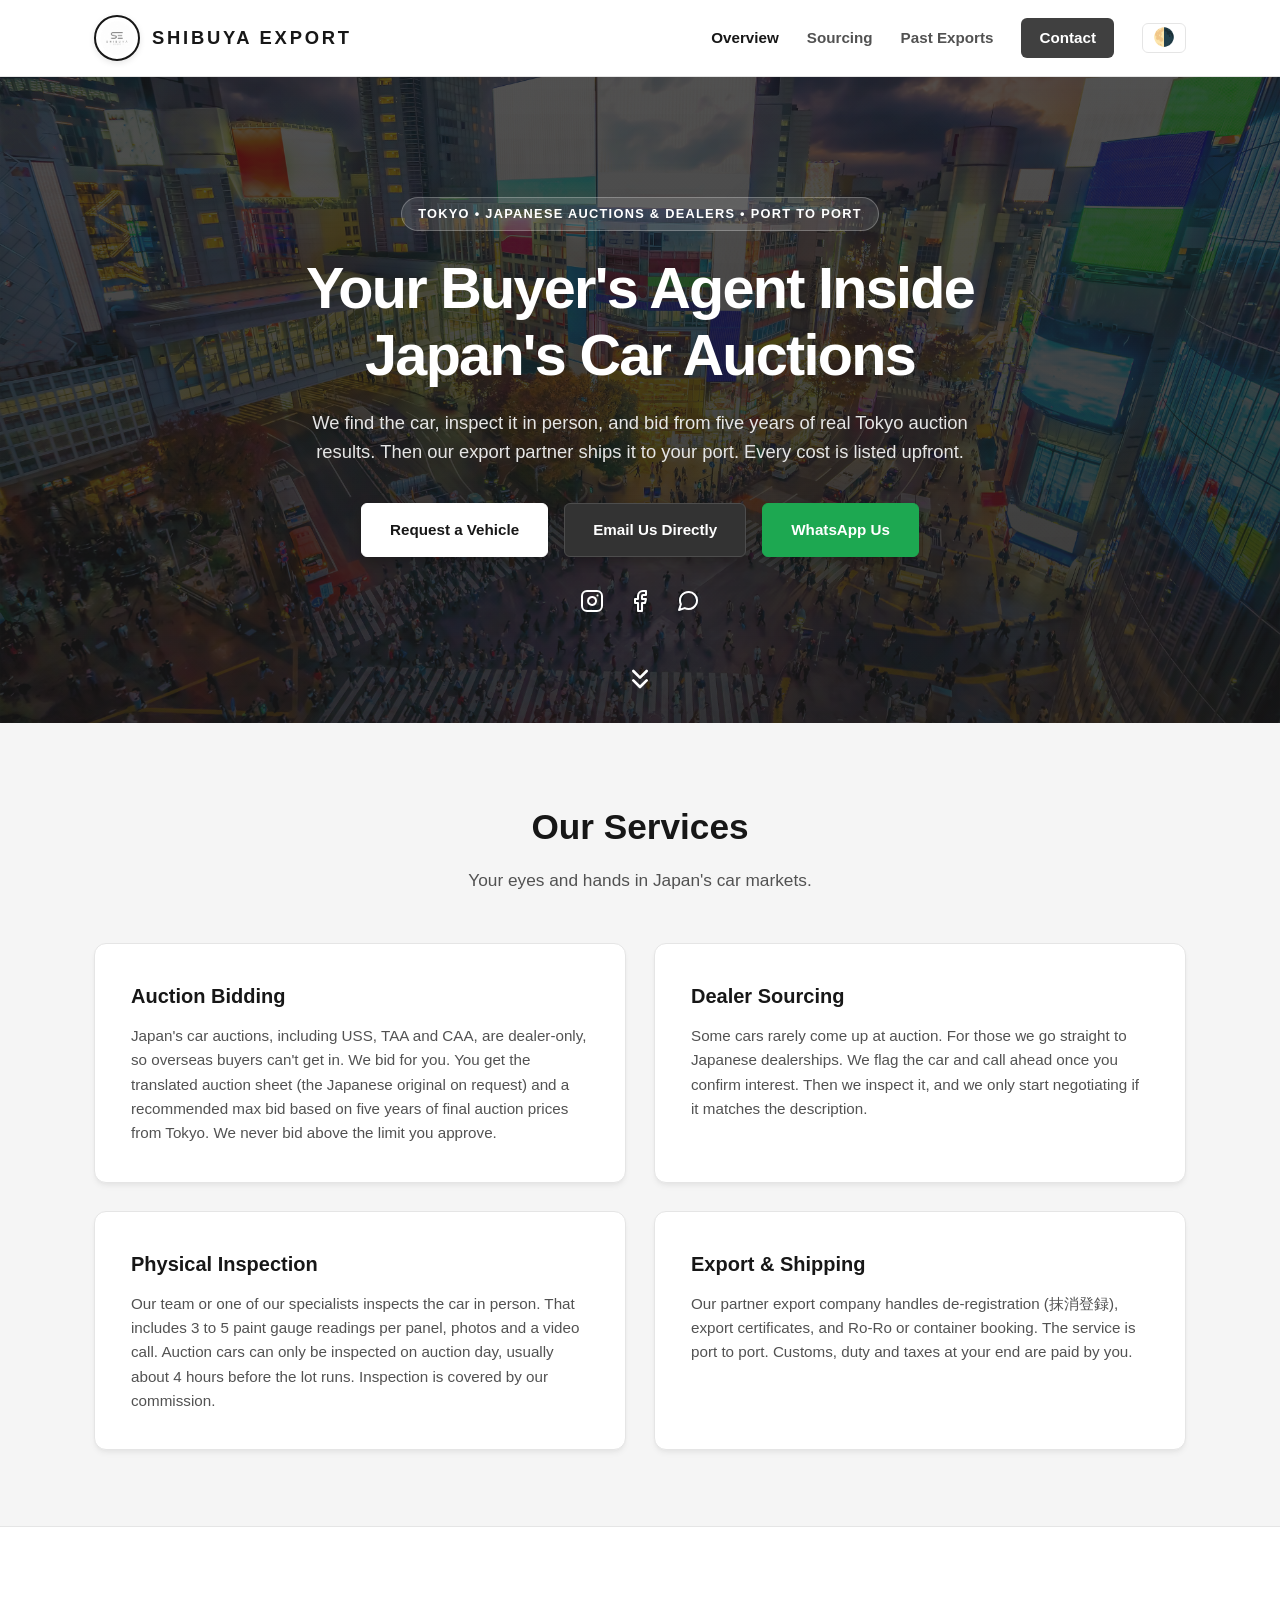
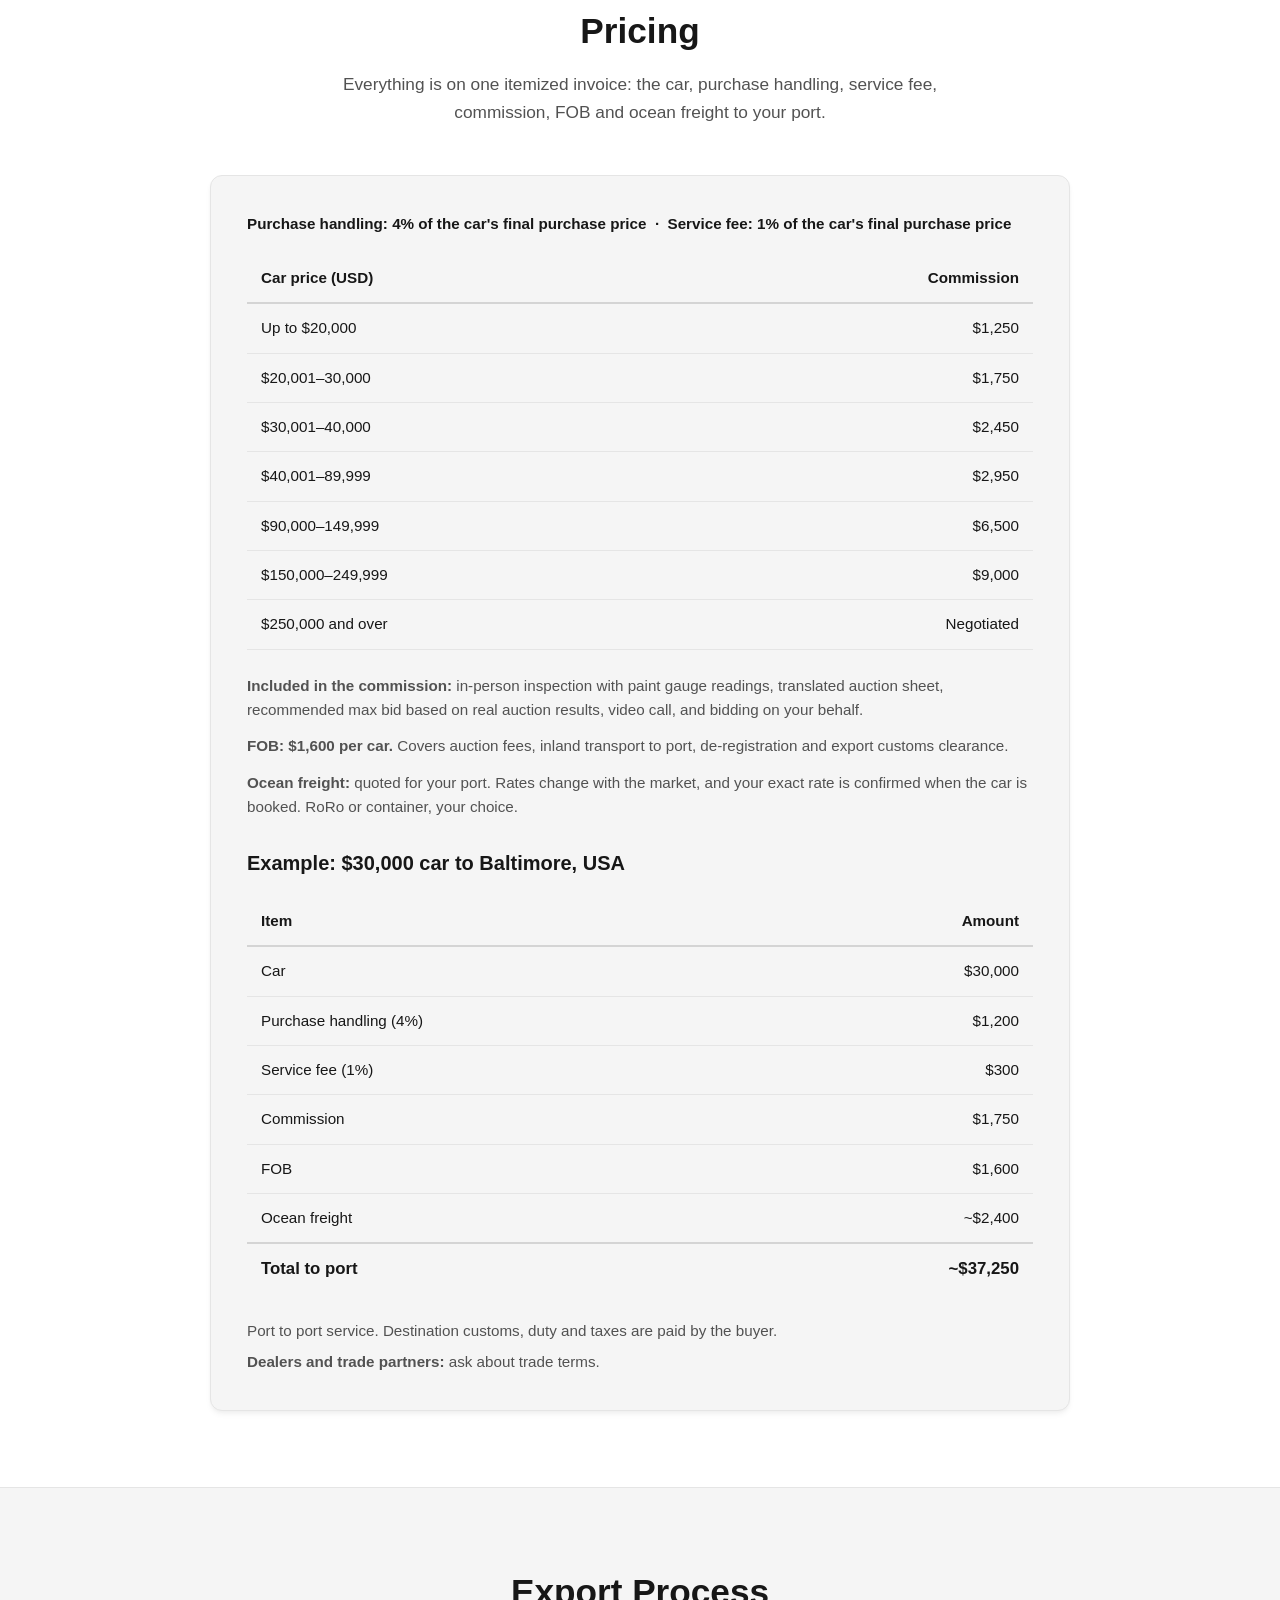
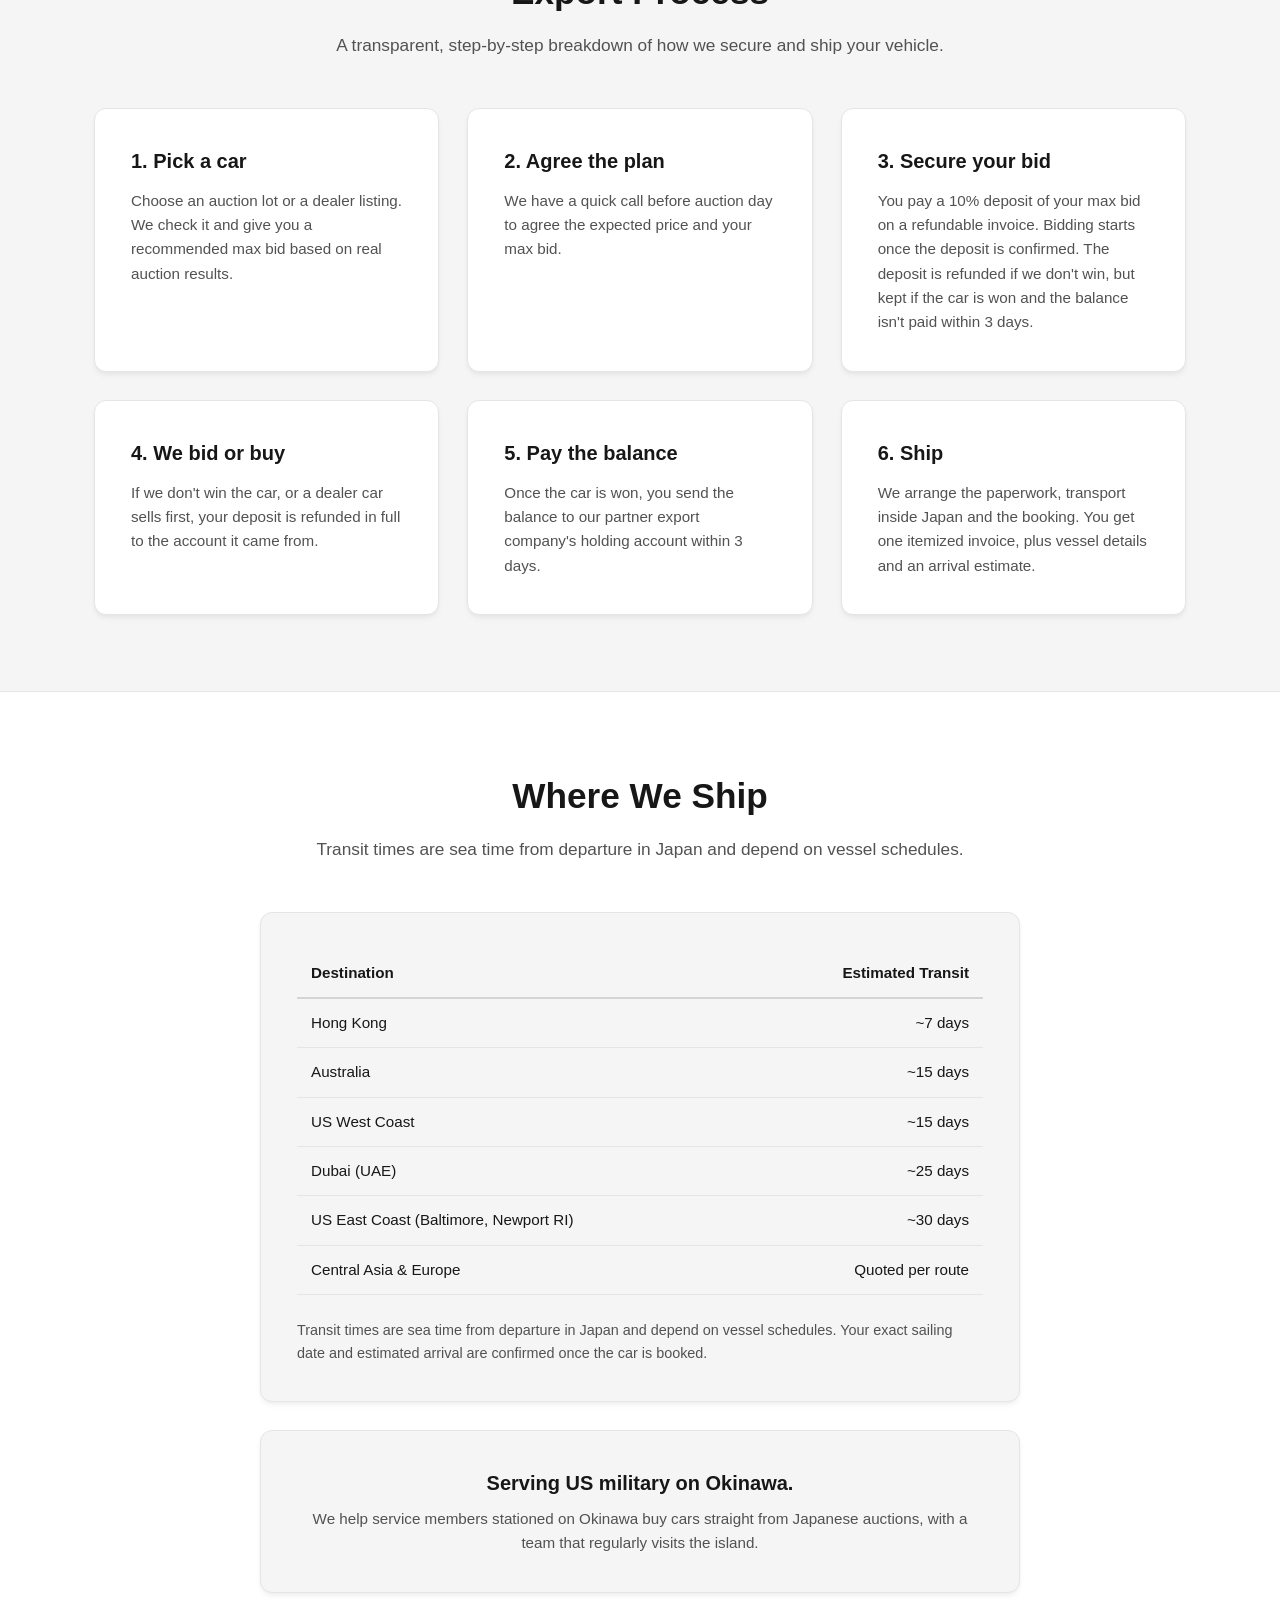
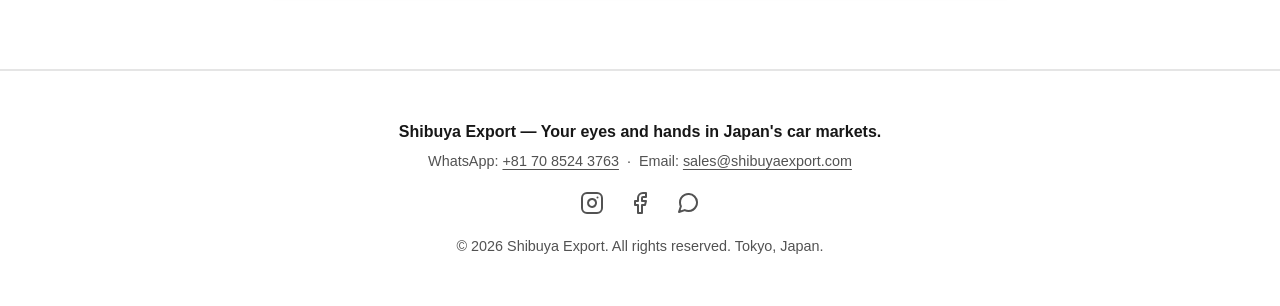
==== index.html @ 20531f6e "Update CSS again and fix past export buttons" ====
<!DOCTYPE html>
<html lang="en">
<head>
    <meta charset="UTF-8">
    <meta name="viewport" content="width=device-width, initial-scale=1.0">
    <title>Shibuya Export | Your Buyer's Agent Inside Japan's Car Auctions</title>
    <link rel="stylesheet" href="style.css">
</head>
<body>

<!-- Splash Screen -->
<div id="splash-screen">
    <img src="logo.png" alt="Shibuya Export Logo" class="splash-logo">
</div>

<header>
    <div class="container nav-wrap">
        <a href="index.html" class="brand">
            <img src="logo.png" alt="Shibuya Export Logo" class="brand-logo">
            Shibuya Export
        </a>
        <nav>
            <ul>
                <li><a href="index.html" class="active">Overview</a></li>
                <li><a href="sourcing.html">Sourcing</a></li>
                <li><a href="past-work.html">Past Exports</a></li>
                <li><a href="contact.html" class="btn-nav">Contact</a></li>
                <li>
                    <button id="theme-toggle" class="theme-btn" aria-label="Toggle Dark Mode">🌗</button>
                </li>
            </ul>
        </nav>
    </div>
</header>

<!-- Fix 1: Hero -->
<section class="hero">
    <div class="container">
        <span class="badge">Tokyo • Japanese Auctions &amp; Dealers • Port to Port</span>
        <h1>Your Buyer's Agent Inside<br>Japan's Car Auctions</h1>
        <p>We find the car, inspect it in person, and bid from five years of real Tokyo auction results. Then our export partner ships it to your port. Every cost is listed upfront.</p>

        <div class="hero-actions">
            <a href="sourcing.html" class="btn btn-primary">Request a Vehicle</a>
            <a href="mailto:sales@shibuyaexport.com" class="btn btn-secondary">Email Us Directly</a>
            <a href="https://wa.me/817085243763" target="_blank" rel="noopener" class="btn btn-secondary">WhatsApp Us</a>
        </div>

        <!-- Hero Social Icons -->
        <div class="social-links">
            <a href="https://www.instagram.com/shibuyaexport/" target="_blank" rel="noopener" aria-label="Instagram">
                <svg viewBox="0 0 24 24" fill="none" stroke="currentColor" stroke-width="2" stroke-linecap="round" stroke-linejoin="round">
                    <rect x="2" y="2" width="20" height="20" rx="5" ry="5"></rect>
                    <path d="M16 11.37A4 4 0 1 1 12.63 8 4 4 0 0 1 16 11.37z"></path>
                    <line x1="17.5" y1="6.5" x2="17.51" y2="6.5"></line>
                </svg>
            </a>
            <a href="https://www.facebook.com/profile.php?id=61593791369070" target="_blank" rel="noopener" aria-label="Facebook">
                <svg viewBox="0 0 24 24" fill="none" stroke="currentColor" stroke-width="2" stroke-linecap="round" stroke-linejoin="round">
                    <path d="M18 2h-3a5 5 0 0 0-5 5v3H7v4h3v8h4v-8h3l1-4h-4V7a1 1 0 0 1 1-1h3z"></path>
                </svg>
            </a>
            <a href="https://wa.me/817085243763" target="_blank" rel="noopener" aria-label="WhatsApp">
                <svg viewBox="0 0 24 24" fill="none" stroke="currentColor" stroke-width="2" stroke-linecap="round" stroke-linejoin="round">
                    <path d="M21 11.5a8.38 8.38 0 0 1-.9 3.8 8.5 8.5 0 0 1-7.6 4.7 8.38 8.38 0 0 1-3.8-.9L3 21l1.9-5.7a8.38 8.38 0 0 1-.9-3.8 8.5 8.5 0 0 1 4.7-7.6 8.38 8.38 0 0 1 3.8-.9h.5a8.48 8.48 0 0 1 8 8v.5z"></path>
                </svg>
            </a>
        </div>
    </div>

    <a href="#services" class="scroll-arrow" aria-label="Scroll to services">
        <svg viewBox="0 0 24 24" fill="none" stroke="currentColor" stroke-width="2" stroke-linecap="round" stroke-linejoin="round">
            <polyline points="7 13 12 18 17 13"></polyline>
            <polyline points="7 6 12 11 17 6"></polyline>
        </svg>
    </a>
</section>

<main id="main-content">

    <!-- Fix 2: Our Services -->
    <section id="services" class="section">
        <div class="container">
            <div class="section-head">
                <h2>Our Services</h2>
                <p>Your eyes and hands in Japan's car markets.</p>
            </div>

            <div class="grid-2">
                <div class="card">
                    <h3>Auction Bidding</h3>
                    <p>Japan's car auctions, including USS, TAA and CAA, are dealer-only, so overseas buyers can't get in. We bid for you. You get the translated auction sheet (the Japanese original on request) and a recommended max bid based on five years of final auction prices from Tokyo. We never bid above the limit you approve.</p>
                </div>
                <div class="card">
                    <h3>Dealer Sourcing</h3>
                    <p>Some cars rarely come up at auction. For those we go straight to Japanese dealerships. We flag the car and call ahead once you confirm interest. Then we inspect it, and we only start negotiating if it matches the description.</p>
                </div>
                <div class="card">
                    <h3>Physical Inspection</h3>
                    <p>Our team or one of our specialists inspects the car in person. That includes 3 to 5 paint gauge readings per panel, photos and a video call. Auction cars can only be inspected on auction day, usually about 4 hours before the lot runs. Inspection is covered by our commission.</p>
                </div>
                <div class="card">
                    <h3>Export &amp; Shipping</h3>
                    <p>Our partner export company handles de-registration (抹消登録), export certificates, and Ro-Ro or container booking. The service is port to port. Customs, duty and taxes at your end are paid by you.</p>
                </div>
            </div>
        </div>
    </section>

    <!-- Fix 4: Pricing -->
    <section id="pricing" class="section section-alt">
        <div class="container">
            <div class="section-head">
                <h2>Pricing</h2>
                <p>Everything is on one itemized invoice: the car, purchase handling, service fee, commission, FOB and ocean freight to your port.</p>
            </div>

            <div class="card" style="max-width: 860px; margin: 0 auto;">
                <p style="color: var(--text-primary); font-weight: 600; margin-bottom: 8px;">
                    Purchase handling: 4% of the car's final purchase price &nbsp;&middot;&nbsp; Service fee: 1% of the car's final purchase price
                </p>

                <table class="data-table">
                    <thead>
                        <tr>
                            <th>Car price (USD)</th>
                            <th class="right">Commission</th>
                        </tr>
                    </thead>
                    <tbody>
                        <tr><td>Up to $20,000</td><td class="right">$1,250</td></tr>
                        <tr><td>$20,001–30,000</td><td class="right">$1,750</td></tr>
                        <tr><td>$30,001–40,000</td><td class="right">$2,450</td></tr>
                        <tr><td>$40,001–89,999</td><td class="right">$2,950</td></tr>
                        <tr><td>$90,000–149,999</td><td class="right">$6,500</td></tr>
                        <tr><td>$150,000–249,999</td><td class="right">$9,000</td></tr>
                        <tr><td>$250,000 and over</td><td class="right">Negotiated</td></tr>
                    </tbody>
                </table>

                <p style="margin-bottom: 12px;"><strong>Included in the commission:</strong> in-person inspection with paint gauge readings, translated auction sheet, recommended max bid based on real auction results, video call, and bidding on your behalf.</p>
                <p style="margin-bottom: 12px;"><strong>FOB: $1,600 per car.</strong> Covers auction fees, inland transport to port, de-registration and export customs clearance.</p>
                <p style="margin-bottom: 28px;"><strong>Ocean freight:</strong> quoted for your port. Rates change with the market, and your exact rate is confirmed when the car is booked. RoRo or container, your choice.</p>

                <h3 style="margin-bottom: 8px;">Example: $30,000 car to Baltimore, USA</h3>
                <table class="data-table">
                    <thead>
                        <tr>
                            <th>Item</th>
                            <th class="right">Amount</th>
                        </tr>
                    </thead>
                    <tbody>
                        <tr><td>Car</td><td class="right">$30,000</td></tr>
                        <tr><td>Purchase handling (4%)</td><td class="right">$1,200</td></tr>
                        <tr><td>Service fee (1%)</td><td class="right">$300</td></tr>
                        <tr><td>Commission</td><td class="right">$1,750</td></tr>
                        <tr><td>FOB</td><td class="right">$1,600</td></tr>
                        <tr><td>Ocean freight</td><td class="right">~$2,400</td></tr>
                        <tr class="total-row"><td>Total to port</td><td class="right">~$37,250</td></tr>
                    </tbody>
                </table>

                <p style="margin-bottom: 6px;">Port to port service. Destination customs, duty and taxes are paid by the buyer.</p>
                <p><strong>Dealers and trade partners:</strong> ask about trade terms.</p>
            </div>
        </div>
    </section>

    <!-- Fix 3: Export Process -->
    <section id="process" class="section">
        <div class="container">
            <div class="section-head">
                <h2>Export Process</h2>
                <p>A transparent, step-by-step breakdown of how we secure and ship your vehicle.</p>
            </div>

            <div class="grid-3">
                <div class="card">
                    <h3>1. Pick a car</h3>
                    <p>Choose an auction lot or a dealer listing. We check it and give you a recommended max bid based on real auction results.</p>
                </div>
                <div class="card">
                    <h3>2. Agree the plan</h3>
                    <p>We have a quick call before auction day to agree the expected price and your max bid.</p>
                </div>
                <div class="card">
                    <h3>3. Secure your bid</h3>
                    <p>You pay a 10% deposit of your max bid on a refundable invoice. Bidding starts once the deposit is confirmed. The deposit is refunded if we don't win, but kept if the car is won and the balance isn't paid within 3 days.</p>
                </div>
                <div class="card">
                    <h3>4. We bid or buy</h3>
                    <p>If we don't win the car, or a dealer car sells first, your deposit is refunded in full to the account it came from.</p>
                </div>
                <div class="card">
                    <h3>5. Pay the balance</h3>
                    <p>Once the car is won, you send the balance to our partner export company's holding account within 3 days.</p>
                </div>
                <div class="card">
                    <h3>6. Ship</h3>
                    <p>We arrange the paperwork, transport inside Japan and the booking. You get one itemized invoice, plus vessel details and an arrival estimate.</p>
                </div>
            </div>
        </div>
    </section>

    <!-- Fix 5 & Fix 6: Where We Ship & US Military Line -->
    <section id="shipping" class="section section-alt">
        <div class="container">
            <div class="section-head">
                <h2>Where We Ship</h2>
                <p>Transit times are sea time from departure in Japan and depend on vessel schedules.</p>
            </div>

            <div class="card" style="max-width: 760px; margin: 0 auto 28px;">
                <table class="data-table" style="margin-top: 0;">
                    <thead>
                        <tr>
                            <th>Destination</th>
                            <th class="right">Estimated Transit</th>
                        </tr>
                    </thead>
                    <tbody>
                        <tr><td>Hong Kong</td><td class="right">~7 days</td></tr>
                        <tr><td>Australia</td><td class="right">~15 days</td></tr>
                        <tr><td>US West Coast</td><td class="right">~15 days</td></tr>
                        <tr><td>Dubai (UAE)</td><td class="right">~25 days</td></tr>
                        <tr><td>US East Coast (Baltimore, Newport RI)</td><td class="right">~30 days</td></tr>
                        <tr><td>Central Asia &amp; Europe</td><td class="right">Quoted per route</td></tr>
                    </tbody>
                </table>
                <p style="font-size: 0.9rem;">Transit times are sea time from departure in Japan and depend on vessel schedules. Your exact sailing date and estimated arrival are confirmed once the car is booked.</p>
            </div>

            <!-- Fix 6: US Military Line -->
            <div class="card" style="max-width: 760px; margin: 0 auto; text-align: center;">
                <h3 style="margin-bottom: 8px;">Serving US military on Okinawa.</h3>
                <p>We help service members stationed on Okinawa buy cars straight from Japanese auctions, with a team that regularly visits the island.</p>
            </div>
        </div>
    </section>

</main>

<!-- Fix 12: Footer -->
<footer>
    <div class="container">
        <p class="footer-brand">Shibuya Export — Your eyes and hands in Japan's car markets.</p>
        <p class="footer-links">
            WhatsApp: <a href="https://wa.me/817085243763" target="_blank" rel="noopener">+81 70 8524 3763</a> &nbsp;&middot;&nbsp;
            Email: <a href="mailto:sales@shibuyaexport.com">sales@shibuyaexport.com</a>
        </p>

        <div class="social-links">
            <a href="https://www.instagram.com/shibuyaexport/" target="_blank" rel="noopener" aria-label="Instagram">
                <svg viewBox="0 0 24 24" fill="none" stroke="currentColor" stroke-width="2" stroke-linecap="round" stroke-linejoin="round">
                    <rect x="2" y="2" width="20" height="20" rx="5" ry="5"></rect>
                    <path d="M16 11.37A4 4 0 1 1 12.63 8 4 4 0 0 1 16 11.37z"></path>
                    <line x1="17.5" y1="6.5" x2="17.51" y2="6.5"></line>
                </svg>
            </a>
            <a href="https://www.facebook.com/profile.php?id=61593791369070" target="_blank" rel="noopener" aria-label="Facebook">
                <svg viewBox="0 0 24 24" fill="none" stroke="currentColor" stroke-width="2" stroke-linecap="round" stroke-linejoin="round">
                    <path d="M18 2h-3a5 5 0 0 0-5 5v3H7v4h3v8h4v-8h3l1-4h-4V7a1 1 0 0 1 1-1h3z"></path>
                </svg>
            </a>
            <a href="https://wa.me/817085243763" target="_blank" rel="noopener" aria-label="WhatsApp">
                <svg viewBox="0 0 24 24" fill="none" stroke="currentColor" stroke-width="2" stroke-linecap="round" stroke-linejoin="round">
                    <path d="M21 11.5a8.38 8.38 0 0 1-.9 3.8 8.5 8.5 0 0 1-7.6 4.7 8.38 8.38 0 0 1-3.8-.9L3 21l1.9-5.7a8.38 8.38 0 0 1-.9-3.8 8.5 8.5 0 0 1 4.7-7.6 8.38 8.38 0 0 1 3.8-.9h.5a8.48 8.48 0 0 1 8 8v.5z"></path>
                </svg>
            </a>
        </div>

        <p>&copy; 2026 Shibuya Export. All rights reserved. Tokyo, Japan.</p>
    </div>
</footer>

<script>
    window.addEventListener('load', () => {
        const splash = document.getElementById('splash-screen');
        if (!sessionStorage.getItem('splashSeen')) {
            setTimeout(() => {
                splash.classList.add('splash-fade');
                sessionStorage.setItem('splashSeen', 'true');
                setTimeout(() => { splash.remove(); }, 800);
            }, 1500);
        } else {
            splash.style.display = 'none';
        }
    });

    const toggleBtn = document.getElementById('theme-toggle');
    const body = document.body;
    if (localStorage.getItem('theme') === 'dark') {
        body.classList.add('dark-mode');
    }
    toggleBtn.addEventListener('click', () => {
        body.classList.toggle('dark-mode');
        localStorage.setItem('theme', body.classList.contains('dark-mode') ? 'dark' : 'light');
    });
</script>

</body>
</html>
---- style.css ----
:root {
    --bg-main: #f5f5f5;         /* Light neutral grey background */
    --bg-card: #ffffff;         /* Pure white cards */
    --border-color: #e5e5e5;    /* Neutral grey borders */
    --border-hover: #d4d4d4;
    --text-primary: #171717;    /* Near-black primary text */
    --text-secondary: #525252;  /* Medium neutral grey text */
    --btn-primary: #404040;     /* Neutral dark grey button */
    --btn-primary-hover: #171717;

    --bg-input: #f5f5f5;
    --bg-input-focus: #ffffff;
    --btn-tab: #ffffff;
    --btn-tab-hover: #f5f5f5;

    --font-sans: 'Inter', -apple-system, BlinkMacSystemFont, "Segoe UI", Roboto, sans-serif;
    --max-w: 1140px;
}

* {
    margin: 0;
    padding: 0;
    box-sizing: border-box;
}

html {
    scroll-behavior: smooth;
}

body {
    font-family: var(--font-sans);
    background-color: var(--bg-main);
    color: var(--text-primary);
    line-height: 1.6;
    -webkit-font-smoothing: antialiased;
}

a {
    color: inherit;
    text-decoration: none;
    transition: opacity 0.2s, color 0.2s;
}

a:hover {
    opacity: 0.85;
}

.container {
    max-width: var(--max-w);
    margin: 0 auto;
    padding: 0 24px;
}

/* =========================================
   Splash Screen Overlay
   ========================================= */
#splash-screen {
    position: fixed;
    top: 0;
    left: 0;
    width: 100%;
    height: 100vh;
    background-color: var(--bg-main);
    display: flex;
    justify-content: center;
    align-items: center;
    z-index: 9999;
    transition: opacity 0.8s ease-in-out, visibility 0.8s ease-in-out;
}

.splash-logo {
    width: 360px;
    height: 360px;
    max-width: 80vw;
    max-height: 80vw;
    object-fit: contain;
    border-radius: 50%;
    background-color: #ffffff;
    border: 6px solid var(--text-primary);
    padding: 24px;
    box-shadow: 0 8px 24px rgba(0, 0, 0, 0.2);
    animation: logoPulse 1.5s ease-in-out infinite alternate;
}

.splash-fade {
    opacity: 0;
    visibility: hidden;
}

@keyframes logoPulse {
    from { transform: scale(0.95); }
    to { transform: scale(1.05); }
}

/* =========================================
   Header & Navigation
   ========================================= */
header {
    position: sticky;
    top: 0;
    z-index: 100;
    background: rgba(255, 255, 255, 0.95);
    backdrop-filter: blur(12px);
    border-bottom: 1px solid var(--border-color);
}

.nav-wrap {
    display: flex;
    justify-content: space-between;
    align-items: center;
    height: 76px;
}

.brand {
    display: flex;
    align-items: center;
    gap: 12px;
    font-weight: 800;
    font-size: 1.15rem;
    letter-spacing: 0.15em;
    text-transform: uppercase;
    color: var(--text-primary);
}

.brand-logo {
    height: 46px;
    width: 46px;
    object-fit: contain;
    border-radius: 50%;
    background-color: #ffffff;
    border: 2px solid var(--text-primary);
    padding: 4px;
    box-shadow: 0 2px 6px rgba(0, 0, 0, 0.1);
}

nav ul {
    display: flex;
    list-style: none;
    gap: 28px;
    align-items: center;
}

nav a {
    font-size: 0.95rem;
    color: var(--text-secondary);
    font-weight: 600;
}

nav a.active, nav a:hover {
    color: var(--text-primary);
}

.btn-nav {
    display: inline-block !important;
    padding: 8px 18px !important;
    background-color: var(--btn-primary) !important;
    color: #ffffff !important;
    border-radius: 6px !important;
    font-weight: 600;
}

.btn-nav:hover,
.btn-nav.active {
    background-color: var(--btn-primary-hover) !important;
    color: #ffffff !important;
}

.theme-btn {
    background: transparent;
    border: 1px solid var(--border-color);
    border-radius: 6px;
    font-size: 1.1rem;
    cursor: pointer;
    padding: 5px 10px;
    line-height: 1;
    color: var(--text-primary);
}

/* =========================================
   Hero Section
   ========================================= */
.hero {
    position: relative;
    padding: 120px 0 110px;
    text-align: center;
    background: linear-gradient(rgba(23, 23, 23, 0.75), rgba(23, 23, 23, 0.85)), url('shibuya.jpeg') center/cover no-repeat;
    color: #ffffff;
}

.hero .badge {
    display: inline-block;
    padding: 6px 16px;
    background: rgba(255, 255, 255, 0.12);
    border: 1px solid rgba(255, 255, 255, 0.25);
    border-radius: 999px;
    font-size: 0.8rem;
    font-weight: 600;
    letter-spacing: 0.1em;
    text-transform: uppercase;
    color: #ffffff;
    margin-bottom: 24px;
}

.hero h1 {
    font-size: clamp(2.2rem, 5vw, 3.6rem);
    font-weight: 800;
    letter-spacing: -0.03em;
    line-height: 1.15;
    margin-bottom: 20px;
    color: #ffffff;
}

.hero p {
    font-size: 1.15rem;
    color: #e5e5e5;
    max-width: 680px;
    margin: 0 auto 36px;
}

.hero-actions {
    display: flex;
    justify-content: center;
    flex-wrap: wrap;
    gap: 16px;
}

/* Bouncing Arrow */
.scroll-arrow {
    position: absolute;
    bottom: 28px;
    left: 50%;
    transform: translateX(-50%);
    color: #ffffff;
    animation: bounce 2s infinite;
    cursor: pointer;
    display: flex;
    justify-content: center;
    align-items: center;
    transition: opacity 0.2s;
}

.scroll-arrow:hover {
    opacity: 0.7;
}

.scroll-arrow svg {
    width: 32px;
    height: 32px;
}

@keyframes bounce {
    0%, 20%, 50%, 80%, 100% { transform: translate(-50%, 0); }
    40% { transform: translate(-50%, -10px); }
    60% { transform: translate(-50%, -5px); }
}

/* =========================================
   Buttons
   ========================================= */
.btn {
    padding: 14px 28px;
    border-radius: 6px;
    font-weight: 600;
    font-size: 0.95rem;
    display: inline-block;
    cursor: pointer;
    border: 1px solid transparent;
    transition: all 0.2s;
    text-align: center;
}

.btn-primary {
    background-color: var(--btn-primary);
    color: #ffffff !important;
}

.btn-primary:hover {
    background-color: var(--btn-primary-hover);
    transform: translateY(-1px);
}

.btn-secondary {
    border: 1px solid var(--border-color);
    color: var(--text-primary);
    background-color: var(--bg-input);
}

.btn-secondary:hover {
    border-color: var(--text-secondary);
    background-color: var(--border-color);
}

/* --- 3 Distinct Solid Hero Buttons --- */
/* 1. Request a Vehicle: Crisp White */
.hero .btn-primary {
    background-color: #ffffff;
    color: #171717 !important;
    border-color: #ffffff;
    box-shadow: 0 4px 12px rgba(0, 0, 0, 0.25);
}

.hero .btn-primary:hover {
    background-color: #e5e5e5;
    border-color: #e5e5e5;
    color: #171717 !important;
    opacity: 1;
}

/* 2. Email Us Directly: Solid Matte Charcoal */
.hero a[href^="mailto:"].btn-secondary {
    background-color: #333333;
    color: #ffffff !important;
    border-color: #4d4d4d;
    box-shadow: 0 4px 12px rgba(0, 0, 0, 0.25);
}

.hero a[href^="mailto:"].btn-secondary:hover {
    background-color: #444444;
    border-color: #666666;
    transform: translateY(-1px);
    opacity: 1;
}

/* 3. WhatsApp Us: Solid Refined Emerald Green */
.hero a[href*="wa.me"].btn-secondary {
    background-color: #1da851;
    color: #ffffff !important;
    border-color: #1da851;
    box-shadow: 0 4px 12px rgba(0, 0, 0, 0.25);
}

.hero a[href*="wa.me"].btn-secondary:hover {
    background-color: #168a41;
    border-color: #168a41;
    transform: translateY(-1px);
    opacity: 1;
}

/* =========================================
   Sections, Grids & Cards
   ========================================= */
.section {
    padding: 76px 0;
    background-color: var(--bg-main);
}

.section-alt {
    background-color: var(--bg-card);
    border-top: 1px solid var(--border-color);
    border-bottom: 1px solid var(--border-color);
}

.section-head {
    text-align: center;
    margin-bottom: 48px;
}

.section-head h2 {
    font-size: 2.2rem;
    font-weight: 800;
    margin-bottom: 12px;
    color: var(--text-primary);
}

.section-head p {
    color: var(--text-secondary);
    font-size: 1.08rem;
    max-width: 680px;
    margin: 0 auto;
}

.grid-2 {
    display: grid;
    grid-template-columns: repeat(2, 1fr);
    gap: 28px;
}

.grid-3 {
    display: grid;
    grid-template-columns: repeat(3, 1fr);
    gap: 28px;
}

.card {
    background-color: var(--bg-card);
    border: 1px solid var(--border-color);
    border-radius: 12px;
    padding: 36px;
    box-shadow: 0 4px 6px -1px rgba(0, 0, 0, 0.05), 0 2px 4px -1px rgba(0, 0, 0, 0.03);
    color: var(--text-primary);
}

.section-alt .card {
    background-color: var(--bg-main);
}

.card h3 {
    font-size: 1.25rem;
    margin-bottom: 12px;
    color: var(--text-primary);
}

.card p {
    color: var(--text-secondary);
    font-size: 0.95rem;
}

/* =========================================
   Tables (Pricing & Shipping)
   ========================================= */
.data-table {
    width: 100%;
    border-collapse: collapse;
    margin: 18px 0 24px;
    font-size: 0.95rem;
}

.data-table th,
.data-table td {
    padding: 12px 14px;
    text-align: left;
    border-bottom: 1px solid var(--border-color);
    color: var(--text-primary);
}

.data-table th {
    font-weight: 700;
    border-bottom: 2px solid var(--border-hover);
    color: var(--text-primary);
}

.data-table td.right,
.data-table th.right {
    text-align: right;
}

.data-table tr.total-row td {
    font-weight: 800;
    font-size: 1.05rem;
    border-top: 2px solid var(--border-hover);
    border-bottom: none;
}

/* =========================================
   Dealer & Past Export Cards
   ========================================= */
.work-card {
    background-color: var(--bg-card);
    border: 1px solid var(--border-color);
    border-radius: 12px;
    overflow: hidden;
    box-shadow: 0 4px 6px -1px rgba(0, 0, 0, 0.05);
    display: flex;
    flex-direction: column;
}

.work-img {
    width: 100%;
    height: 220px;
    object-fit: cover;
    background-color: var(--bg-input);
    border-bottom: 1px solid var(--border-color);
    display: flex;
    align-items: center;
    justify-content: center;
    color: var(--text-secondary);
    font-size: 0.9rem;
    font-weight: 500;
}

.work-content {
    padding: 24px;
    display: flex;
    flex-direction: column;
    flex-grow: 1;
}

.work-tag {
    font-size: 0.75rem;
    text-transform: uppercase;
    color: var(--text-secondary);
    font-weight: 700;
    letter-spacing: 0.08em;
}

.work-content h3 {
    margin: 8px 0;
    font-size: 1.15rem;
    color: var(--text-primary);
}

.work-price {
    font-weight: 700;
    color: var(--text-primary);
    margin-bottom: 8px;
    font-size: 1.05rem;
}

.work-desc {
    color: var(--text-secondary);
    font-size: 0.92rem;
    margin-bottom: 20px;
    flex-grow: 1;
}

.work-actions {
    display: flex;
    flex-direction: column;
    gap: 8px;
}

/* =========================================
   Sourcing Tabs
   ========================================= */
.tab-nav {
    display: flex;
    justify-content: center;
    gap: 16px;
    margin-bottom: 40px;
}

.tab-btn {
    padding: 12px 28px;
    border: 1px solid var(--border-color);
    background-color: var(--btn-tab);
    color: var(--text-secondary);
    border-radius: 8px;
    font-weight: 600;
    font-size: 1rem;
    cursor: pointer;
    transition: all 0.2s;
}

.tab-btn:hover {
    background-color: var(--btn-tab-hover);
    color: var(--text-primary);
}

.tab-btn.active {
    background-color: var(--btn-primary);
    color: #ffffff;
    border-color: var(--btn-primary);
}

.tab-content {
    display: none;
    animation: fadeIn 0.25s ease-in-out;
}

.tab-content.active {
    display: block;
}

@keyframes fadeIn {
    from { opacity: 0; transform: translateY(4px); }
    to { opacity: 1; transform: translateY(0); }
}

/* =========================================
   Forms & Inputs
   ========================================= */
.contact-grid {
    display: grid;
    grid-template-columns: 1.2fr 0.8fr;
    gap: 40px;
    align-items: start;
}

.form-grid {
    display: grid;
    grid-template-columns: 1fr 1fr;
    gap: 16px;
}

.form-group {
    display: flex;
    flex-direction: column;
    gap: 6px;
    margin-bottom: 16px;
}

.form-group.full {
    grid-column: span 2;
}

.form-group label {
    font-size: 0.85rem;
    color: var(--text-secondary);
    font-weight: 600;
}

.field-disclaimer {
    color: var(--text-secondary);
    font-size: 0.78rem;
    line-height: 1.4;
    margin-top: 4px;
}

input, select, textarea {
    width: 100%;
    padding: 13px 15px;
    background-color: var(--bg-input);
    border: 1px solid var(--border-color);
    border-radius: 8px;
    color: var(--text-primary);
    font-family: inherit;
    font-size: 0.95rem;
    transition: border-color 0.2s, background-color 0.2s;
}

input:focus, select:focus, textarea:focus {
    outline: none;
    border-color: var(--text-secondary);
    background-color: var(--bg-input-focus);
}

.info-list {
    display: flex;
    flex-direction: column;
    gap: 18px;
}

.info-label {
    font-size: 0.8rem;
    font-weight: 700;
    color: var(--text-secondary);
    text-transform: uppercase;
    letter-spacing: 0.05em;
    margin-bottom: 2px;
}

.info-val {
    font-size: 1.02rem;
    color: var(--text-primary);
    font-weight: 500;
}

/* =========================================
   Social Icons & Footer
   ========================================= */
.social-links {
    display: flex;
    justify-content: center;
    gap: 24px;
    margin-top: 32px;
}

.social-links a {
    color: #ffffff;
    transition: opacity 0.2s, transform 0.2s;
    display: flex;
    align-items: center;
    justify-content: center;
}

.social-links a:hover {
    opacity: 0.75;
    transform: translateY(-2px);
}

.social-links svg {
    width: 24px;
    height: 24px;
}

footer {
    border-top: 1px solid var(--border-color);
    padding: 48px 0;
    font-size: 0.9rem;
    color: var(--text-secondary);
    text-align: center;
    background-color: var(--bg-card);
}

footer .footer-brand {
    color: var(--text-primary);
    font-weight: 700;
    font-size: 1rem;
    margin-bottom: 6px;
}

footer .footer-links {
    margin-bottom: 18px;
}

footer .footer-links a {
    text-decoration: underline;
    text-underline-offset: 3px;
}

footer .social-links {
    margin-top: 16px;
    margin-bottom: 20px;
}

footer .social-links a {
    color: var(--text-secondary);
}

footer .social-links a:hover {
    color: var(--text-primary);
}

/* =========================================
   Dark Mode Override (True Grey/Black)
   ========================================= */
body.dark-mode {
    --bg-main: #121212;
    --bg-card: #1e1e1e;
    --border-color: #333333;
    --border-hover: #444444;
    --text-primary: #e8eaed;
    --text-secondary: #9aa0a6;
    --btn-primary: #333333;
    --btn-primary-hover: #4d4d4d;

    --bg-input: #262626;
    --bg-input-focus: #121212;
    --btn-tab: #1e1e1e;
    --btn-tab-hover: #2b2b2b;
}

body.dark-mode header {
    background: rgba(18, 18, 18, 0.95);
}

body.dark-mode .brand-logo,
body.dark-mode .splash-logo {
    background-color: #ffffff;
    border-color: var(--border-color);
    filter: none;
}

/* =========================================
   Mobile Responsiveness
   ========================================= */
@media (max-width: 768px) {
    .nav-wrap {
        flex-direction: column;
        height: auto;
        padding: 12px 16px;
        gap: 10px;
    }

    .brand {
        font-size: 1.05rem;
    }

    .brand-logo {
        height: 40px;
        width: 40px;
    }

    nav {
        width: 100%;
        padding-top: 8px;
        border-top: 1px solid var(--border-color);
    }

    nav ul {
        width: 100%;
        flex-wrap: wrap;
        justify-content: center;
        gap: 12px;
    }

    nav a {
        font-size: 0.9rem;
        padding: 6px 10px;
    }

    .hero {
        padding: 48px 0 96px;
    }

    .hero h1 {
        font-size: 2rem;
        margin-bottom: 12px;
    }

    .hero p {
        font-size: 1rem;
        margin-bottom: 24px;
    }

    .hero-actions {
        flex-direction: column;
        width: 100%;
        padding: 0 16px;
        gap: 12px;
    }

    .btn {
        width: 100%;
    }

    .hero .social-links {
        margin-top: 24px;
        margin-bottom: 10px;
    }

    .scroll-arrow {
        bottom: 18px;
    }

    .grid-2,
    .grid-3,
    .contact-grid,
    .form-grid {
        grid-template-columns: 1fr;
        gap: 20px;
    }

    .form-group.full {
        grid-column: span 1;
    }

    .section {
        padding: 48px 0;
    }

    .card {
        padding: 24px;
    }

    .tab-nav {
        flex-direction: column;
        padding: 0 16px;
    }

    .tab-btn {
        width: 100%;
    }
}
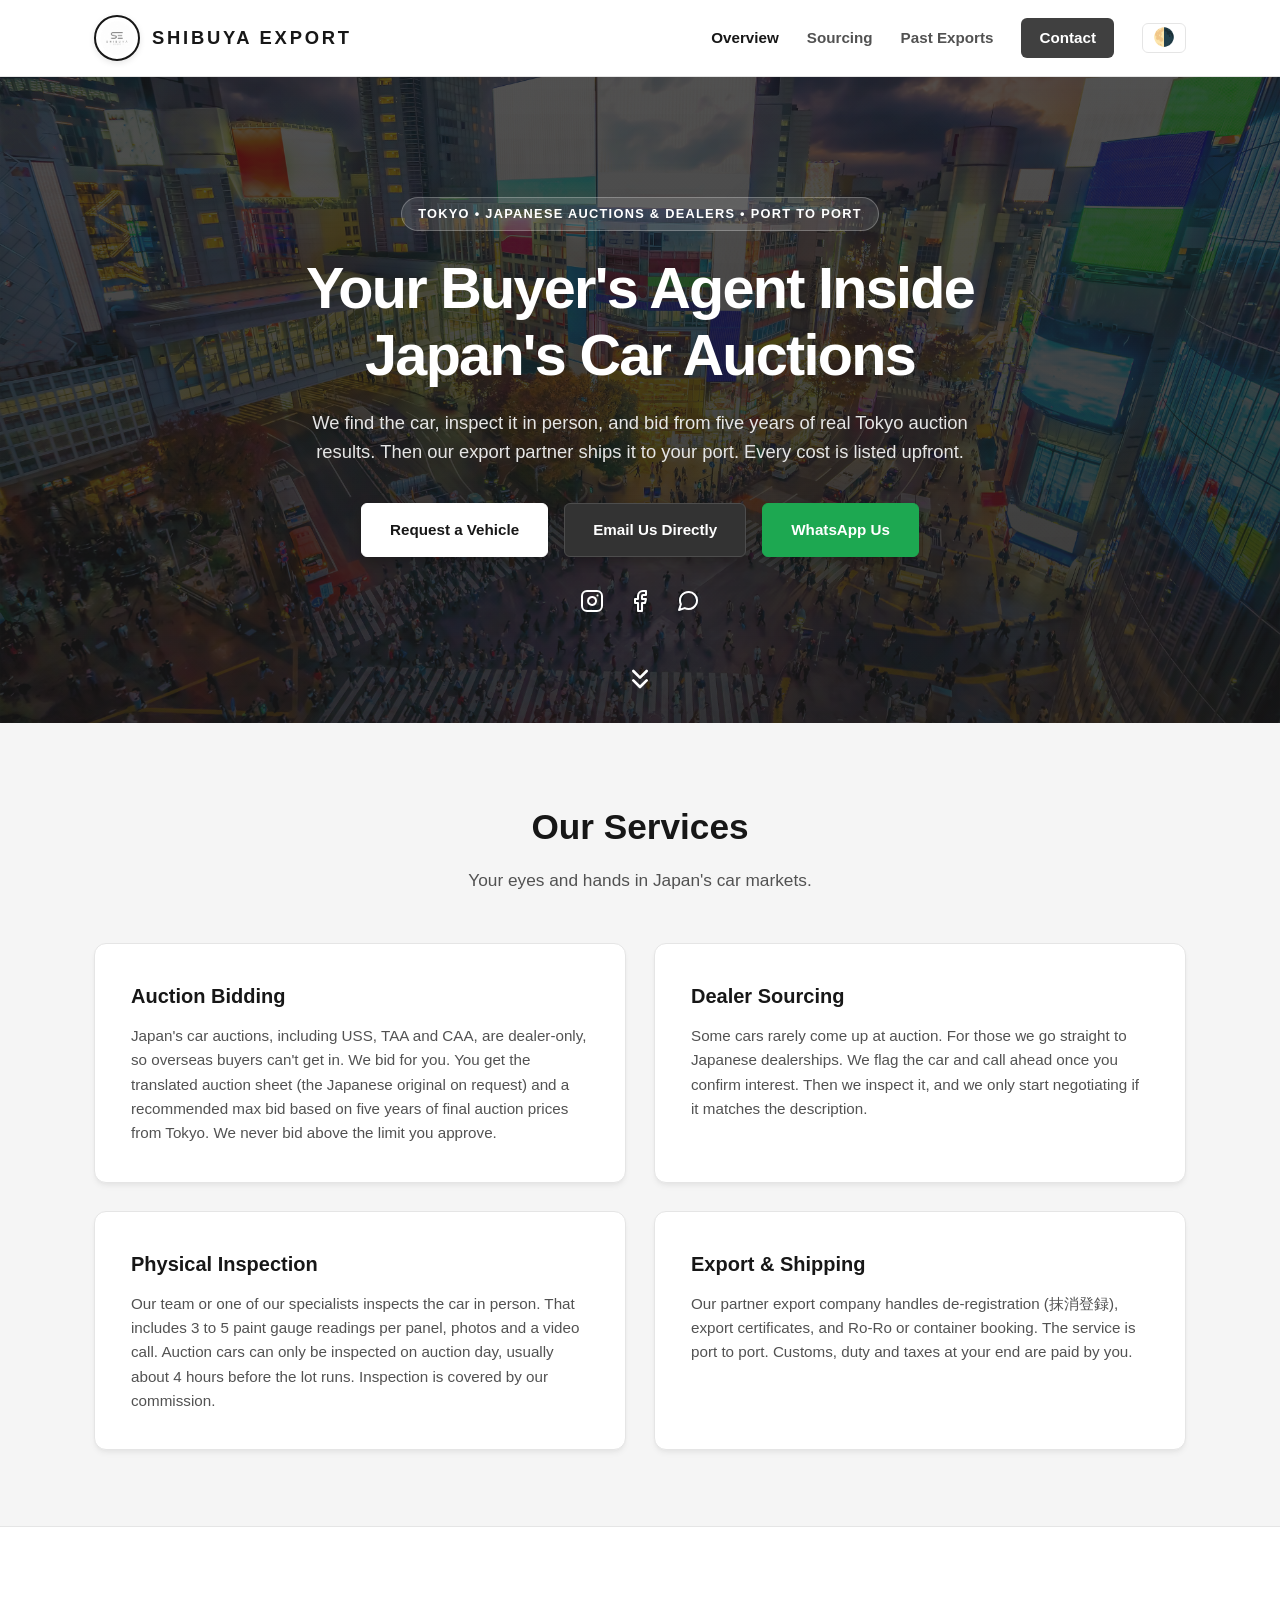
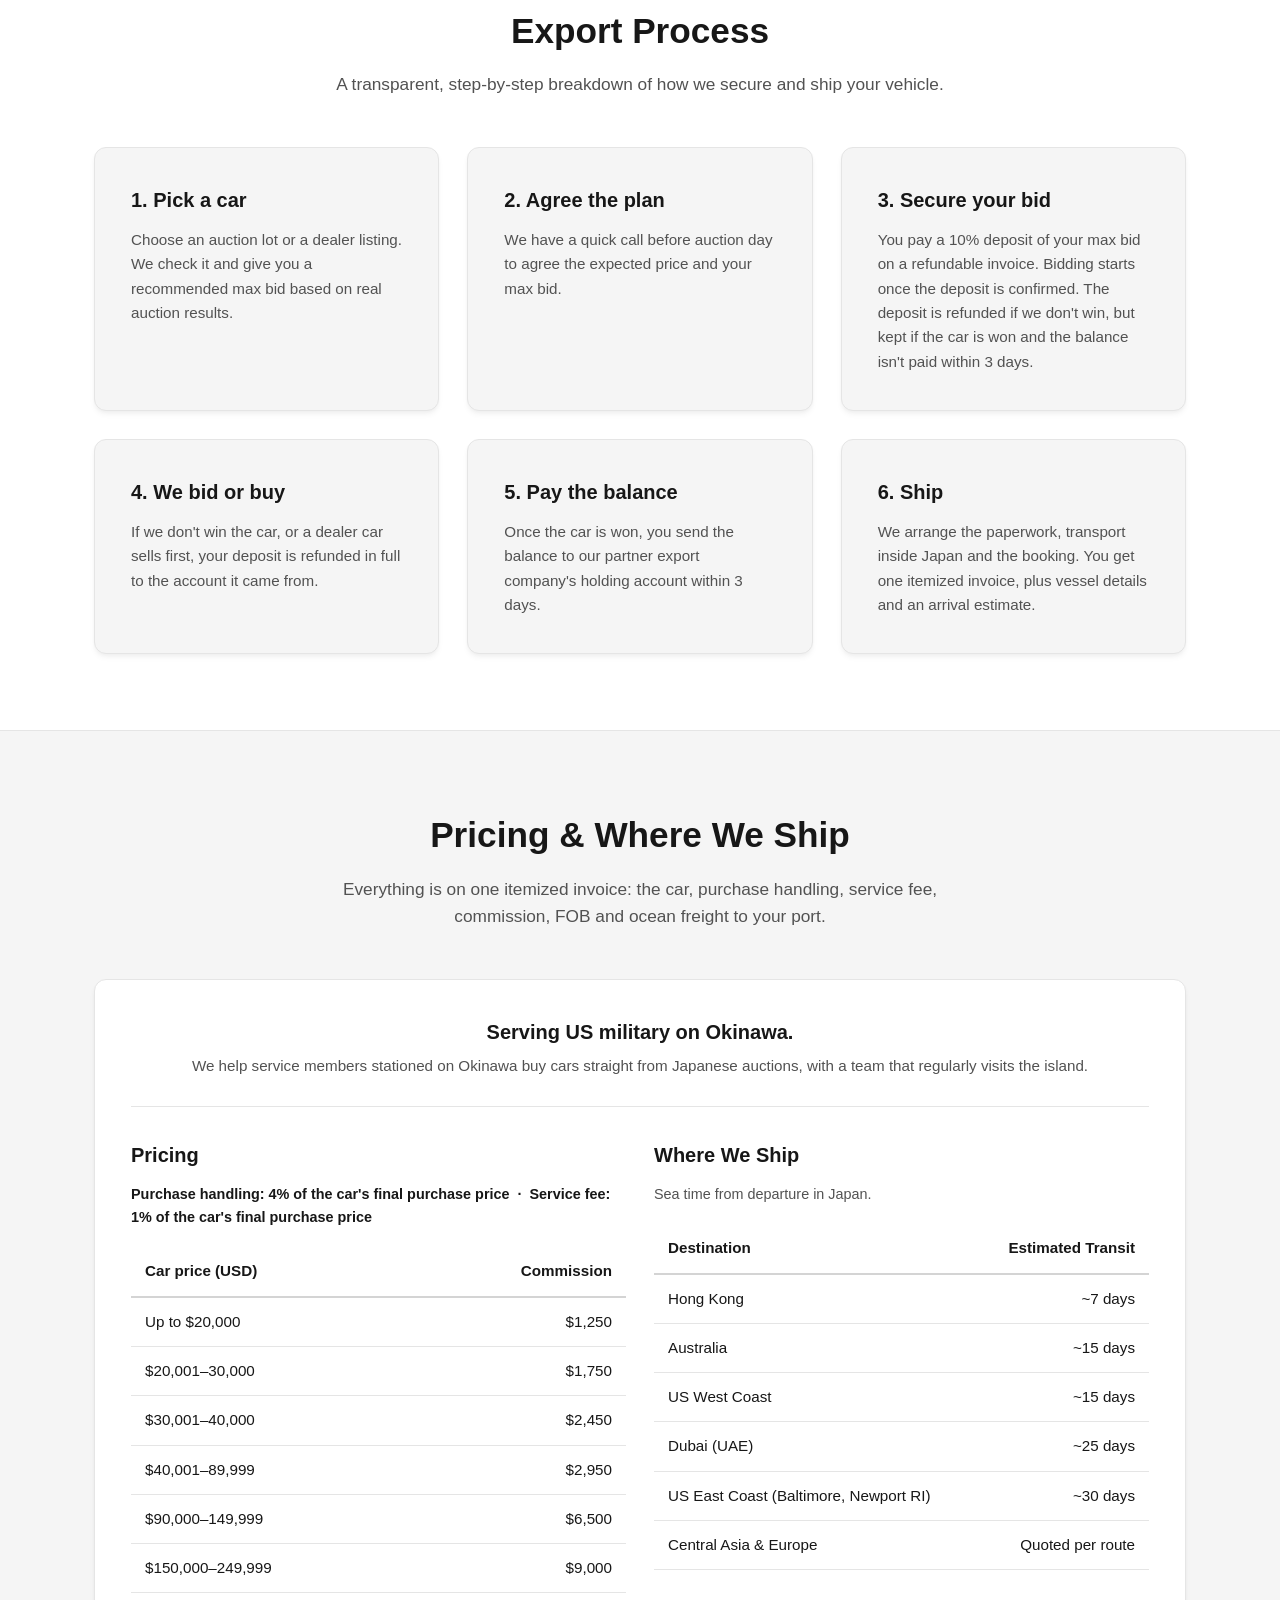
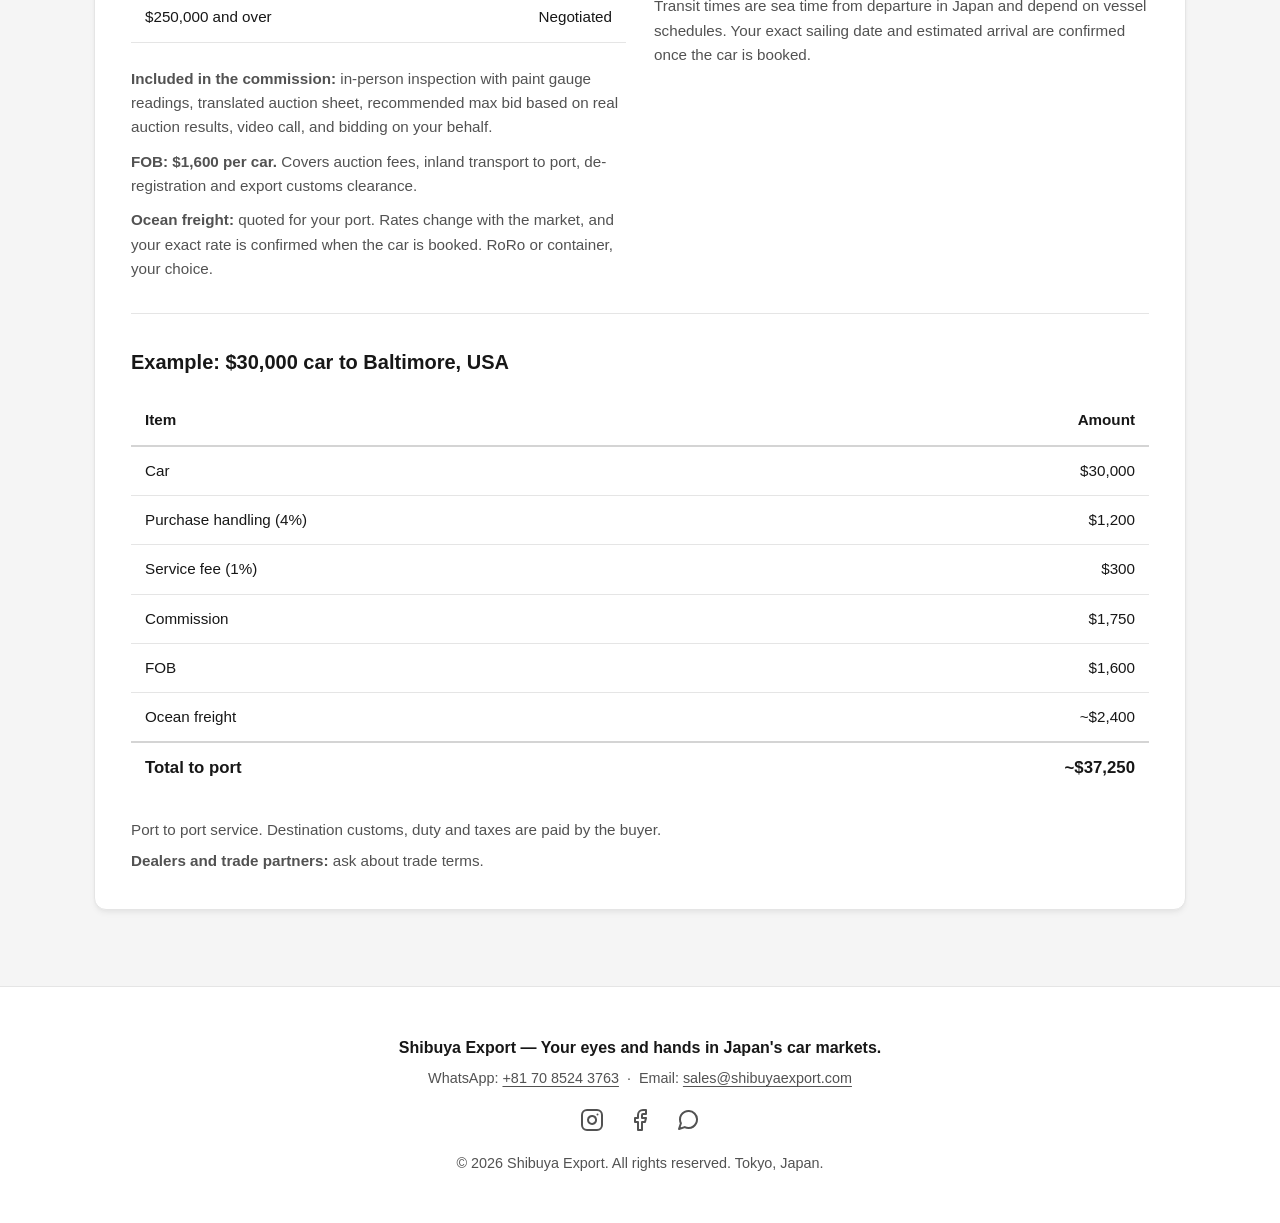
==== commit c7f713f0: "Change index" ====
--- a/index.html
+++ b/index.html
@@ -107,68 +107,8 @@
         </div>
     </section>
 
-    <!-- Fix 4: Pricing -->
-    <section id="pricing" class="section section-alt">
-        <div class="container">
-            <div class="section-head">
-                <h2>Pricing</h2>
-                <p>Everything is on one itemized invoice: the car, purchase handling, service fee, commission, FOB and ocean freight to your port.</p>
-            </div>
-
-            <div class="card" style="max-width: 860px; margin: 0 auto;">
-                <p style="color: var(--text-primary); font-weight: 600; margin-bottom: 8px;">
-                    Purchase handling: 4% of the car's final purchase price &nbsp;&middot;&nbsp; Service fee: 1% of the car's final purchase price
-                </p>
-
-                <table class="data-table">
-                    <thead>
-                        <tr>
-                            <th>Car price (USD)</th>
-                            <th class="right">Commission</th>
-                        </tr>
-                    </thead>
-                    <tbody>
-                        <tr><td>Up to $20,000</td><td class="right">$1,250</td></tr>
-                        <tr><td>$20,001–30,000</td><td class="right">$1,750</td></tr>
-                        <tr><td>$30,001–40,000</td><td class="right">$2,450</td></tr>
-                        <tr><td>$40,001–89,999</td><td class="right">$2,950</td></tr>
-                        <tr><td>$90,000–149,999</td><td class="right">$6,500</td></tr>
-                        <tr><td>$150,000–249,999</td><td class="right">$9,000</td></tr>
-                        <tr><td>$250,000 and over</td><td class="right">Negotiated</td></tr>
-                    </tbody>
-                </table>
-
-                <p style="margin-bottom: 12px;"><strong>Included in the commission:</strong> in-person inspection with paint gauge readings, translated auction sheet, recommended max bid based on real auction results, video call, and bidding on your behalf.</p>
-                <p style="margin-bottom: 12px;"><strong>FOB: $1,600 per car.</strong> Covers auction fees, inland transport to port, de-registration and export customs clearance.</p>
-                <p style="margin-bottom: 28px;"><strong>Ocean freight:</strong> quoted for your port. Rates change with the market, and your exact rate is confirmed when the car is booked. RoRo or container, your choice.</p>
-
-                <h3 style="margin-bottom: 8px;">Example: $30,000 car to Baltimore, USA</h3>
-                <table class="data-table">
-                    <thead>
-                        <tr>
-                            <th>Item</th>
-                            <th class="right">Amount</th>
-                        </tr>
-                    </thead>
-                    <tbody>
-                        <tr><td>Car</td><td class="right">$30,000</td></tr>
-                        <tr><td>Purchase handling (4%)</td><td class="right">$1,200</td></tr>
-                        <tr><td>Service fee (1%)</td><td class="right">$300</td></tr>
-                        <tr><td>Commission</td><td class="right">$1,750</td></tr>
-                        <tr><td>FOB</td><td class="right">$1,600</td></tr>
-                        <tr><td>Ocean freight</td><td class="right">~$2,400</td></tr>
-                        <tr class="total-row"><td>Total to port</td><td class="right">~$37,250</td></tr>
-                    </tbody>
-                </table>
-
-                <p style="margin-bottom: 6px;">Port to port service. Destination customs, duty and taxes are paid by the buyer.</p>
-                <p><strong>Dealers and trade partners:</strong> ask about trade terms.</p>
-            </div>
-        </div>
-    </section>
-
     <!-- Fix 3: Export Process -->
-    <section id="process" class="section">
+    <section id="process" class="section section-alt">
         <div class="container">
             <div class="section-head">
                 <h2>Export Process</h2>
@@ -204,38 +144,107 @@
         </div>
     </section>
 
-    <!-- Fix 5 & Fix 6: Where We Ship & US Military Line -->
-    <section id="shipping" class="section section-alt">
+    <!-- Fix 4, 5 & 6: Unified Card (Okinawa Top -> Pricing | Ship Times -> Example Bottom) -->
+    <section id="pricing" class="section">
         <div class="container">
             <div class="section-head">
-                <h2>Where We Ship</h2>
-                <p>Transit times are sea time from departure in Japan and depend on vessel schedules.</p>
-            </div>
-
-            <div class="card" style="max-width: 760px; margin: 0 auto 28px;">
-                <table class="data-table" style="margin-top: 0;">
-                    <thead>
-                        <tr>
-                            <th>Destination</th>
-                            <th class="right">Estimated Transit</th>
-                        </tr>
-                    </thead>
-                    <tbody>
-                        <tr><td>Hong Kong</td><td class="right">~7 days</td></tr>
-                        <tr><td>Australia</td><td class="right">~15 days</td></tr>
-                        <tr><td>US West Coast</td><td class="right">~15 days</td></tr>
-                        <tr><td>Dubai (UAE)</td><td class="right">~25 days</td></tr>
-                        <tr><td>US East Coast (Baltimore, Newport RI)</td><td class="right">~30 days</td></tr>
-                        <tr><td>Central Asia &amp; Europe</td><td class="right">Quoted per route</td></tr>
-                    </tbody>
-                </table>
-                <p style="font-size: 0.9rem;">Transit times are sea time from departure in Japan and depend on vessel schedules. Your exact sailing date and estimated arrival are confirmed once the car is booked.</p>
-            </div>
-
-            <!-- Fix 6: US Military Line -->
-            <div class="card" style="max-width: 760px; margin: 0 auto; text-align: center;">
-                <h3 style="margin-bottom: 8px;">Serving US military on Okinawa.</h3>
-                <p>We help service members stationed on Okinawa buy cars straight from Japanese auctions, with a team that regularly visits the island.</p>
+                <h2>Pricing &amp; Where We Ship</h2>
+                <p>Everything is on one itemized invoice: the car, purchase handling, service fee, commission, FOB and ocean freight to your port.</p>
+            </div>
+
+            <div class="card">
+                <!-- Row 1: Okinawa Banner (Full Width Top) -->
+                <div style="padding-bottom: 28px; margin-bottom: 32px; border-bottom: 1px solid var(--border-color); text-align: center;">
+                    <h3 style="margin-bottom: 6px;">Serving US military on Okinawa.</h3>
+                    <p>We help service members stationed on Okinawa buy cars straight from Japanese auctions, with a team that regularly visits the island.</p>
+                </div>
+
+                <!-- Row 2: Pricing (Left) & Ship Times (Right) -->
+                <div class="grid-2" style="align-items: start; margin-bottom: 32px; padding-bottom: 32px; border-bottom: 1px solid var(--border-color);">
+                    
+                    <!-- Left Column: Pricing Table -->
+                    <div>
+                        <h3>Pricing</h3>
+                        <p style="color: var(--text-primary); font-weight: 600; margin-bottom: 12px; font-size: 0.9rem;">
+                            Purchase handling: 4% of the car's final purchase price &nbsp;&middot;&nbsp; Service fee: 1% of the car's final purchase price
+                        </p>
+
+                        <table class="data-table">
+                            <thead>
+                                <tr>
+                                    <th>Car price (USD)</th>
+                                    <th class="right">Commission</th>
+                                </tr>
+                            </thead>
+                            <tbody>
+                                <tr><td>Up to $20,000</td><td class="right">$1,250</td></tr>
+                                <tr><td>$20,001–30,000</td><td class="right">$1,750</td></tr>
+                                <tr><td>$30,001–40,000</td><td class="right">$2,450</td></tr>
+                                <tr><td>$40,001–89,999</td><td class="right">$2,950</td></tr>
+                                <tr><td>$90,000–149,999</td><td class="right">$6,500</td></tr>
+                                <tr><td>$150,000–249,999</td><td class="right">$9,000</td></tr>
+                                <tr><td>$250,000 and over</td><td class="right">Negotiated</td></tr>
+                            </tbody>
+                        </table>
+
+                        <p style="margin-bottom: 10px;"><strong>Included in the commission:</strong> in-person inspection with paint gauge readings, translated auction sheet, recommended max bid based on real auction results, video call, and bidding on your behalf.</p>
+                        <p style="margin-bottom: 10px;"><strong>FOB: $1,600 per car.</strong> Covers auction fees, inland transport to port, de-registration and export customs clearance.</p>
+                        <p><strong>Ocean freight:</strong> quoted for your port. Rates change with the market, and your exact rate is confirmed when the car is booked. RoRo or container, your choice.</p>
+                    </div>
+
+                    <!-- Right Column: Ship Times Table -->
+                    <div>
+                        <h3>Where We Ship</h3>
+                        <p style="margin-bottom: 12px; font-size: 0.9rem;">
+                            Sea time from departure in Japan.
+                        </p>
+
+                        <table class="data-table">
+                            <thead>
+                                <tr>
+                                    <th>Destination</th>
+                                    <th class="right">Estimated Transit</th>
+                                </tr>
+                            </thead>
+                            <tbody>
+                                <tr><td>Hong Kong</td><td class="right">~7 days</td></tr>
+                                <tr><td>Australia</td><td class="right">~15 days</td></tr>
+                                <tr><td>US West Coast</td><td class="right">~15 days</td></tr>
+                                <tr><td>Dubai (UAE)</td><td class="right">~25 days</td></tr>
+                                <tr><td>US East Coast (Baltimore, Newport RI)</td><td class="right">~30 days</td></tr>
+                                <tr><td>Central Asia &amp; Europe</td><td class="right">Quoted per route</td></tr>
+                            </tbody>
+                        </table>
+
+                        <p>Transit times are sea time from departure in Japan and depend on vessel schedules. Your exact sailing date and estimated arrival are confirmed once the car is booked.</p>
+                    </div>
+
+                </div>
+
+                <!-- Row 3: Example Breakdown (Full Width Bottom) -->
+                <div>
+                    <h3 style="margin-bottom: 8px;">Example: $30,000 car to Baltimore, USA</h3>
+                    <table class="data-table">
+                        <thead>
+                            <tr>
+                                <th>Item</th>
+                                <th class="right">Amount</th>
+                            </tr>
+                        </thead>
+                        <tbody>
+                            <tr><td>Car</td><td class="right">$30,000</td></tr>
+                            <tr><td>Purchase handling (4%)</td><td class="right">$1,200</td></tr>
+                            <tr><td>Service fee (1%)</td><td class="right">$300</td></tr>
+                            <tr><td>Commission</td><td class="right">$1,750</td></tr>
+                            <tr><td>FOB</td><td class="right">$1,600</td></tr>
+                            <tr><td>Ocean freight</td><td class="right">~$2,400</td></tr>
+                            <tr class="total-row"><td>Total to port</td><td class="right">~$37,250</td></tr>
+                        </tbody>
+                    </table>
+
+                    <p style="margin-bottom: 6px;">Port to port service. Destination customs, duty and taxes are paid by the buyer.</p>
+                    <p><strong>Dealers and trade partners:</strong> ask about trade terms.</p>
+                </div>
             </div>
         </div>
     </section>
--- a/style.css
+++ b/style.css
@@ -736,37 +736,56 @@
    ========================================= */
 @media (max-width: 768px) {
     .nav-wrap {
+        position: relative;
         flex-direction: column;
+        align-items: flex-start;
         height: auto;
         padding: 12px 16px;
         gap: 10px;
     }
 
     .brand {
-        font-size: 1.05rem;
+        font-size: 1rem;
+        padding-right: 44px; /* Leaves room for the top-right theme button */
     }
 
     .brand-logo {
-        height: 40px;
-        width: 40px;
+        height: 38px;
+        width: 38px;
     }
 
     nav {
         width: 100%;
-        padding-top: 8px;
+        padding-top: 10px;
         border-top: 1px solid var(--border-color);
     }
 
     nav ul {
         width: 100%;
-        flex-wrap: wrap;
-        justify-content: center;
-        gap: 12px;
+        display: flex;
+        justify-content: space-between;
+        align-items: center;
+        gap: 4px;
     }
 
     nav a {
-        font-size: 0.9rem;
-        padding: 6px 10px;
+        font-size: 0.85rem;
+        padding: 6px 6px;
+        white-space: nowrap;
+    }
+
+    .btn-nav {
+        padding: 6px 12px !important;
+        font-size: 0.85rem !important;
+    }
+
+    /* Pin the dark-mode button to the top-right corner on mobile */
+    .theme-btn {
+        position: absolute;
+        top: 15px;
+        right: 16px;
+        padding: 5px 8px;
+        font-size: 1rem;
     }
 
     .hero {
@@ -820,7 +839,13 @@
     }
 
     .card {
-        padding: 24px;
+        padding: 22px;
+    }
+
+    .data-table th,
+    .data-table td {
+        padding: 10px 8px;
+        font-size: 0.88rem;
     }
 
     .tab-nav {
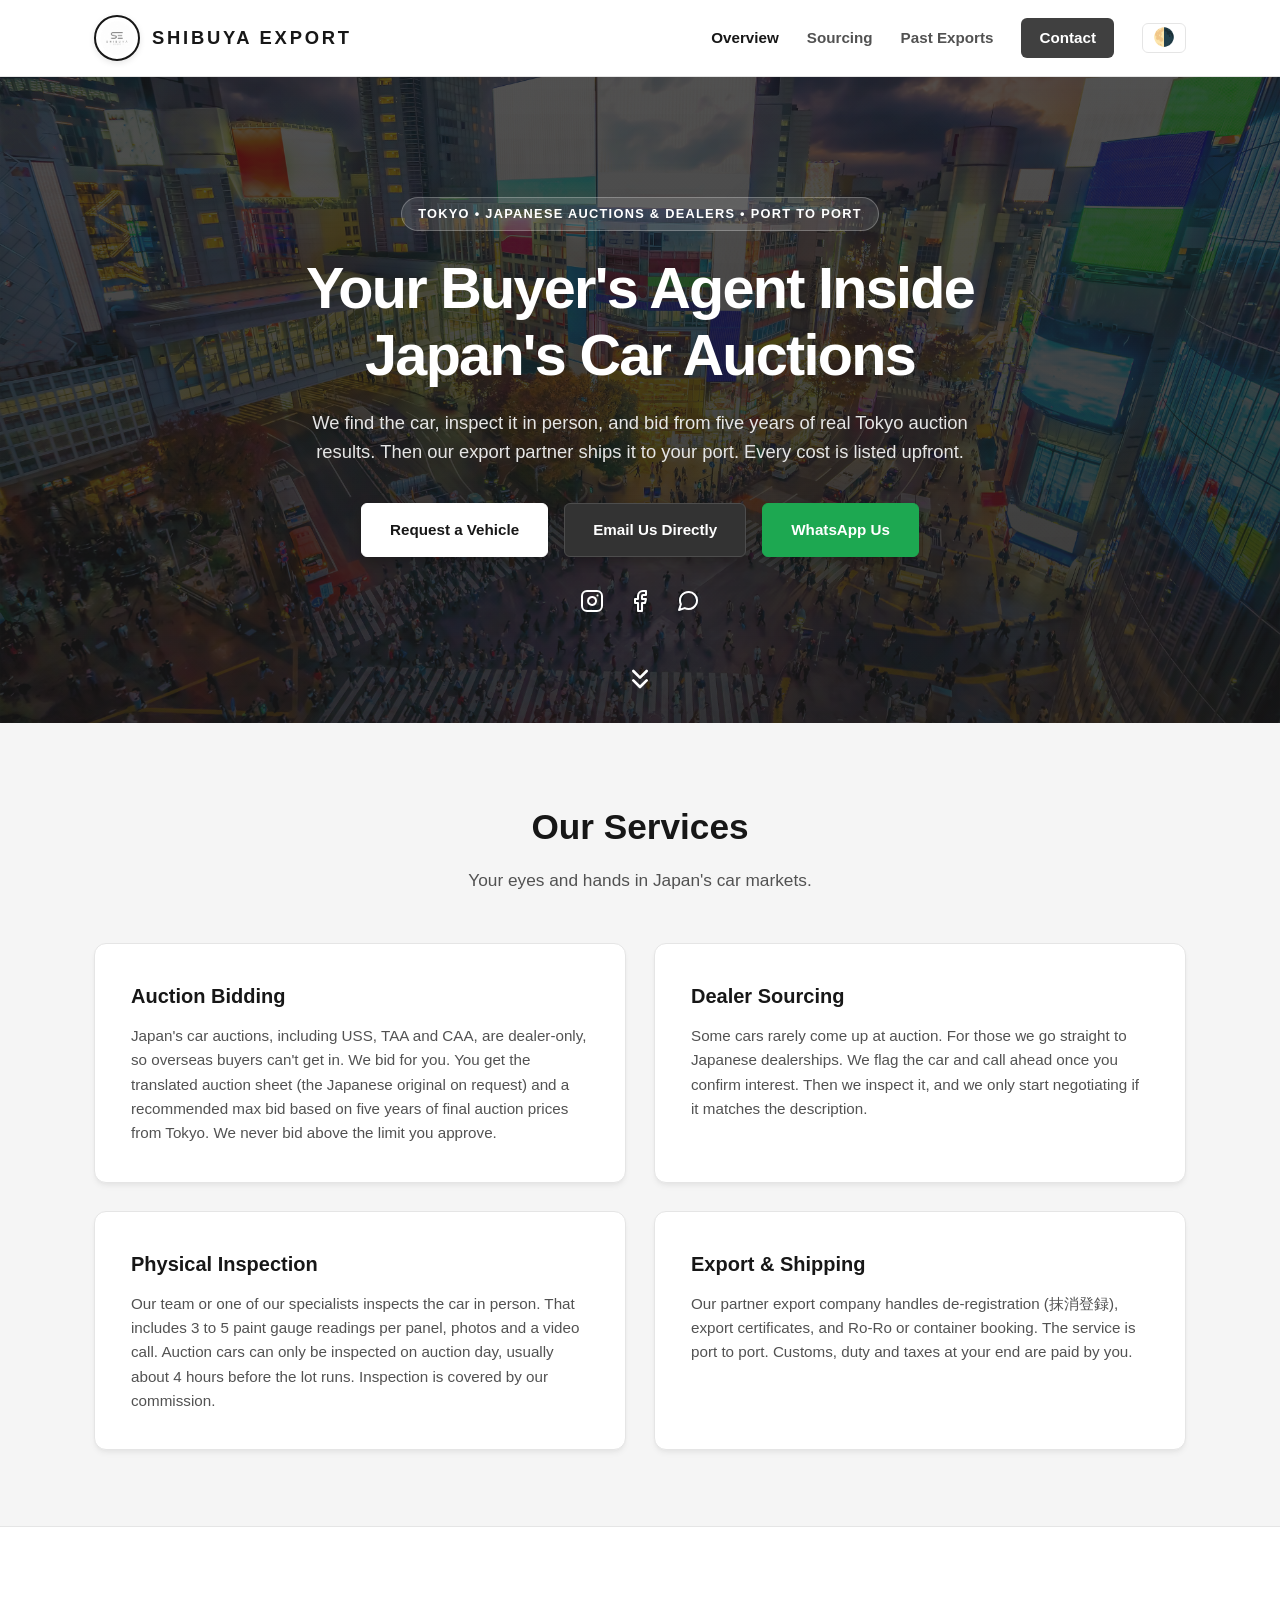
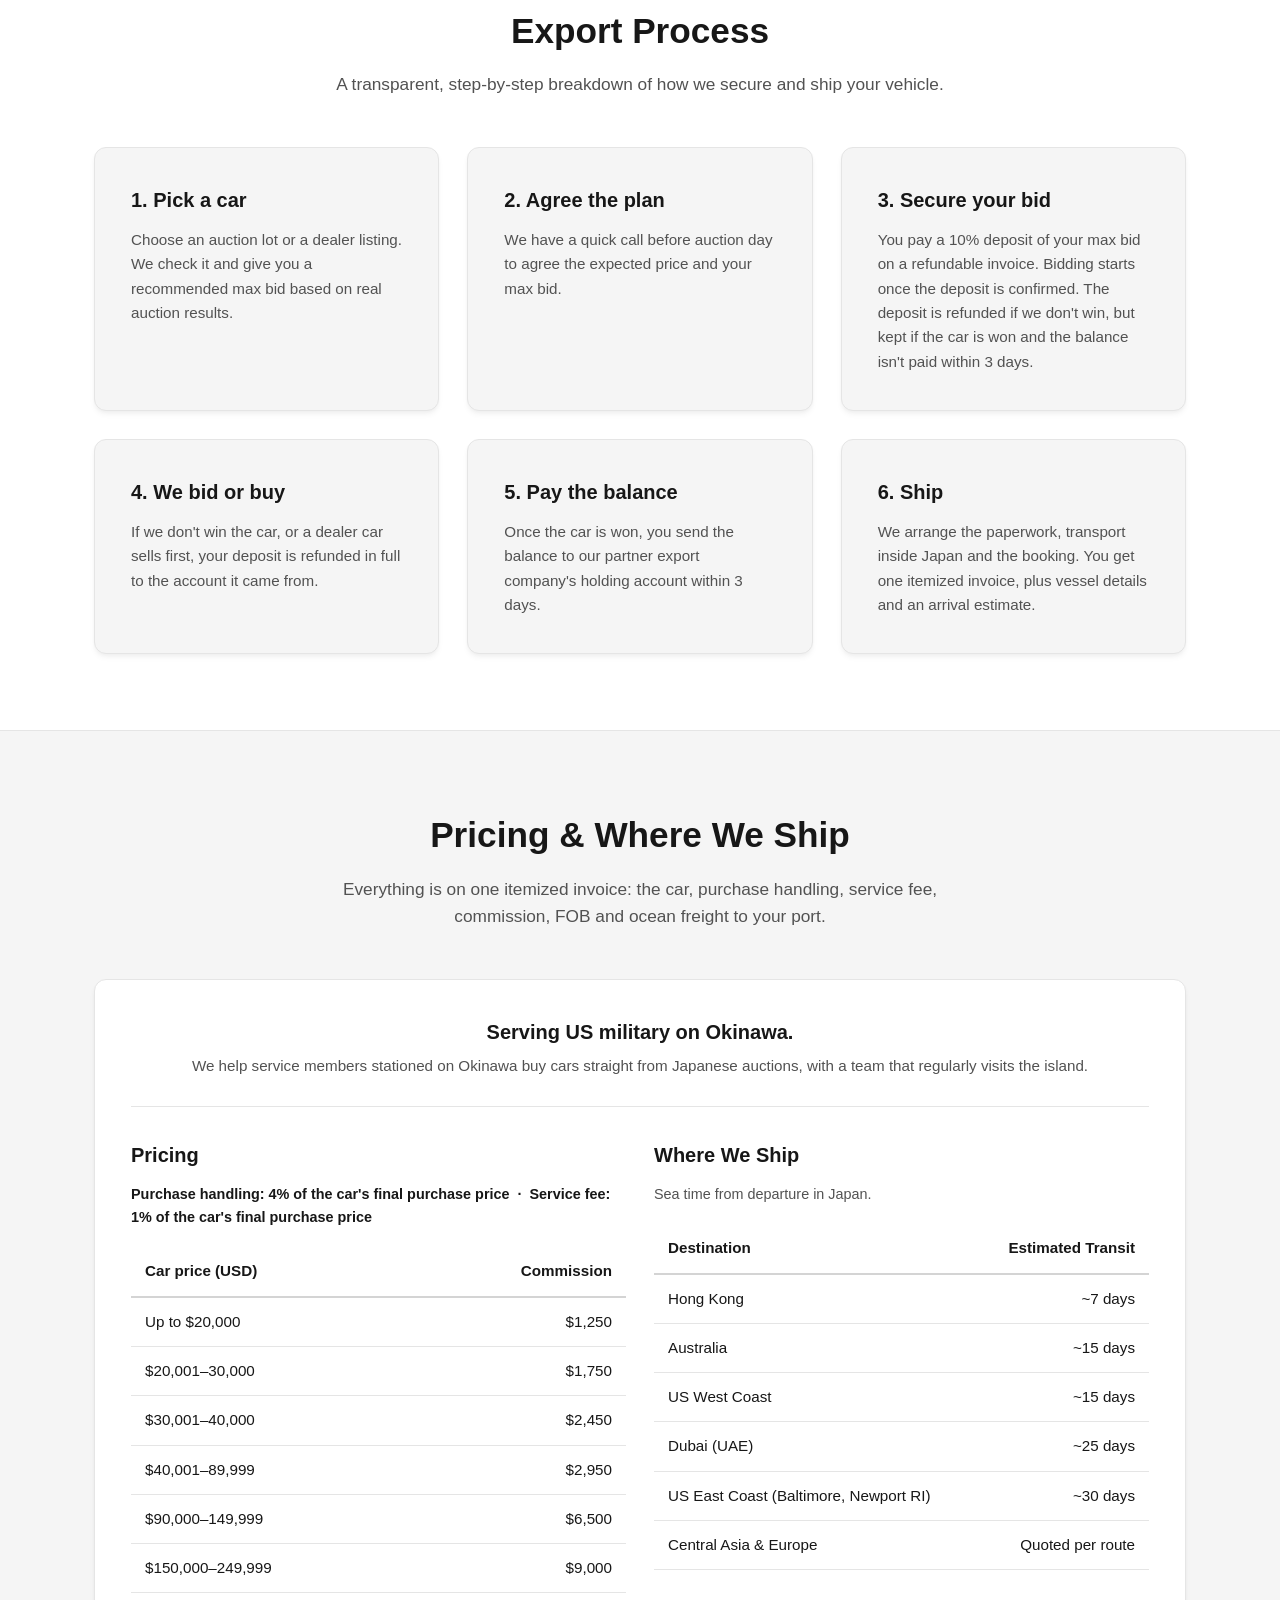
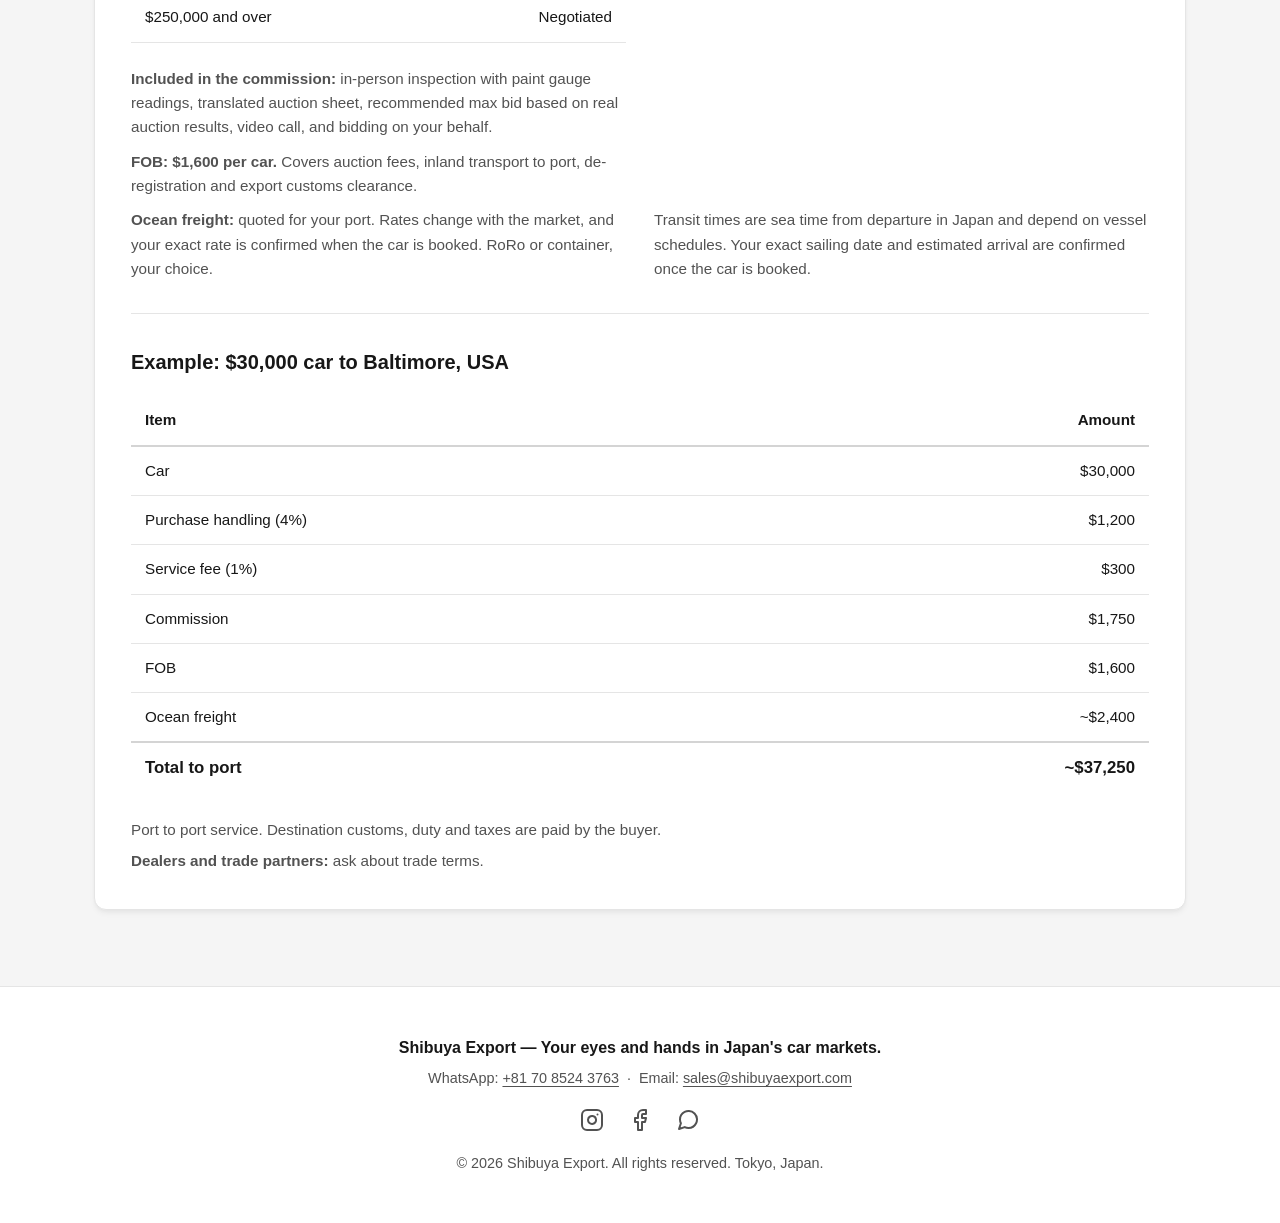
==== commit 36fe6815: "Site update" ====
--- a/index.html
+++ b/index.html
@@ -107,7 +107,7 @@
         </div>
     </section>
 
-    <!-- Fix 3: Export Process -->
+    <!-- Fix 3: Export Process (Swapped to be above Pricing) -->
     <section id="process" class="section section-alt">
         <div class="container">
             <div class="section-head">
@@ -144,7 +144,7 @@
         </div>
     </section>
 
-    <!-- Fix 4, 5 & 6: Unified Card (Okinawa Top -> Pricing | Ship Times -> Example Bottom) -->
+    <!-- Fix 4, 5 & 6: Combined Pricing & Where We Ship Section -->
     <section id="pricing" class="section">
         <div class="container">
             <div class="section-head">
@@ -159,64 +159,72 @@
                     <p>We help service members stationed on Okinawa buy cars straight from Japanese auctions, with a team that regularly visits the island.</p>
                 </div>
 
-                <!-- Row 2: Pricing (Left) & Ship Times (Right) -->
-                <div class="grid-2" style="align-items: start; margin-bottom: 32px; padding-bottom: 32px; border-bottom: 1px solid var(--border-color);">
+                <!-- Row 2: Pricing (Left) & Ship Times (Right) balanced evenly -->
+                <div class="grid-2" style="align-items: stretch; margin-bottom: 32px; padding-bottom: 32px; border-bottom: 1px solid var(--border-color);">
                     
                     <!-- Left Column: Pricing Table -->
-                    <div>
-                        <h3>Pricing</h3>
-                        <p style="color: var(--text-primary); font-weight: 600; margin-bottom: 12px; font-size: 0.9rem;">
-                            Purchase handling: 4% of the car's final purchase price &nbsp;&middot;&nbsp; Service fee: 1% of the car's final purchase price
-                        </p>
-
-                        <table class="data-table">
-                            <thead>
-                                <tr>
-                                    <th>Car price (USD)</th>
-                                    <th class="right">Commission</th>
-                                </tr>
-                            </thead>
-                            <tbody>
-                                <tr><td>Up to $20,000</td><td class="right">$1,250</td></tr>
-                                <tr><td>$20,001–30,000</td><td class="right">$1,750</td></tr>
-                                <tr><td>$30,001–40,000</td><td class="right">$2,450</td></tr>
-                                <tr><td>$40,001–89,999</td><td class="right">$2,950</td></tr>
-                                <tr><td>$90,000–149,999</td><td class="right">$6,500</td></tr>
-                                <tr><td>$150,000–249,999</td><td class="right">$9,000</td></tr>
-                                <tr><td>$250,000 and over</td><td class="right">Negotiated</td></tr>
-                            </tbody>
-                        </table>
-
-                        <p style="margin-bottom: 10px;"><strong>Included in the commission:</strong> in-person inspection with paint gauge readings, translated auction sheet, recommended max bid based on real auction results, video call, and bidding on your behalf.</p>
-                        <p style="margin-bottom: 10px;"><strong>FOB: $1,600 per car.</strong> Covers auction fees, inland transport to port, de-registration and export customs clearance.</p>
-                        <p><strong>Ocean freight:</strong> quoted for your port. Rates change with the market, and your exact rate is confirmed when the car is booked. RoRo or container, your choice.</p>
+                    <div class="equal-col">
+                        <div>
+                            <h3>Pricing</h3>
+                            <p style="color: var(--text-primary); font-weight: 600; margin-bottom: 12px; font-size: 0.9rem;">
+                                Purchase handling: 4% of the car's final purchase price &nbsp;&middot;&nbsp; Service fee: 1% of the car's final purchase price
+                            </p>
+
+                            <table class="data-table">
+                                <thead>
+                                    <tr>
+                                        <th>Car price (USD)</th>
+                                        <th class="right">Commission</th>
+                                    </tr>
+                                </thead>
+                                <tbody>
+                                    <tr><td>Up to $20,000</td><td class="right">$1,250</td></tr>
+                                    <tr><td>$20,001–30,000</td><td class="right">$1,750</td></tr>
+                                    <tr><td>$30,001–40,000</td><td class="right">$2,450</td></tr>
+                                    <tr><td>$40,001–89,999</td><td class="right">$2,950</td></tr>
+                                    <tr><td>$90,000–149,999</td><td class="right">$6,500</td></tr>
+                                    <tr><td>$150,000–249,999</td><td class="right">$9,000</td></tr>
+                                    <tr><td>$250,000 and over</td><td class="right">Negotiated</td></tr>
+                                </tbody>
+                            </table>
+                        </div>
+
+                        <div>
+                            <p style="margin-bottom: 10px;"><strong>Included in the commission:</strong> in-person inspection with paint gauge readings, translated auction sheet, recommended max bid based on real auction results, video call, and bidding on your behalf.</p>
+                            <p style="margin-bottom: 10px;"><strong>FOB: $1,600 per car.</strong> Covers auction fees, inland transport to port, de-registration and export customs clearance.</p>
+                            <p><strong>Ocean freight:</strong> quoted for your port. Rates change with the market, and your exact rate is confirmed when the car is booked. RoRo or container, your choice.</p>
+                        </div>
                     </div>
 
                     <!-- Right Column: Ship Times Table -->
-                    <div>
-                        <h3>Where We Ship</h3>
-                        <p style="margin-bottom: 12px; font-size: 0.9rem;">
-                            Sea time from departure in Japan.
-                        </p>
-
-                        <table class="data-table">
-                            <thead>
-                                <tr>
-                                    <th>Destination</th>
-                                    <th class="right">Estimated Transit</th>
-                                </tr>
-                            </thead>
-                            <tbody>
-                                <tr><td>Hong Kong</td><td class="right">~7 days</td></tr>
-                                <tr><td>Australia</td><td class="right">~15 days</td></tr>
-                                <tr><td>US West Coast</td><td class="right">~15 days</td></tr>
-                                <tr><td>Dubai (UAE)</td><td class="right">~25 days</td></tr>
-                                <tr><td>US East Coast (Baltimore, Newport RI)</td><td class="right">~30 days</td></tr>
-                                <tr><td>Central Asia &amp; Europe</td><td class="right">Quoted per route</td></tr>
-                            </tbody>
-                        </table>
-
-                        <p>Transit times are sea time from departure in Japan and depend on vessel schedules. Your exact sailing date and estimated arrival are confirmed once the car is booked.</p>
+                    <div class="equal-col">
+                        <div>
+                            <h3>Where We Ship</h3>
+                            <p style="margin-bottom: 12px; font-size: 0.9rem;">
+                                Sea time from departure in Japan.
+                            </p>
+
+                            <table class="data-table">
+                                <thead>
+                                    <tr>
+                                        <th>Destination</th>
+                                        <th class="right">Estimated Transit</th>
+                                    </tr>
+                                </thead>
+                                <tbody>
+                                    <tr><td>Hong Kong</td><td class="right">~7 days</td></tr>
+                                    <tr><td>Australia</td><td class="right">~15 days</td></tr>
+                                    <tr><td>US West Coast</td><td class="right">~15 days</td></tr>
+                                    <tr><td>Dubai (UAE)</td><td class="right">~25 days</td></tr>
+                                    <tr><td>US East Coast (Baltimore, Newport RI)</td><td class="right">~30 days</td></tr>
+                                    <tr><td>Central Asia &amp; Europe</td><td class="right">Quoted per route</td></tr>
+                                </tbody>
+                            </table>
+                        </div>
+
+                        <div>
+                            <p>Transit times are sea time from departure in Japan and depend on vessel schedules. Your exact sailing date and estimated arrival are confirmed once the car is booked.</p>
+                        </div>
                     </div>
 
                 </div>
--- a/style.css
+++ b/style.css
@@ -1,11 +1,11 @@
 :root {
-    --bg-main: #f5f5f5;         /* Light neutral grey background */
-    --bg-card: #ffffff;         /* Pure white cards */
-    --border-color: #e5e5e5;    /* Neutral grey borders */
+    --bg-main: #f5f5f5;         
+    --bg-card: #ffffff;         
+    --border-color: #e5e5e5;    
     --border-hover: #d4d4d4;
-    --text-primary: #171717;    /* Near-black primary text */
-    --text-secondary: #525252;  /* Medium neutral grey text */
-    --btn-primary: #404040;     /* Neutral dark grey button */
+    --text-primary: #171717;
+    --text-secondary: #525252;  
+    --btn-primary: #404040;     
     --btn-primary-hover: #171717;
 
     --bg-input: #f5f5f5;
@@ -51,9 +51,7 @@
     padding: 0 24px;
 }
 
-/* =========================================
-   Splash Screen Overlay
-   ========================================= */
+/* Splash Screen Overlay */
 #splash-screen {
     position: fixed;
     top: 0;
@@ -92,9 +90,7 @@
     to { transform: scale(1.05); }
 }
 
-/* =========================================
-   Header & Navigation
-   ========================================= */
+/* Header & Nav */
 header {
     position: sticky;
     top: 0;
@@ -176,9 +172,7 @@
     color: var(--text-primary);
 }
 
-/* =========================================
-   Hero Section
-   ========================================= */
+/* Hero Section */
 .hero {
     position: relative;
     padding: 120px 0 110px;
@@ -254,9 +248,7 @@
     60% { transform: translate(-50%, -5px); }
 }
 
-/* =========================================
-   Buttons
-   ========================================= */
+/* Buttons */
 .btn {
     padding: 14px 28px;
     border-radius: 6px;
@@ -290,8 +282,7 @@
     background-color: var(--border-color);
 }
 
-/* --- 3 Distinct Solid Hero Buttons --- */
-/* 1. Request a Vehicle: Crisp White */
+/* 3 Distinct Solid Hero Buttons */
 .hero .btn-primary {
     background-color: #ffffff;
     color: #171717 !important;
@@ -306,7 +297,6 @@
     opacity: 1;
 }
 
-/* 2. Email Us Directly: Solid Matte Charcoal */
 .hero a[href^="mailto:"].btn-secondary {
     background-color: #333333;
     color: #ffffff !important;
@@ -321,7 +311,6 @@
     opacity: 1;
 }
 
-/* 3. WhatsApp Us: Solid Refined Emerald Green */
 .hero a[href*="wa.me"].btn-secondary {
     background-color: #1da851;
     color: #ffffff !important;
@@ -336,9 +325,7 @@
     opacity: 1;
 }
 
-/* =========================================
-   Sections, Grids & Cards
-   ========================================= */
+/* Sections, Grids & Cards */
 .section {
     padding: 76px 0;
     background-color: var(--bg-main);
@@ -405,9 +392,14 @@
     font-size: 0.95rem;
 }
 
-/* =========================================
-   Tables (Pricing & Shipping)
-   ========================================= */
+/* Tables (Pricing & Shipping) - Balanced Height Utility */
+.equal-col {
+    display: flex;
+    flex-direction: column;
+    justify-content: space-between;
+    height: 100%;
+}
+
 .data-table {
     width: 100%;
     border-collapse: collapse;
@@ -441,9 +433,7 @@
     border-bottom: none;
 }
 
-/* =========================================
-   Dealer & Past Export Cards
-   ========================================= */
+/* Dealer & Past Export Cards */
 .work-card {
     background-color: var(--bg-card);
     border: 1px solid var(--border-color);
@@ -509,9 +499,7 @@
     gap: 8px;
 }
 
-/* =========================================
-   Sourcing Tabs
-   ========================================= */
+/* Sourcing Tabs */
 .tab-nav {
     display: flex;
     justify-content: center;
@@ -556,9 +544,7 @@
     to { opacity: 1; transform: translateY(0); }
 }
 
-/* =========================================
-   Forms & Inputs
-   ========================================= */
+/* Forms & Inputs */
 .contact-grid {
     display: grid;
     grid-template-columns: 1.2fr 0.8fr;
@@ -635,9 +621,7 @@
     font-weight: 500;
 }
 
-/* =========================================
-   Social Icons & Footer
-   ========================================= */
+/* Social Icons & Footer */
 .social-links {
     display: flex;
     justify-content: center;
@@ -701,9 +685,7 @@
     color: var(--text-primary);
 }
 
-/* =========================================
-   Dark Mode Override (True Grey/Black)
-   ========================================= */
+/* Dark Mode Override */
 body.dark-mode {
     --bg-main: #121212;
     --bg-card: #1e1e1e;
@@ -731,9 +713,7 @@
     filter: none;
 }
 
-/* =========================================
-   Mobile Responsiveness
-   ========================================= */
+/* Mobile Responsiveness */
 @media (max-width: 768px) {
     .nav-wrap {
         position: relative;
@@ -745,18 +725,18 @@
     }
 
     .brand {
-        font-size: 1rem;
-        padding-right: 44px; /* Leaves room for the top-right theme button */
+        font-size: 1.05rem;
+        padding-right: 44px;
     }
 
     .brand-logo {
-        height: 38px;
-        width: 38px;
+        height: 40px;
+        width: 40px;
     }
 
     nav {
         width: 100%;
-        padding-top: 10px;
+        padding-top: 8px;
         border-top: 1px solid var(--border-color);
     }
 
@@ -769,17 +749,11 @@
     }
 
     nav a {
-        font-size: 0.85rem;
+        font-size: 0.9rem;
         padding: 6px 6px;
         white-space: nowrap;
     }
 
-    .btn-nav {
-        padding: 6px 12px !important;
-        font-size: 0.85rem !important;
-    }
-
-    /* Pin the dark-mode button to the top-right corner on mobile */
     .theme-btn {
         position: absolute;
         top: 15px;
@@ -839,13 +813,7 @@
     }
 
     .card {
-        padding: 22px;
-    }
-
-    .data-table th,
-    .data-table td {
-        padding: 10px 8px;
-        font-size: 0.88rem;
+        padding: 24px;
     }
 
     .tab-nav {
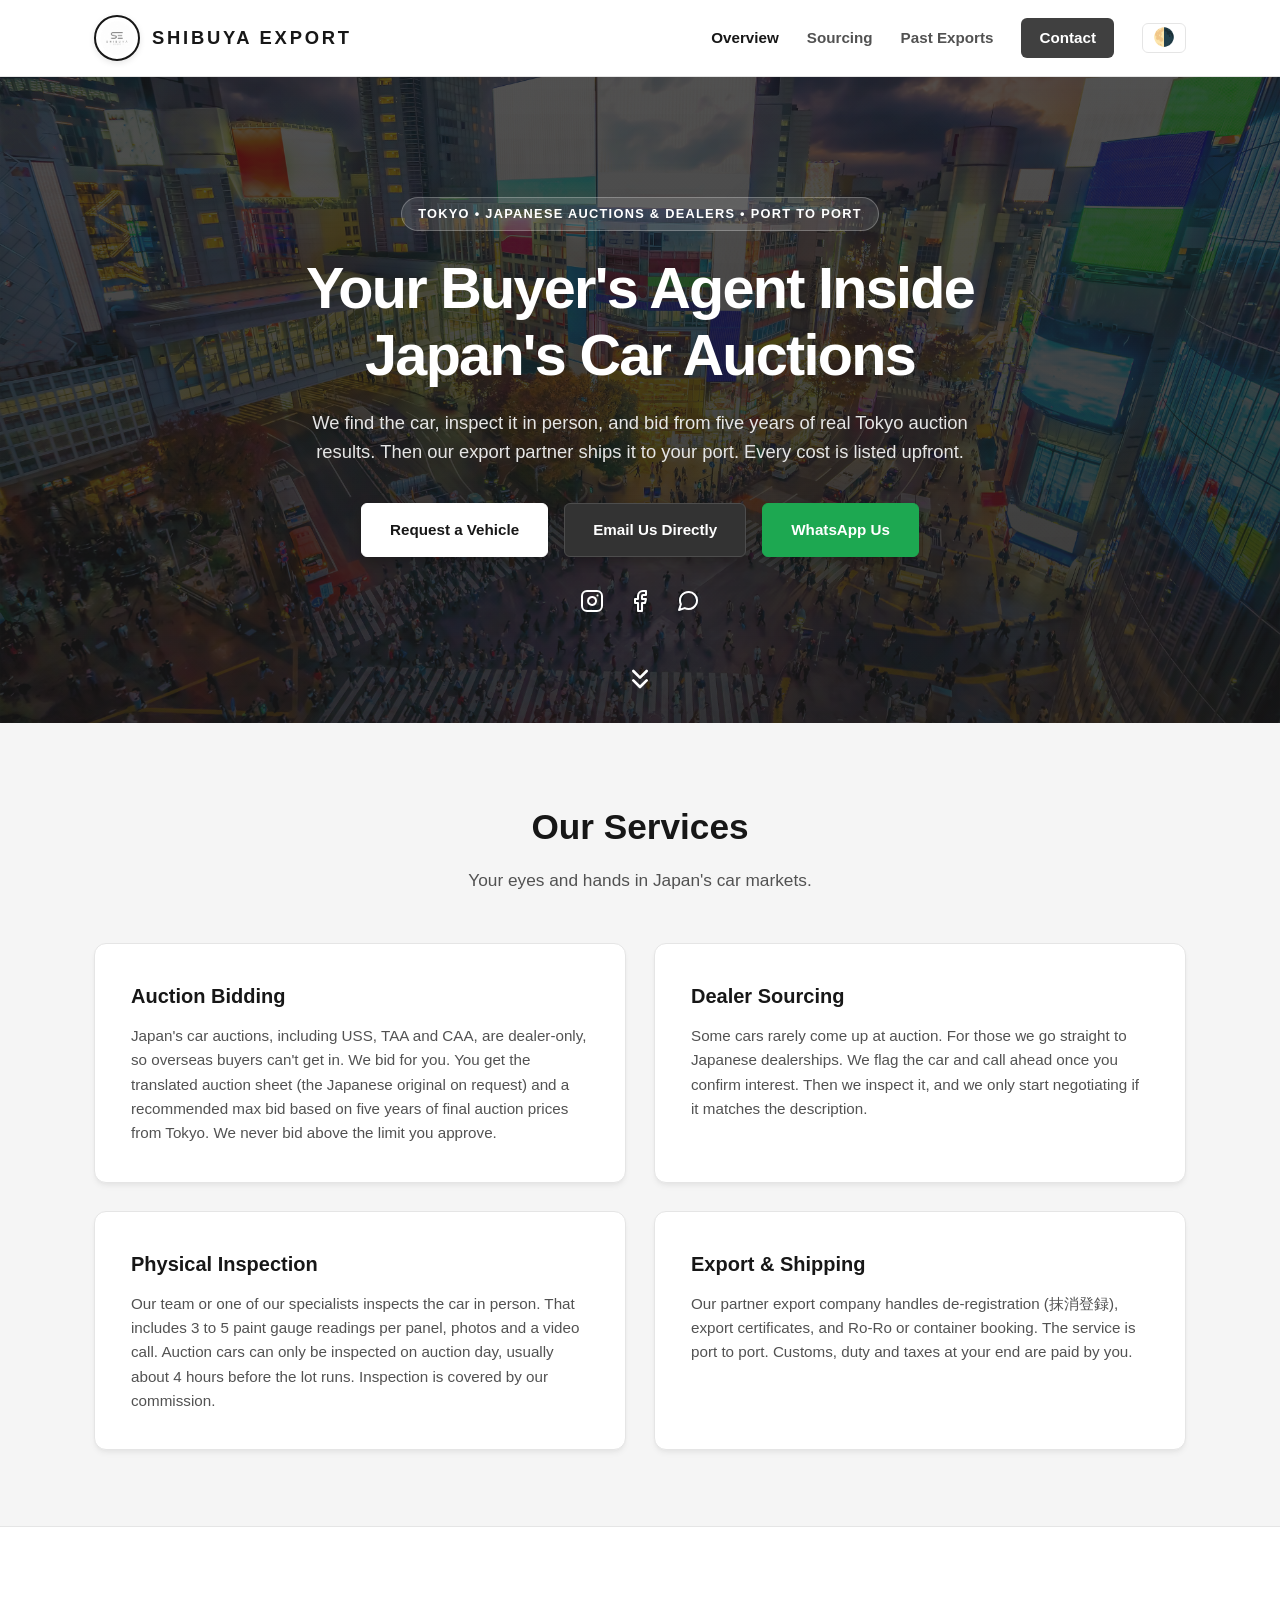
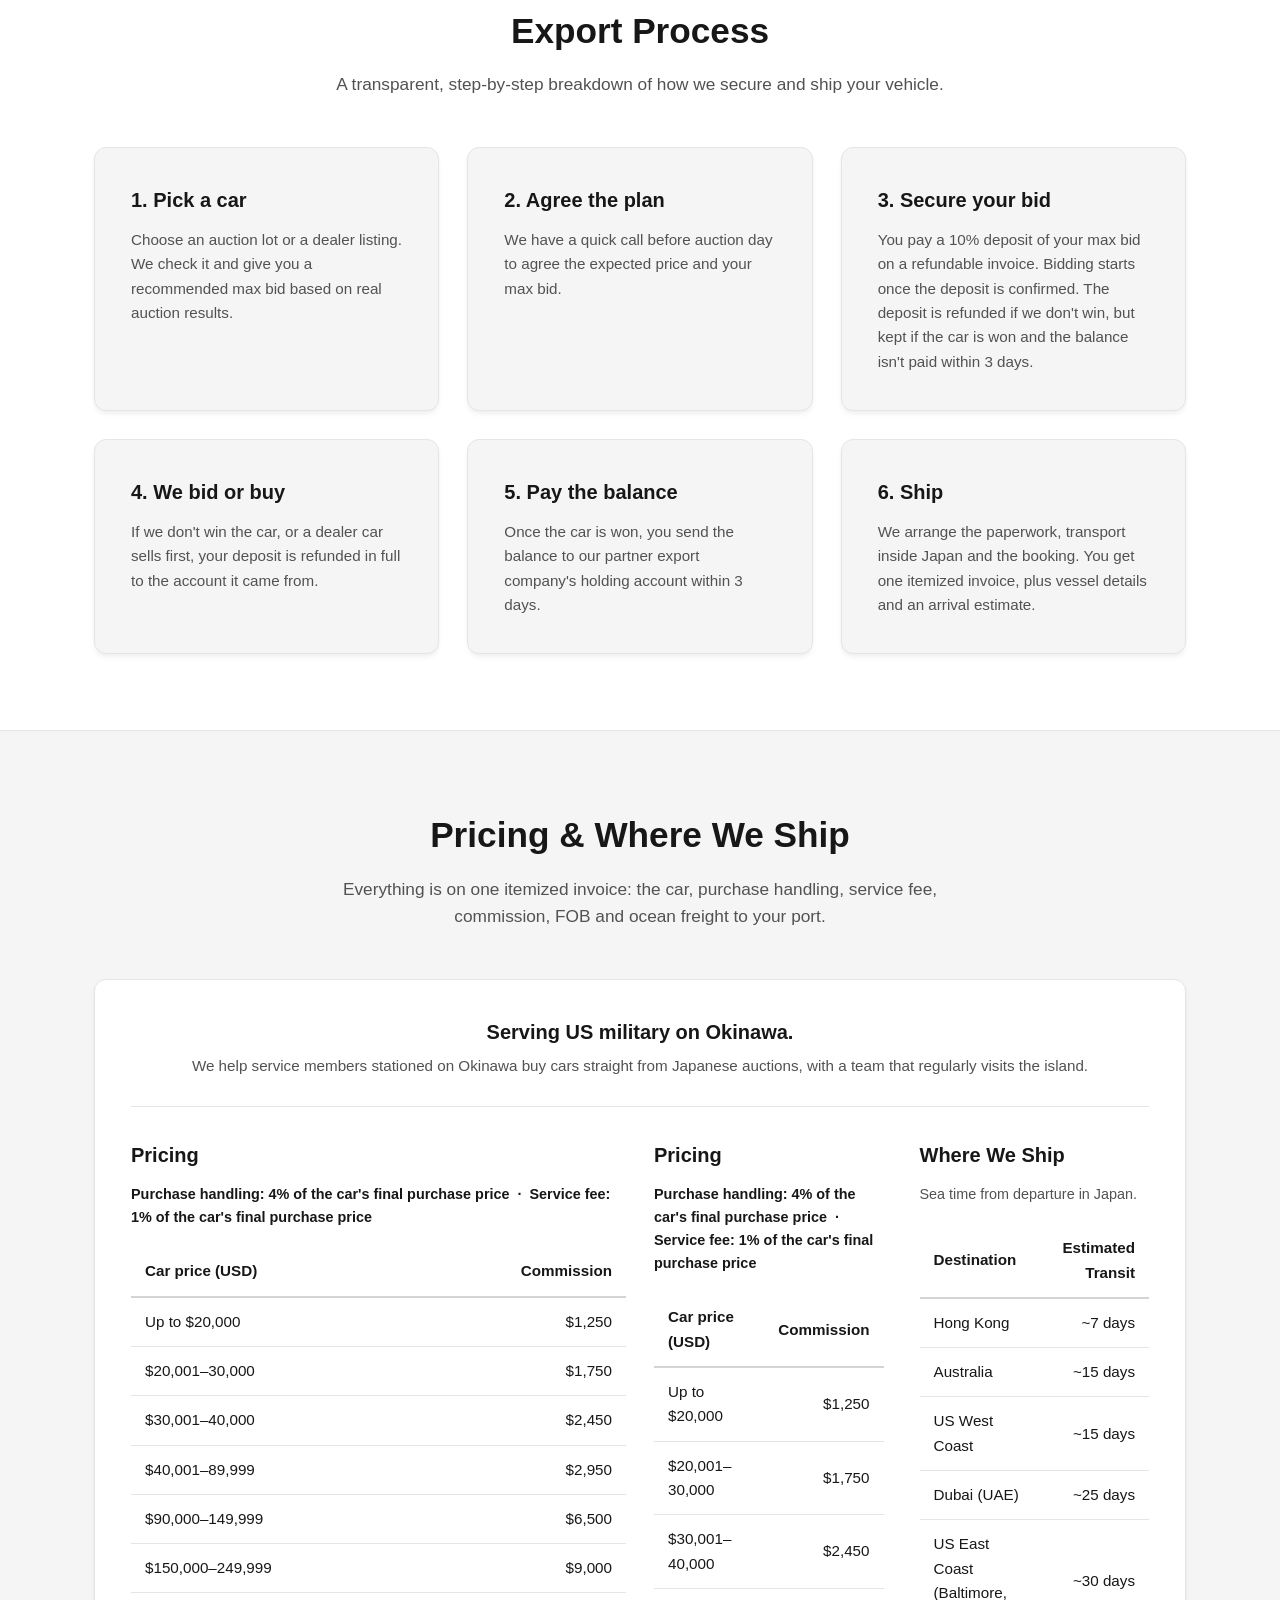
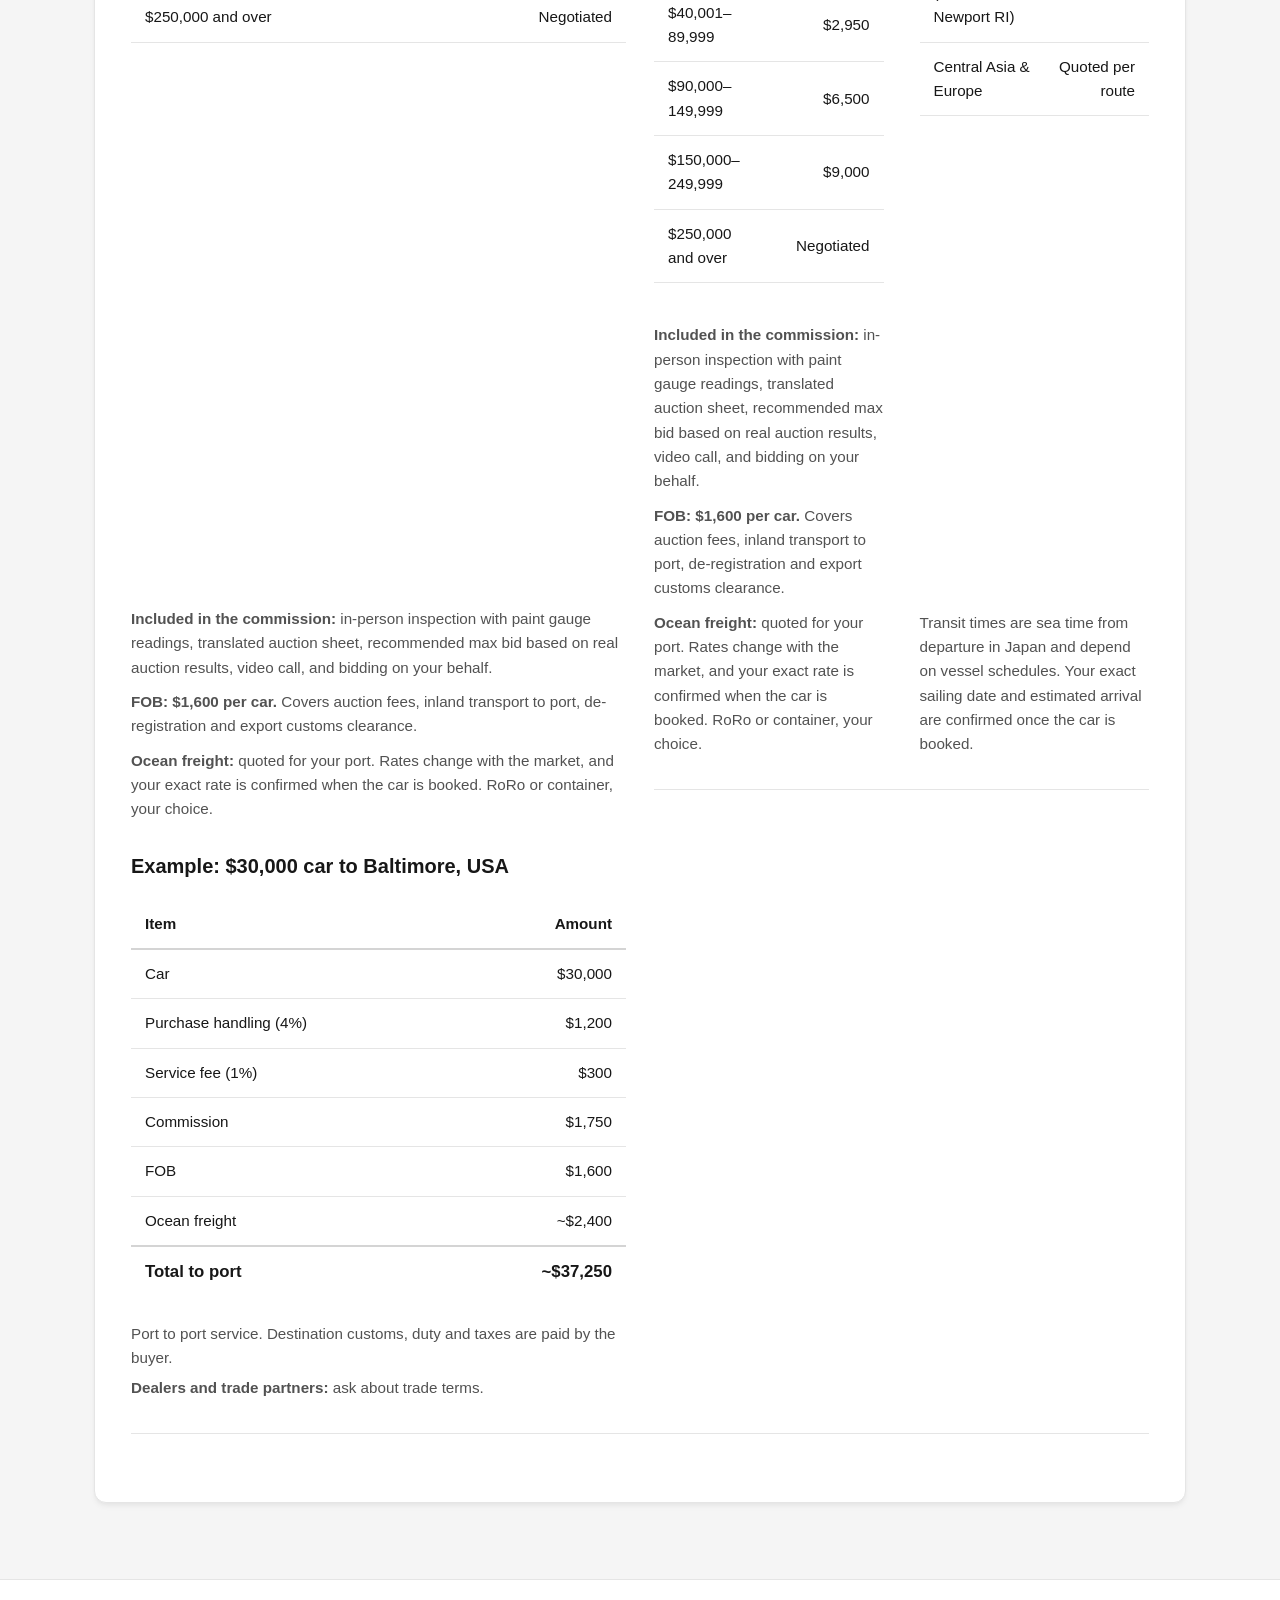
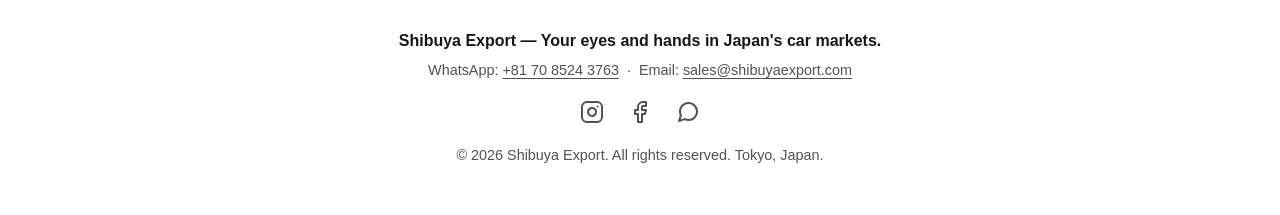
==== commit aa1dc261: "Fix columns" ====
--- a/index.html
+++ b/index.html
@@ -196,6 +196,43 @@
                         </div>
                     </div>
 
+<!-- Row 2: Pricing (Left) & Ship Times (Right) -->
+                <div class="pricing-split-grid">
+                    
+                    <!-- Left Column: Pricing Table & Commission Notes -->
+                    <div class="equal-col">
+                        <div>
+                            <h3>Pricing</h3>
+                            <p style="color: var(--text-primary); font-weight: 600; margin-bottom: 12px; font-size: 0.9rem;">
+                                Purchase handling: 4% of the car's final purchase price &nbsp;&middot;&nbsp; Service fee: 1% of the car's final purchase price
+                            </p>
+
+                            <table class="data-table">
+                                <thead>
+                                    <tr>
+                                        <th>Car price (USD)</th>
+                                        <th class="right">Commission</th>
+                                    </tr>
+                                </thead>
+                                <tbody>
+                                    <tr><td>Up to $20,000</td><td class="right">$1,250</td></tr>
+                                    <tr><td>$20,001–30,000</td><td class="right">$1,750</td></tr>
+                                    <tr><td>$30,001–40,000</td><td class="right">$2,450</td></tr>
+                                    <tr><td>$40,001–89,999</td><td class="right">$2,950</td></tr>
+                                    <tr><td>$90,000–149,999</td><td class="right">$6,500</td></tr>
+                                    <tr><td>$150,000–249,999</td><td class="right">$9,000</td></tr>
+                                    <tr><td>$250,000 and over</td><td class="right">Negotiated</td></tr>
+                                </tbody>
+                            </table>
+                        </div>
+
+                        <div style="margin-top: auto; padding-top: 16px;">
+                            <p style="margin-bottom: 10px;"><strong>Included in the commission:</strong> in-person inspection with paint gauge readings, translated auction sheet, recommended max bid based on real auction results, video call, and bidding on your behalf.</p>
+                            <p style="margin-bottom: 10px;"><strong>FOB: $1,600 per car.</strong> Covers auction fees, inland transport to port, de-registration and export customs clearance.</p>
+                            <p><strong>Ocean freight:</strong> quoted for your port. Rates change with the market, and your exact rate is confirmed when the car is booked. RoRo or container, your choice.</p>
+                        </div>
+                    </div>
+
                     <!-- Right Column: Ship Times Table -->
                     <div class="equal-col">
                         <div>
@@ -222,7 +259,7 @@
                             </table>
                         </div>
 
-                        <div>
+                        <div style="margin-top: auto; padding-top: 16px;">
                             <p>Transit times are sea time from departure in Japan and depend on vessel schedules. Your exact sailing date and estimated arrival are confirmed once the car is booked.</p>
                         </div>
                     </div>
--- a/style.css
+++ b/style.css
@@ -392,7 +392,17 @@
     font-size: 0.95rem;
 }
 
-/* Tables (Pricing & Shipping) - Balanced Height Utility */
+/* Pricing & Shipping Equal-Height Layout */
+.pricing-split-grid {
+    display: grid;
+    grid-template-columns: repeat(2, 1fr);
+    gap: 36px;
+    align-items: stretch;
+    margin-bottom: 32px;
+    padding-bottom: 32px;
+    border-bottom: 1px solid var(--border-color);
+}
+
 .equal-col {
     display: flex;
     flex-direction: column;
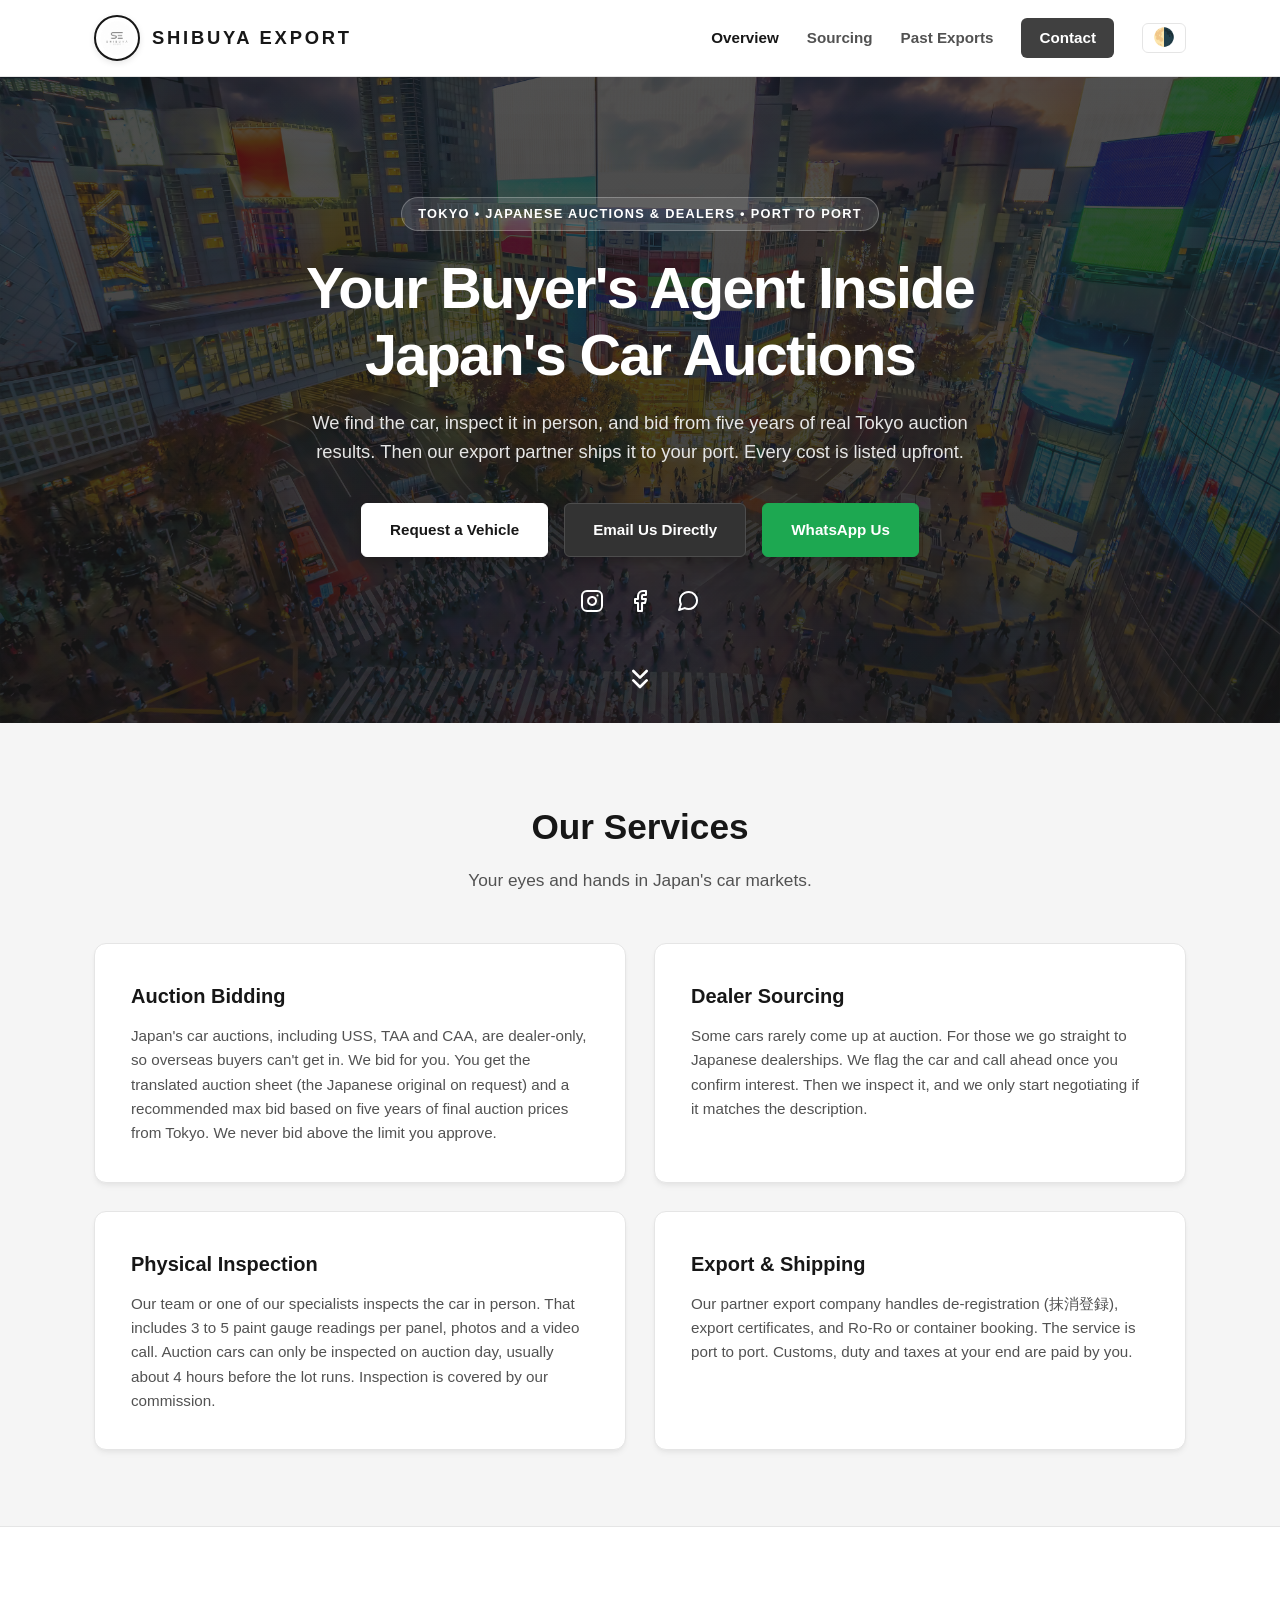
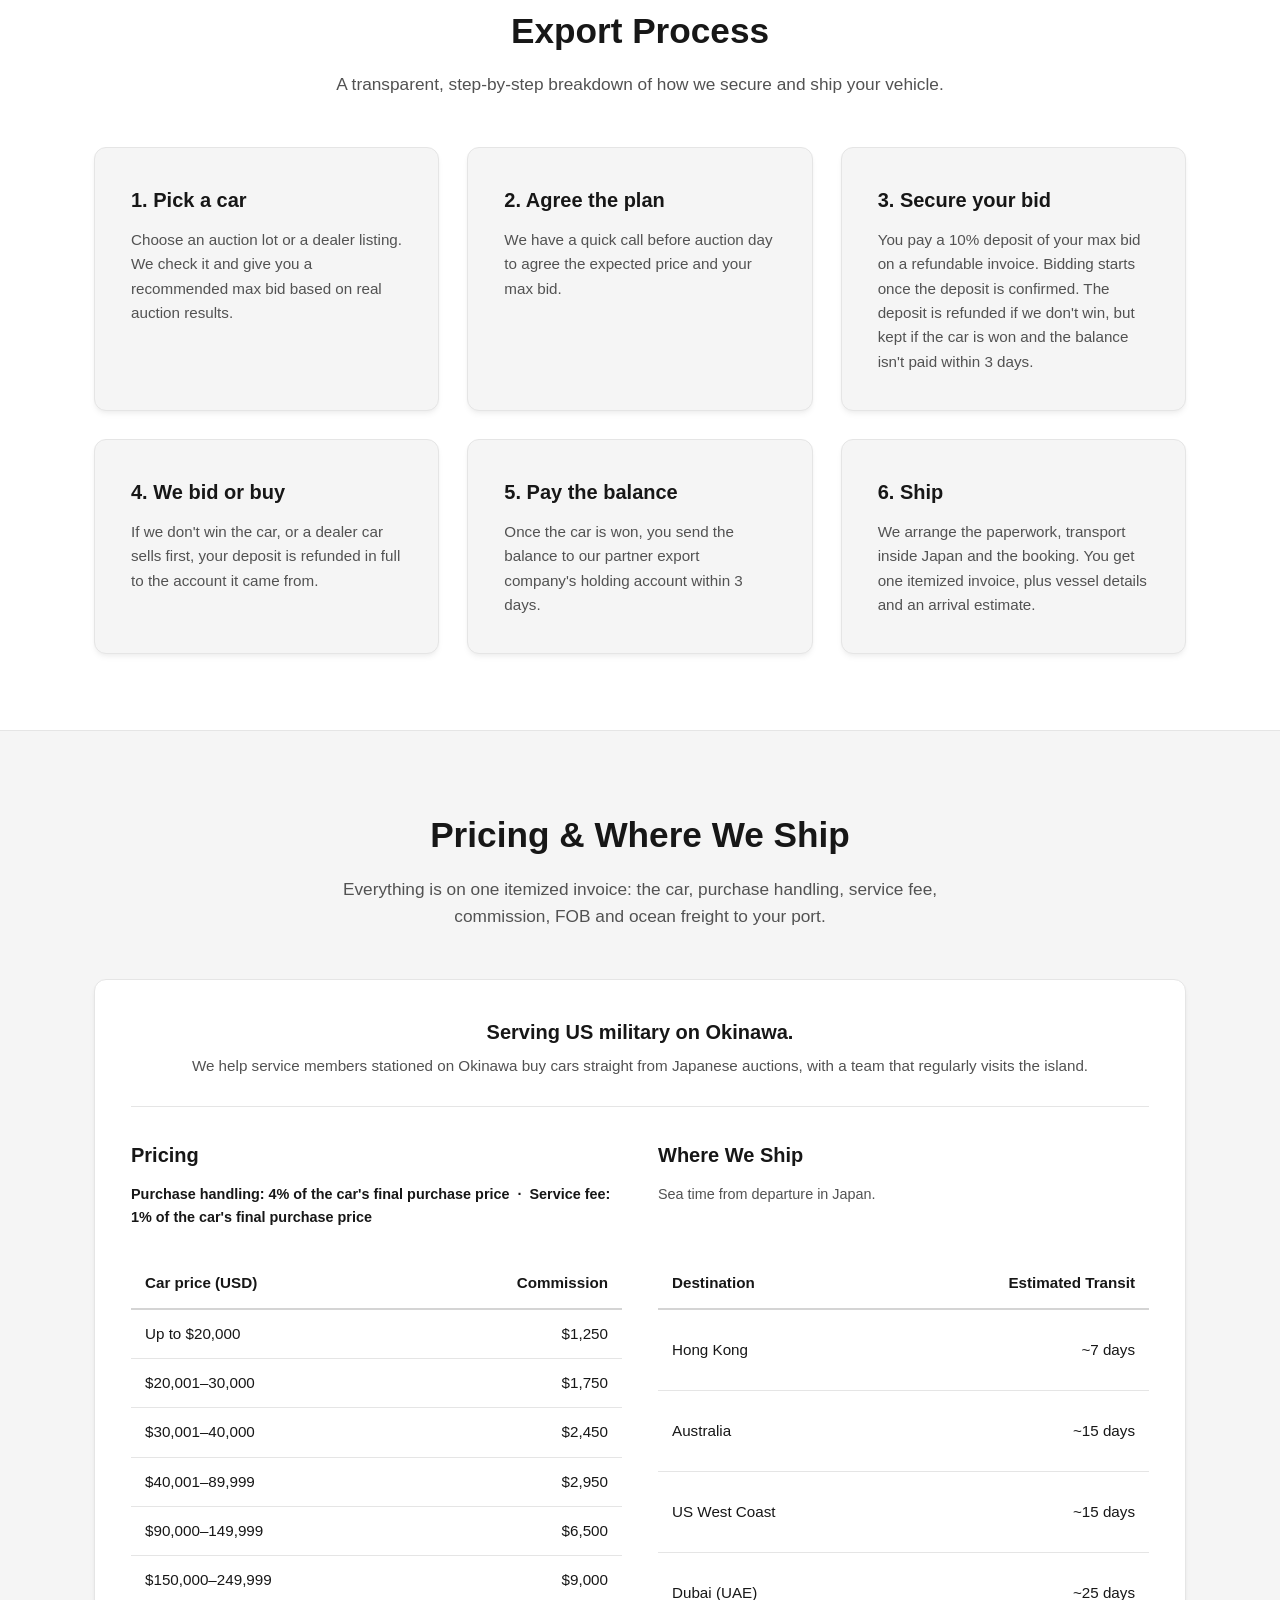
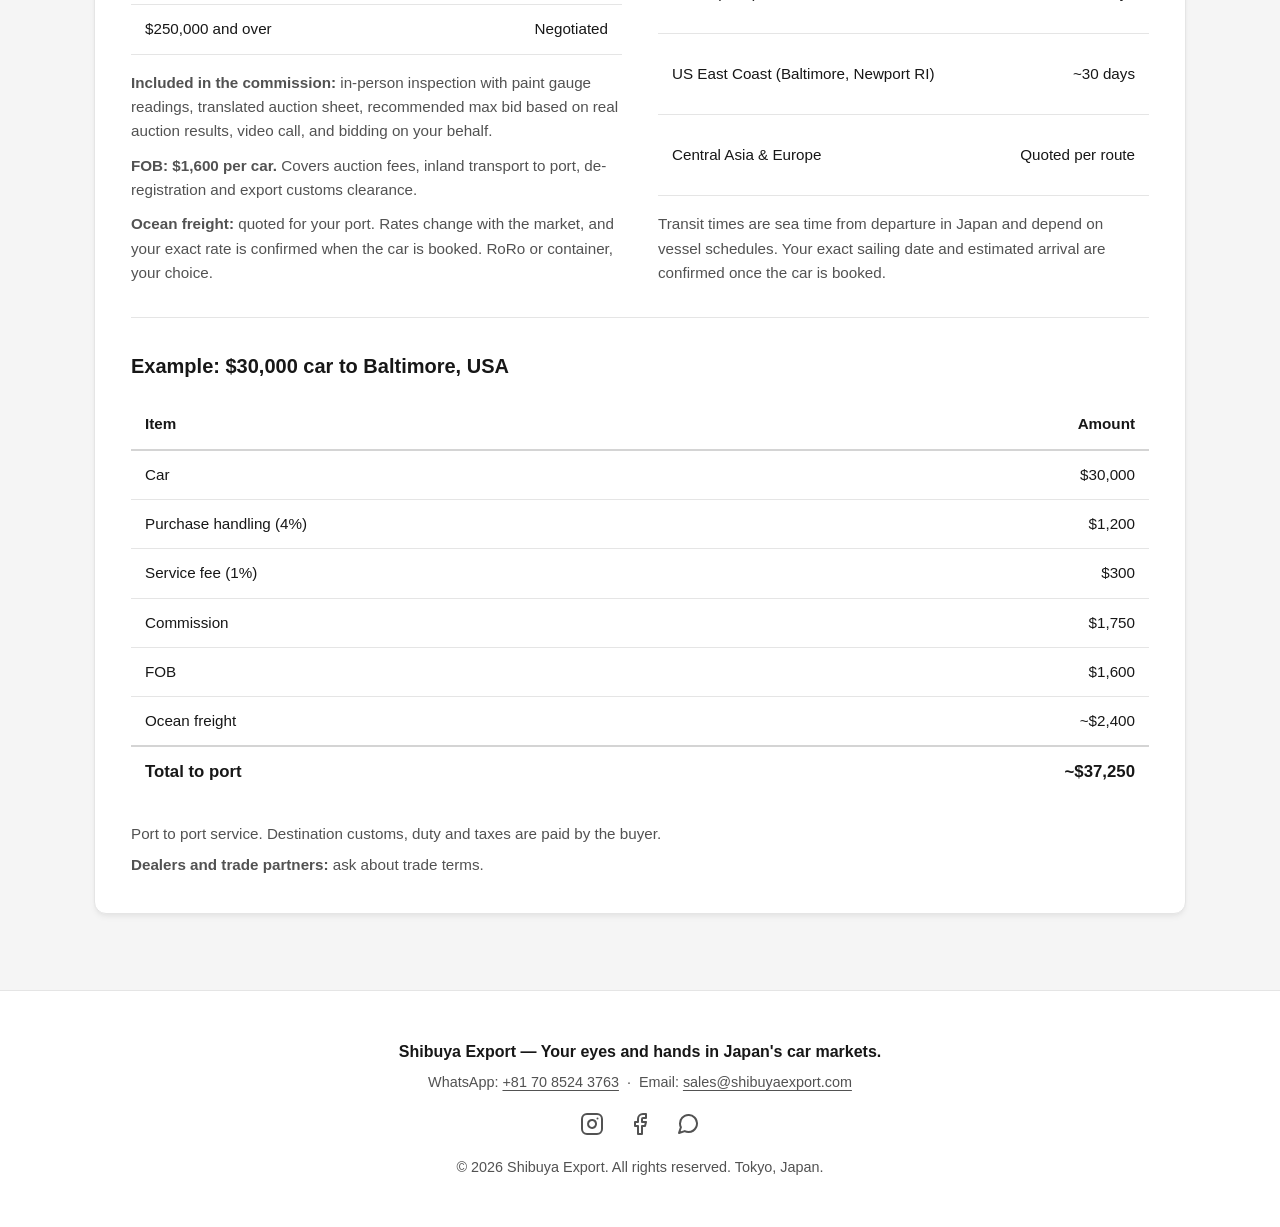
==== commit f7ccdd82: "Fix again" ====
--- a/index.html
+++ b/index.html
@@ -158,43 +158,6 @@
                     <h3 style="margin-bottom: 6px;">Serving US military on Okinawa.</h3>
                     <p>We help service members stationed on Okinawa buy cars straight from Japanese auctions, with a team that regularly visits the island.</p>
                 </div>
-
-                <!-- Row 2: Pricing (Left) & Ship Times (Right) balanced evenly -->
-                <div class="grid-2" style="align-items: stretch; margin-bottom: 32px; padding-bottom: 32px; border-bottom: 1px solid var(--border-color);">
-                    
-                    <!-- Left Column: Pricing Table -->
-                    <div class="equal-col">
-                        <div>
-                            <h3>Pricing</h3>
-                            <p style="color: var(--text-primary); font-weight: 600; margin-bottom: 12px; font-size: 0.9rem;">
-                                Purchase handling: 4% of the car's final purchase price &nbsp;&middot;&nbsp; Service fee: 1% of the car's final purchase price
-                            </p>
-
-                            <table class="data-table">
-                                <thead>
-                                    <tr>
-                                        <th>Car price (USD)</th>
-                                        <th class="right">Commission</th>
-                                    </tr>
-                                </thead>
-                                <tbody>
-                                    <tr><td>Up to $20,000</td><td class="right">$1,250</td></tr>
-                                    <tr><td>$20,001–30,000</td><td class="right">$1,750</td></tr>
-                                    <tr><td>$30,001–40,000</td><td class="right">$2,450</td></tr>
-                                    <tr><td>$40,001–89,999</td><td class="right">$2,950</td></tr>
-                                    <tr><td>$90,000–149,999</td><td class="right">$6,500</td></tr>
-                                    <tr><td>$150,000–249,999</td><td class="right">$9,000</td></tr>
-                                    <tr><td>$250,000 and over</td><td class="right">Negotiated</td></tr>
-                                </tbody>
-                            </table>
-                        </div>
-
-                        <div>
-                            <p style="margin-bottom: 10px;"><strong>Included in the commission:</strong> in-person inspection with paint gauge readings, translated auction sheet, recommended max bid based on real auction results, video call, and bidding on your behalf.</p>
-                            <p style="margin-bottom: 10px;"><strong>FOB: $1,600 per car.</strong> Covers auction fees, inland transport to port, de-registration and export customs clearance.</p>
-                            <p><strong>Ocean freight:</strong> quoted for your port. Rates change with the market, and your exact rate is confirmed when the car is booked. RoRo or container, your choice.</p>
-                        </div>
-                    </div>
 
 <!-- Row 2: Pricing (Left) & Ship Times (Right) -->
                 <div class="pricing-split-grid">
--- a/style.css
+++ b/style.css
@@ -410,6 +410,25 @@
     height: 100%;
 }
 
+/* Table block fills the column so both tables end at the same height */
+.equal-col > div:first-child {
+    display: flex;
+    flex-direction: column;
+    flex: 1;
+}
+
+.equal-col > div:first-child .data-table {
+    flex: 1;
+    margin-bottom: 0;
+}
+
+/* Keep the two table headers on the same line (left intro wraps to 2 lines) */
+@media (min-width: 769px) {
+    .equal-col > div:first-child > p {
+        min-height: 3.2em;
+    }
+}
+
 .data-table {
     width: 100%;
     border-collapse: collapse;
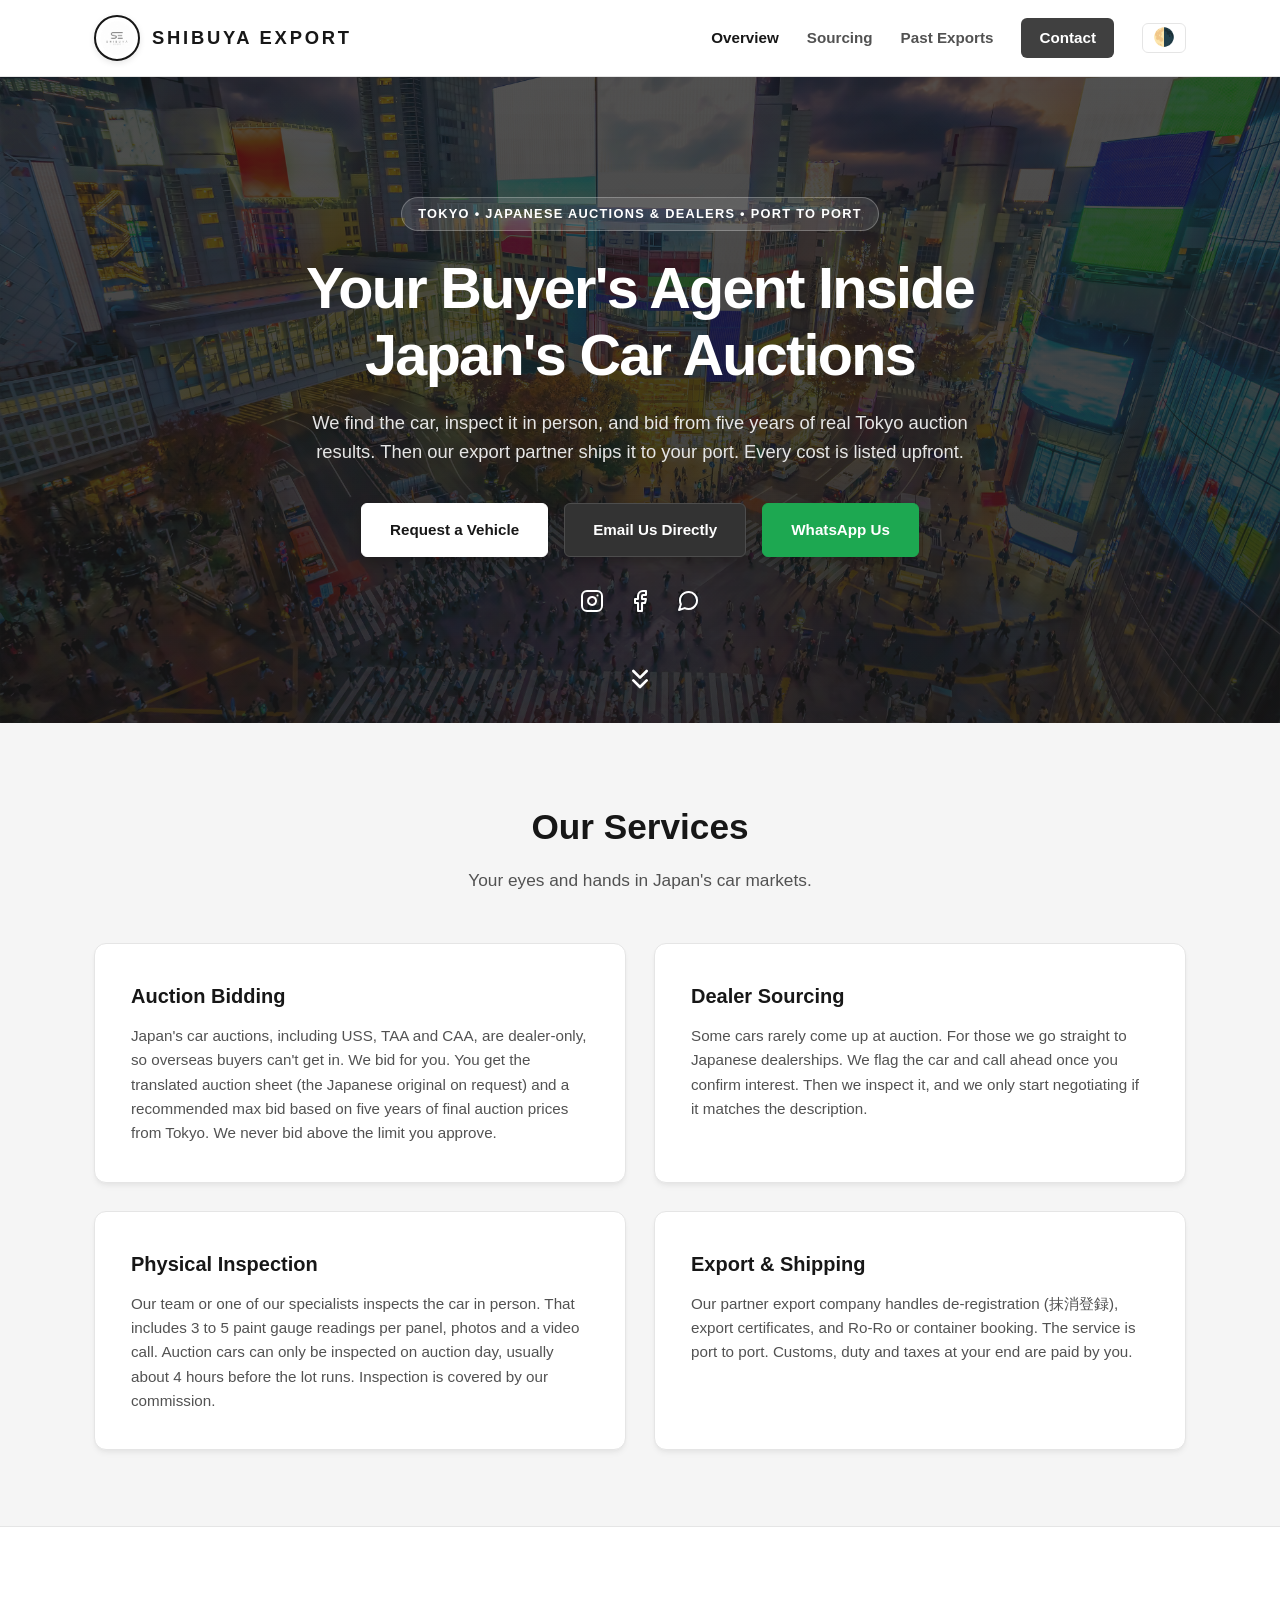
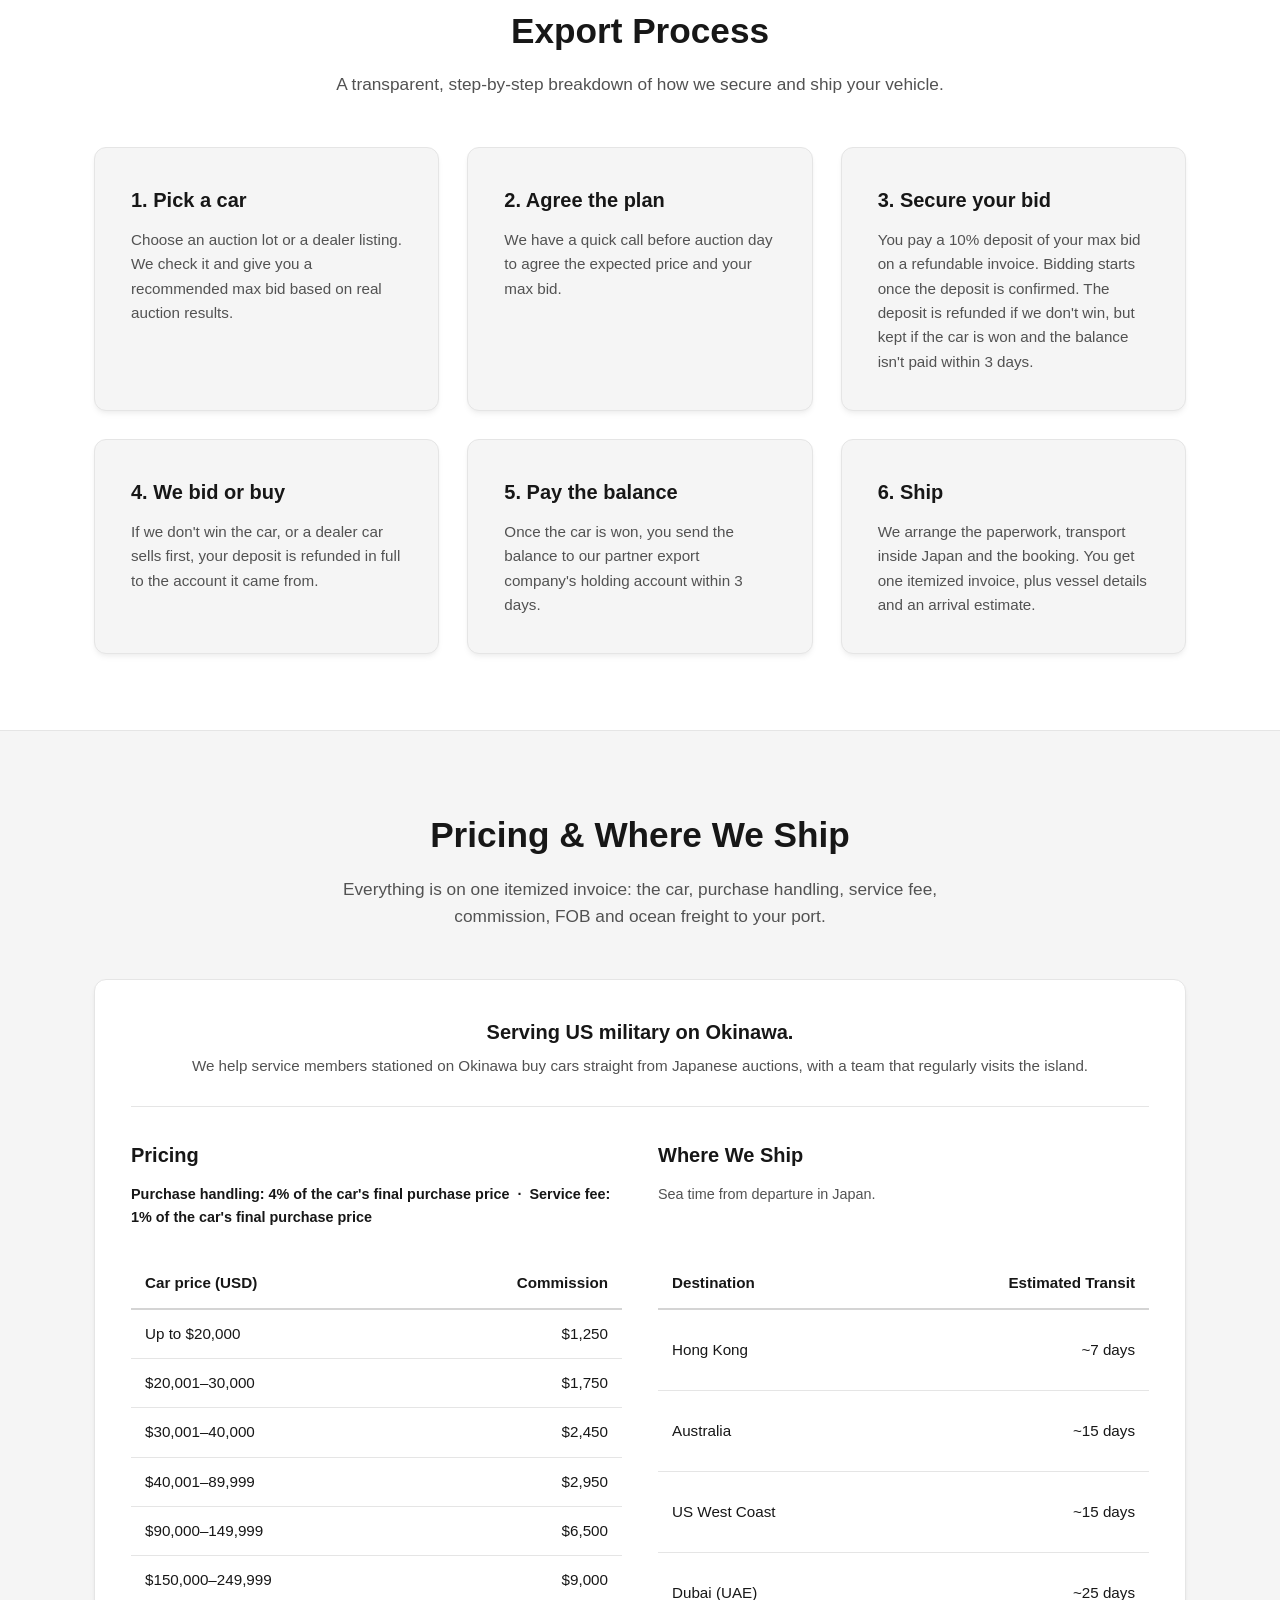
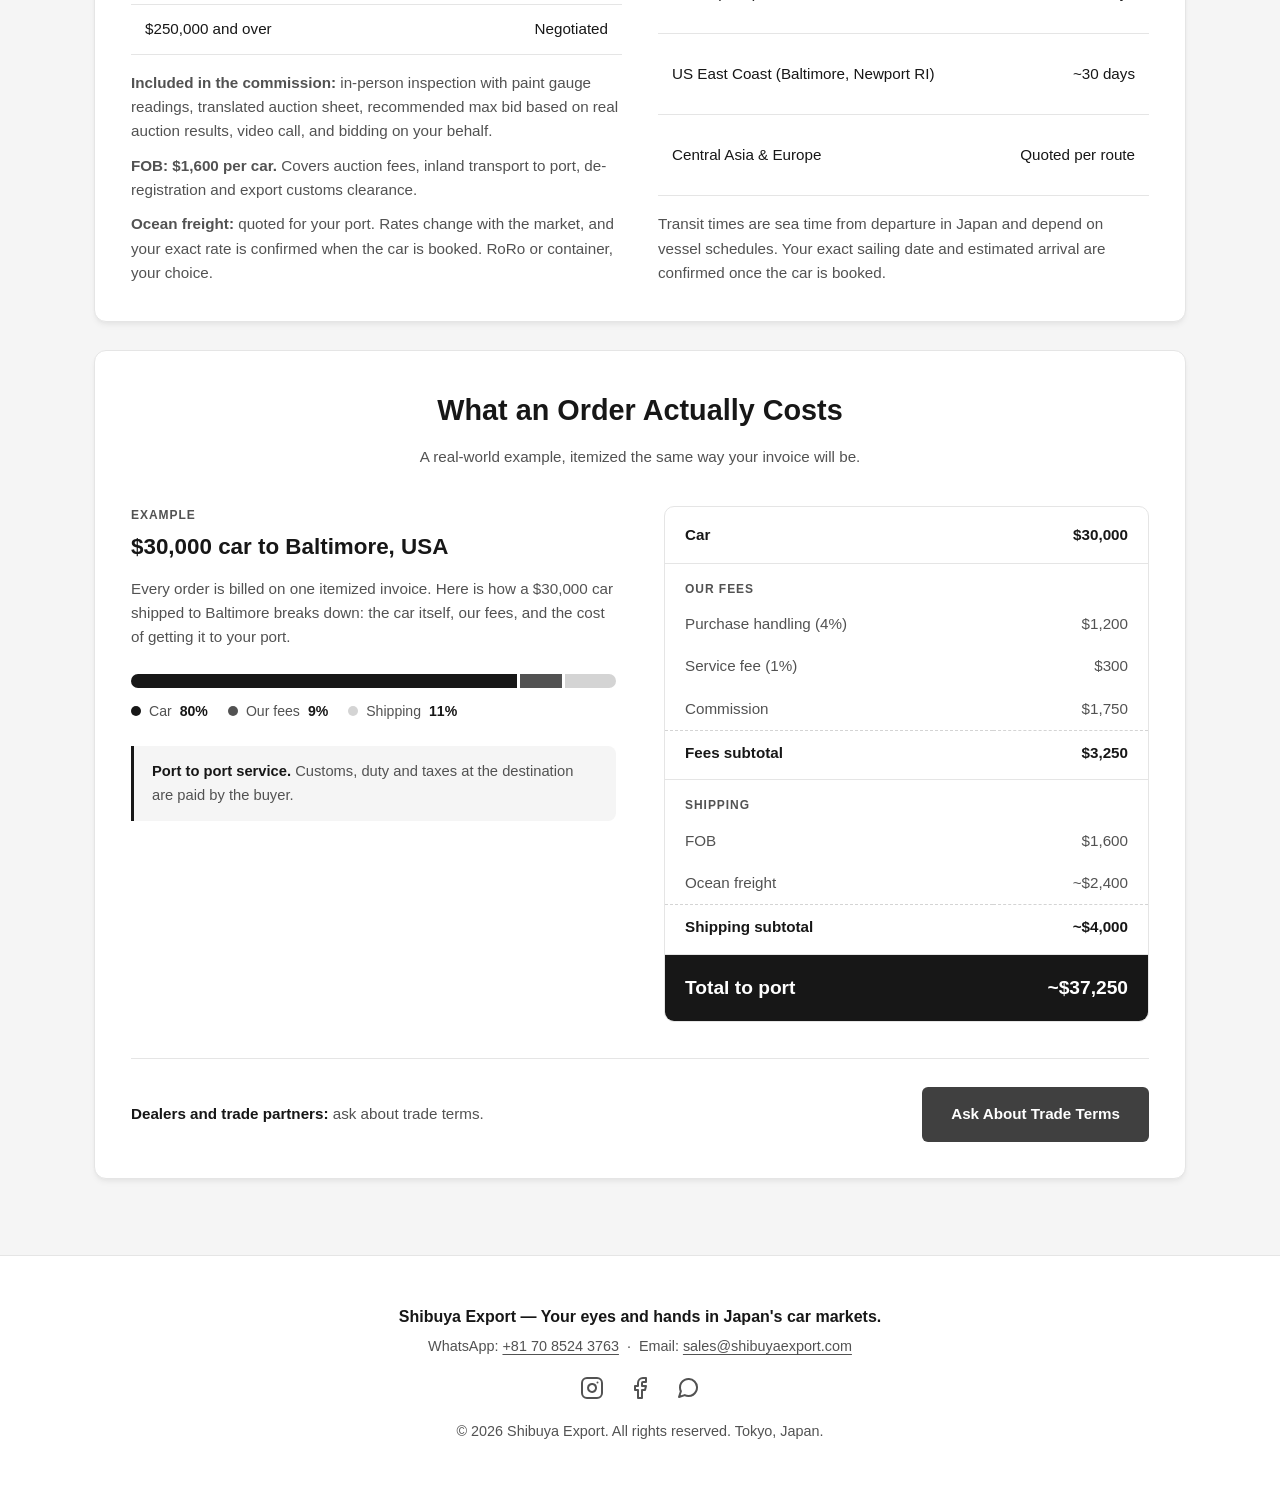
==== commit 7f37e033: "change bottom form" ====
--- a/index.html
+++ b/index.html
@@ -228,30 +228,68 @@
                     </div>
 
                 </div>
-
-                <!-- Row 3: Example Breakdown (Full Width Bottom) -->
-                <div>
-                    <h3 style="margin-bottom: 8px;">Example: $30,000 car to Baltimore, USA</h3>
-                    <table class="data-table">
-                        <thead>
-                            <tr>
-                                <th>Item</th>
-                                <th class="right">Amount</th>
-                            </tr>
-                        </thead>
-                        <tbody>
-                            <tr><td>Car</td><td class="right">$30,000</td></tr>
-                            <tr><td>Purchase handling (4%)</td><td class="right">$1,200</td></tr>
-                            <tr><td>Service fee (1%)</td><td class="right">$300</td></tr>
-                            <tr><td>Commission</td><td class="right">$1,750</td></tr>
-                            <tr><td>FOB</td><td class="right">$1,600</td></tr>
-                            <tr><td>Ocean freight</td><td class="right">~$2,400</td></tr>
-                            <tr class="total-row"><td>Total to port</td><td class="right">~$37,250</td></tr>
-                        </tbody>
-                    </table>
-
-                    <p style="margin-bottom: 6px;">Port to port service. Destination customs, duty and taxes are paid by the buyer.</p>
+            </div>
+
+            <!-- Example Breakdown: its own card -->
+            <div class="card example-card">
+                <div class="section-head example-head">
+                    <h2>What an Order Actually Costs</h2>
+                    <p>A real-world example, itemized the same way your invoice will be.</p>
+                </div>
+
+                <div class="example-grid">
+
+                    <!-- Left: context -->
+                    <div class="example-intro">
+                        <span class="work-tag">Example</span>
+                        <h3>$30,000 car to Baltimore, USA</h3>
+                        <p>Every order is billed on one itemized invoice. Here is how a $30,000 car shipped to Baltimore breaks down: the car itself, our fees, and the cost of getting it to your port.</p>
+
+                        <div class="cost-bar" role="img" aria-label="Cost split: car $30,000, our fees $3,250, shipping $4,000">
+                            <span class="cost-seg seg-car" style="flex: 30000;"></span>
+                            <span class="cost-seg seg-fees" style="flex: 3250;"></span>
+                            <span class="cost-seg seg-ship" style="flex: 4000;"></span>
+                        </div>
+                        <ul class="cost-legend">
+                            <li><span class="dot seg-car"></span>Car <strong>80%</strong></li>
+                            <li><span class="dot seg-fees"></span>Our fees <strong>9%</strong></li>
+                            <li><span class="dot seg-ship"></span>Shipping <strong>11%</strong></li>
+                        </ul>
+
+                        <div class="callout">
+                            <strong>Port to port service.</strong> Customs, duty and taxes at the destination are paid by the buyer.
+                        </div>
+                    </div>
+
+                    <!-- Right: invoice -->
+                    <div class="invoice">
+                        <table class="invoice-table">
+                            <tbody>
+                                <tr class="group-row"><td>Car</td><td class="right">$30,000</td></tr>
+
+                                <tr class="group-head"><td colspan="2">Our fees</td></tr>
+                                <tr class="line"><td>Purchase handling (4%)</td><td class="right">$1,200</td></tr>
+                                <tr class="line"><td>Service fee (1%)</td><td class="right">$300</td></tr>
+                                <tr class="line"><td>Commission</td><td class="right">$1,750</td></tr>
+                                <tr class="subtotal"><td>Fees subtotal</td><td class="right">$3,250</td></tr>
+
+                                <tr class="group-head"><td colspan="2">Shipping</td></tr>
+                                <tr class="line"><td>FOB</td><td class="right">$1,600</td></tr>
+                                <tr class="line"><td>Ocean freight</td><td class="right">~$2,400</td></tr>
+                                <tr class="subtotal"><td>Shipping subtotal</td><td class="right">~$4,000</td></tr>
+                            </tbody>
+                        </table>
+                        <div class="invoice-total">
+                            <span>Total to port</span>
+                            <span>~$37,250</span>
+                        </div>
+                    </div>
+
+                </div>
+
+                <div class="example-footer">
                     <p><strong>Dealers and trade partners:</strong> ask about trade terms.</p>
+                    <a href="contact.html" class="btn btn-primary">Ask About Trade Terms</a>
                 </div>
             </div>
         </div>
--- a/style.css
+++ b/style.css
@@ -398,9 +398,6 @@
     grid-template-columns: repeat(2, 1fr);
     gap: 36px;
     align-items: stretch;
-    margin-bottom: 32px;
-    padding-bottom: 32px;
-    border-bottom: 1px solid var(--border-color);
 }
 
 .equal-col {
@@ -427,6 +424,171 @@
     .equal-col > div:first-child > p {
         min-height: 3.2em;
     }
+}
+
+/* Example breakdown card */
+.example-card {
+    margin-top: 28px;
+}
+
+.example-head {
+    margin-bottom: 36px;
+}
+
+.example-head h2 {
+    font-size: 1.8rem;
+}
+
+.example-grid {
+    display: grid;
+    grid-template-columns: 1fr 1fr;
+    gap: 48px;
+    align-items: start;
+}
+
+.example-intro .work-tag {
+    display: block;
+    margin-bottom: 4px;
+}
+
+.example-intro h3 {
+    font-size: 1.4rem;
+    margin-bottom: 12px;
+}
+
+.cost-bar {
+    display: flex;
+    height: 14px;
+    gap: 3px;
+    margin: 24px 0 12px;
+    border-radius: 999px;
+    overflow: hidden;
+}
+
+.seg-car  { background-color: var(--text-primary); }
+.seg-fees { background-color: var(--text-secondary); }
+.seg-ship { background-color: var(--border-hover); }
+
+.cost-legend {
+    display: flex;
+    flex-wrap: wrap;
+    gap: 8px 20px;
+    list-style: none;
+    font-size: 0.88rem;
+    color: var(--text-secondary);
+    margin-bottom: 24px;
+}
+
+.cost-legend li {
+    display: flex;
+    align-items: center;
+    gap: 8px;
+}
+
+.cost-legend strong {
+    color: var(--text-primary);
+}
+
+.cost-legend .dot {
+    width: 10px;
+    height: 10px;
+    border-radius: 50%;
+    display: inline-block;
+}
+
+.callout {
+    border-left: 3px solid var(--text-primary);
+    background-color: var(--bg-input);
+    padding: 14px 18px;
+    border-radius: 0 8px 8px 0;
+    font-size: 0.92rem;
+    color: var(--text-secondary);
+}
+
+.callout strong {
+    color: var(--text-primary);
+}
+
+/* Invoice */
+.invoice {
+    border: 1px solid var(--border-color);
+    border-radius: 10px;
+    overflow: hidden;
+    background-color: var(--bg-card);
+}
+
+.invoice-table {
+    width: 100%;
+    border-collapse: collapse;
+    font-size: 0.95rem;
+}
+
+.invoice-table td {
+    padding: 9px 20px;
+    color: var(--text-primary);
+}
+
+.invoice-table td.right {
+    text-align: right;
+    font-variant-numeric: tabular-nums;
+}
+
+.invoice-table .group-row td {
+    padding: 16px 20px;
+    font-weight: 700;
+    border-bottom: 1px solid var(--border-color);
+}
+
+.invoice-table .group-head td {
+    padding-top: 16px;
+    padding-bottom: 4px;
+    font-size: 0.75rem;
+    font-weight: 700;
+    text-transform: uppercase;
+    letter-spacing: 0.08em;
+    color: var(--text-secondary);
+}
+
+.invoice-table .line td {
+    color: var(--text-secondary);
+}
+
+.invoice-table .subtotal td {
+    padding-top: 10px;
+    padding-bottom: 14px;
+    font-weight: 700;
+    border-top: 1px dashed var(--border-hover);
+    border-bottom: 1px solid var(--border-color);
+}
+
+.invoice-total {
+    display: flex;
+    justify-content: space-between;
+    align-items: center;
+    padding: 18px 20px;
+    background-color: var(--text-primary);
+    color: var(--bg-card);
+    font-weight: 800;
+    font-size: 1.2rem;
+}
+
+.example-footer {
+    display: flex;
+    justify-content: space-between;
+    align-items: center;
+    gap: 20px;
+    flex-wrap: wrap;
+    margin-top: 36px;
+    padding-top: 28px;
+    border-top: 1px solid var(--border-color);
+}
+
+.example-footer p {
+    color: var(--text-secondary);
+}
+
+.example-footer p strong {
+    color: var(--text-primary);
 }
 
 .data-table {
@@ -845,6 +1007,21 @@
         padding: 24px;
     }
 
+    .example-grid {
+        grid-template-columns: 1fr;
+        gap: 28px;
+    }
+
+    .pricing-split-grid {
+        grid-template-columns: 1fr;
+        gap: 28px;
+    }
+
+    .example-footer {
+        flex-direction: column;
+        align-items: stretch;
+    }
+
     .tab-nav {
         flex-direction: column;
         padding: 0 16px;
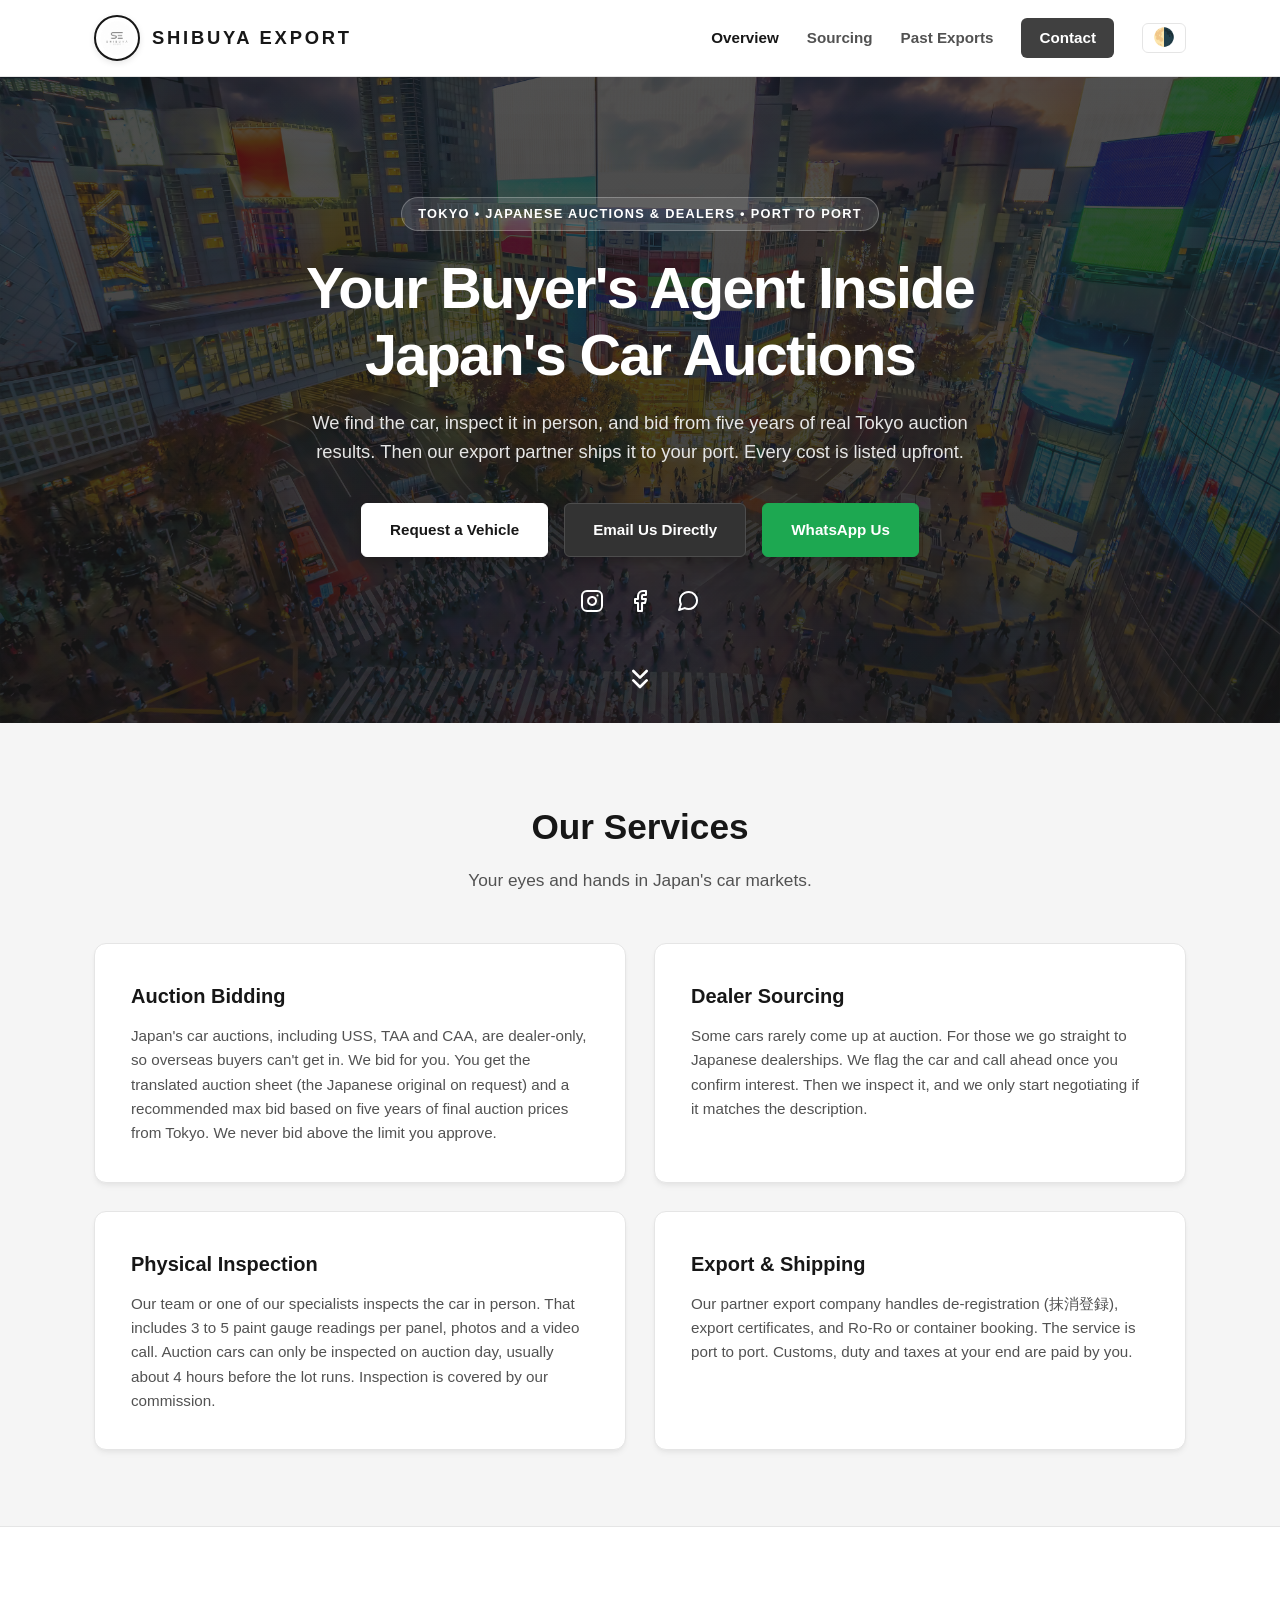
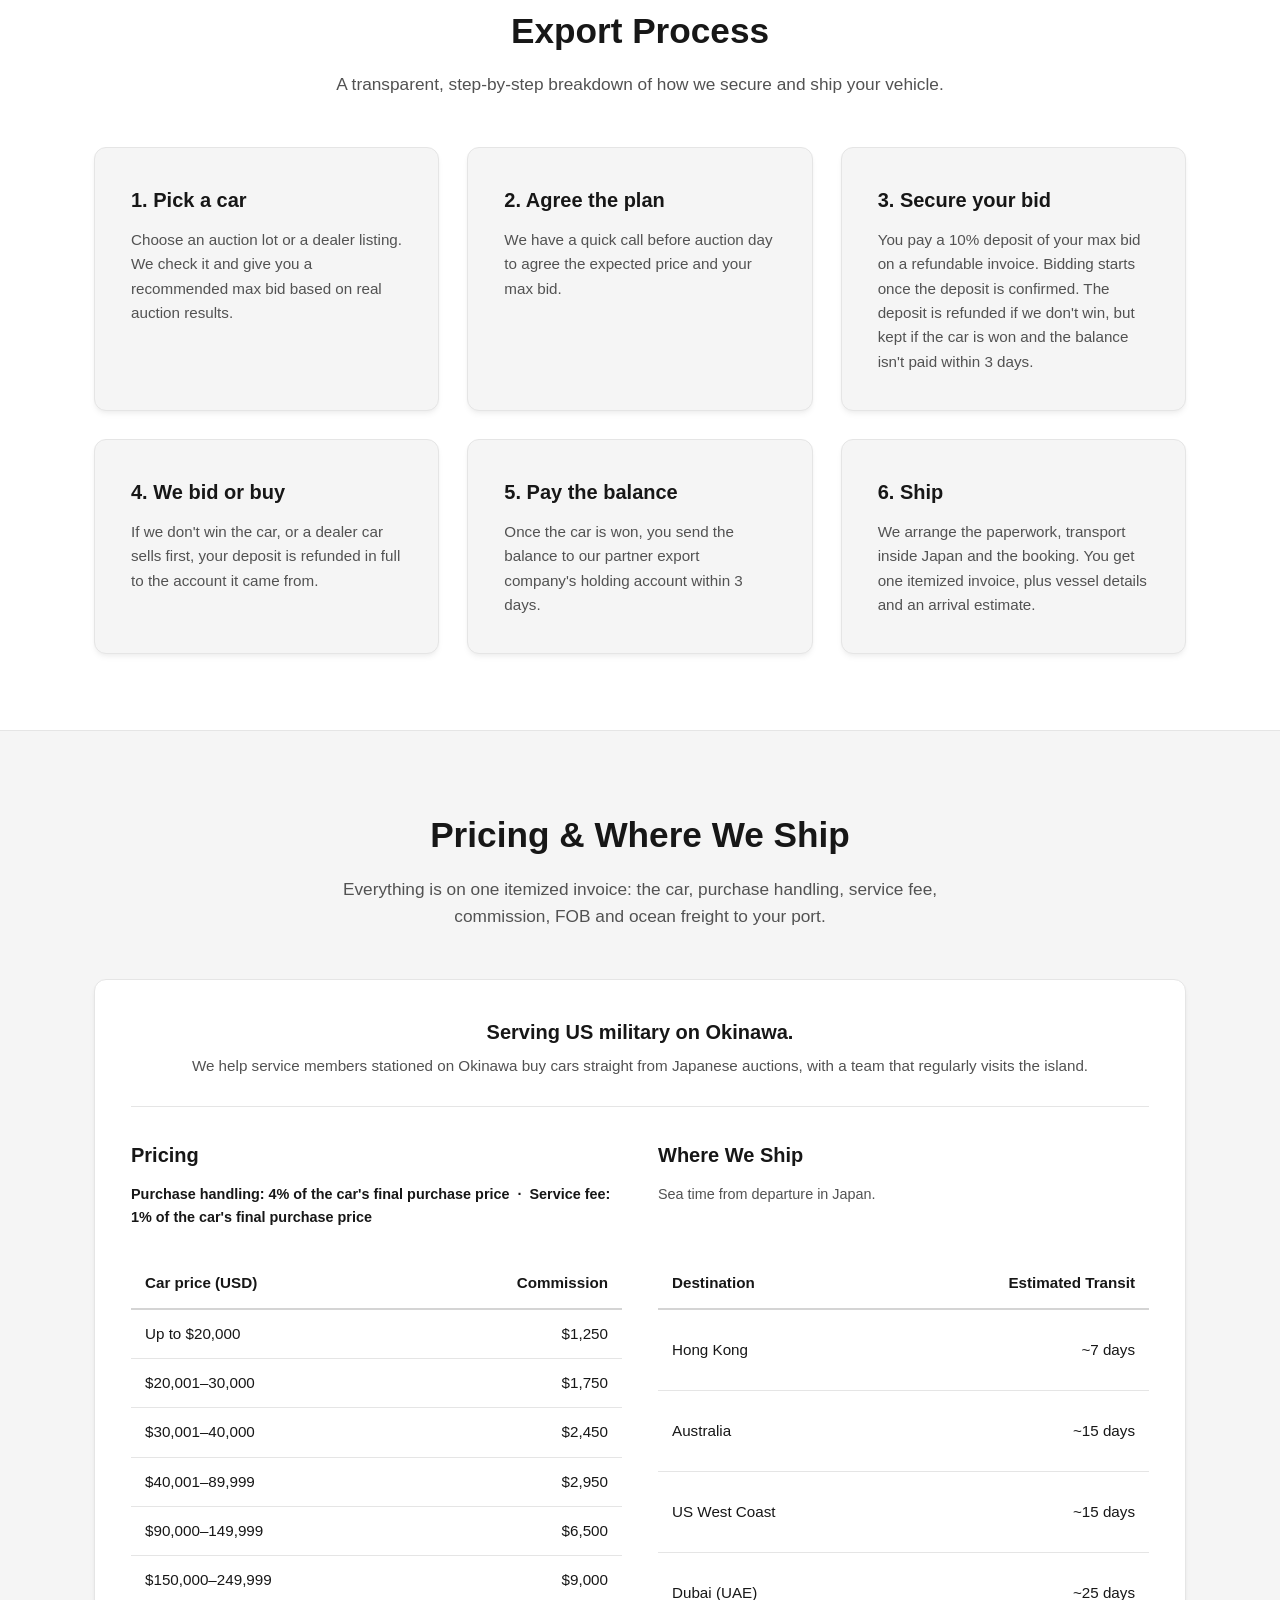
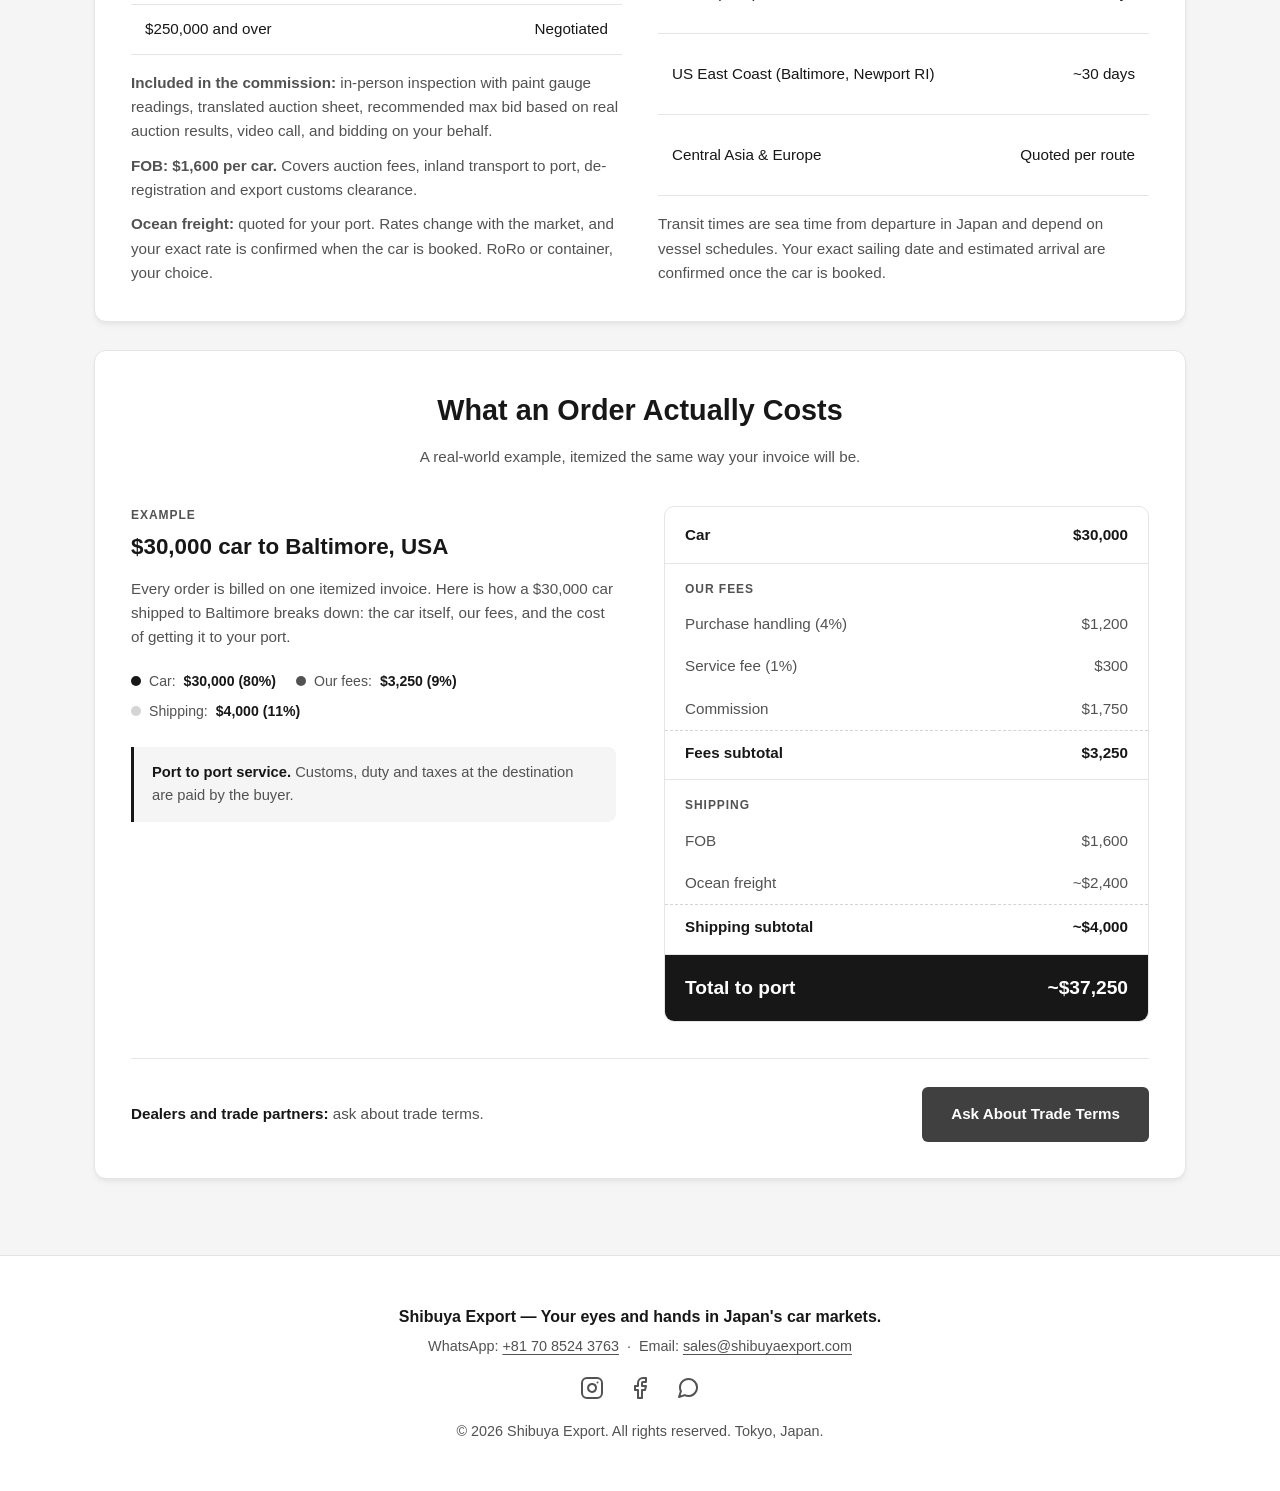
==== commit 3047d6e2: "REmove percentage bar" ====
--- a/index.html
+++ b/index.html
@@ -107,7 +107,7 @@
         </div>
     </section>
 
-    <!-- Fix 3: Export Process (Swapped to be above Pricing) -->
+    <!-- Fix 3: Export Process -->
     <section id="process" class="section section-alt">
         <div class="container">
             <div class="section-head">
@@ -159,7 +159,7 @@
                     <p>We help service members stationed on Okinawa buy cars straight from Japanese auctions, with a team that regularly visits the island.</p>
                 </div>
 
-<!-- Row 2: Pricing (Left) & Ship Times (Right) -->
+                <!-- Row 2: Pricing (Left) & Ship Times (Right) -->
                 <div class="pricing-split-grid">
                     
                     <!-- Left Column: Pricing Table & Commission Notes -->
@@ -239,21 +239,16 @@
 
                 <div class="example-grid">
 
-                    <!-- Left: context -->
+                    <!-- Left: context without percentage bar -->
                     <div class="example-intro">
                         <span class="work-tag">Example</span>
                         <h3>$30,000 car to Baltimore, USA</h3>
-                        <p>Every order is billed on one itemized invoice. Here is how a $30,000 car shipped to Baltimore breaks down: the car itself, our fees, and the cost of getting it to your port.</p>
-
-                        <div class="cost-bar" role="img" aria-label="Cost split: car $30,000, our fees $3,250, shipping $4,000">
-                            <span class="cost-seg seg-car" style="flex: 30000;"></span>
-                            <span class="cost-seg seg-fees" style="flex: 3250;"></span>
-                            <span class="cost-seg seg-ship" style="flex: 4000;"></span>
-                        </div>
+                        <p style="margin-bottom: 20px;">Every order is billed on one itemized invoice. Here is how a $30,000 car shipped to Baltimore breaks down: the car itself, our fees, and the cost of getting it to your port.</p>
+
                         <ul class="cost-legend">
-                            <li><span class="dot seg-car"></span>Car <strong>80%</strong></li>
-                            <li><span class="dot seg-fees"></span>Our fees <strong>9%</strong></li>
-                            <li><span class="dot seg-ship"></span>Shipping <strong>11%</strong></li>
+                            <li><span class="dot seg-car"></span>Car: <strong>$30,000 (80%)</strong></li>
+                            <li><span class="dot seg-fees"></span>Our fees: <strong>$3,250 (9%)</strong></li>
+                            <li><span class="dot seg-ship"></span>Shipping: <strong>$4,000 (11%)</strong></li>
                         </ul>
 
                         <div class="callout">
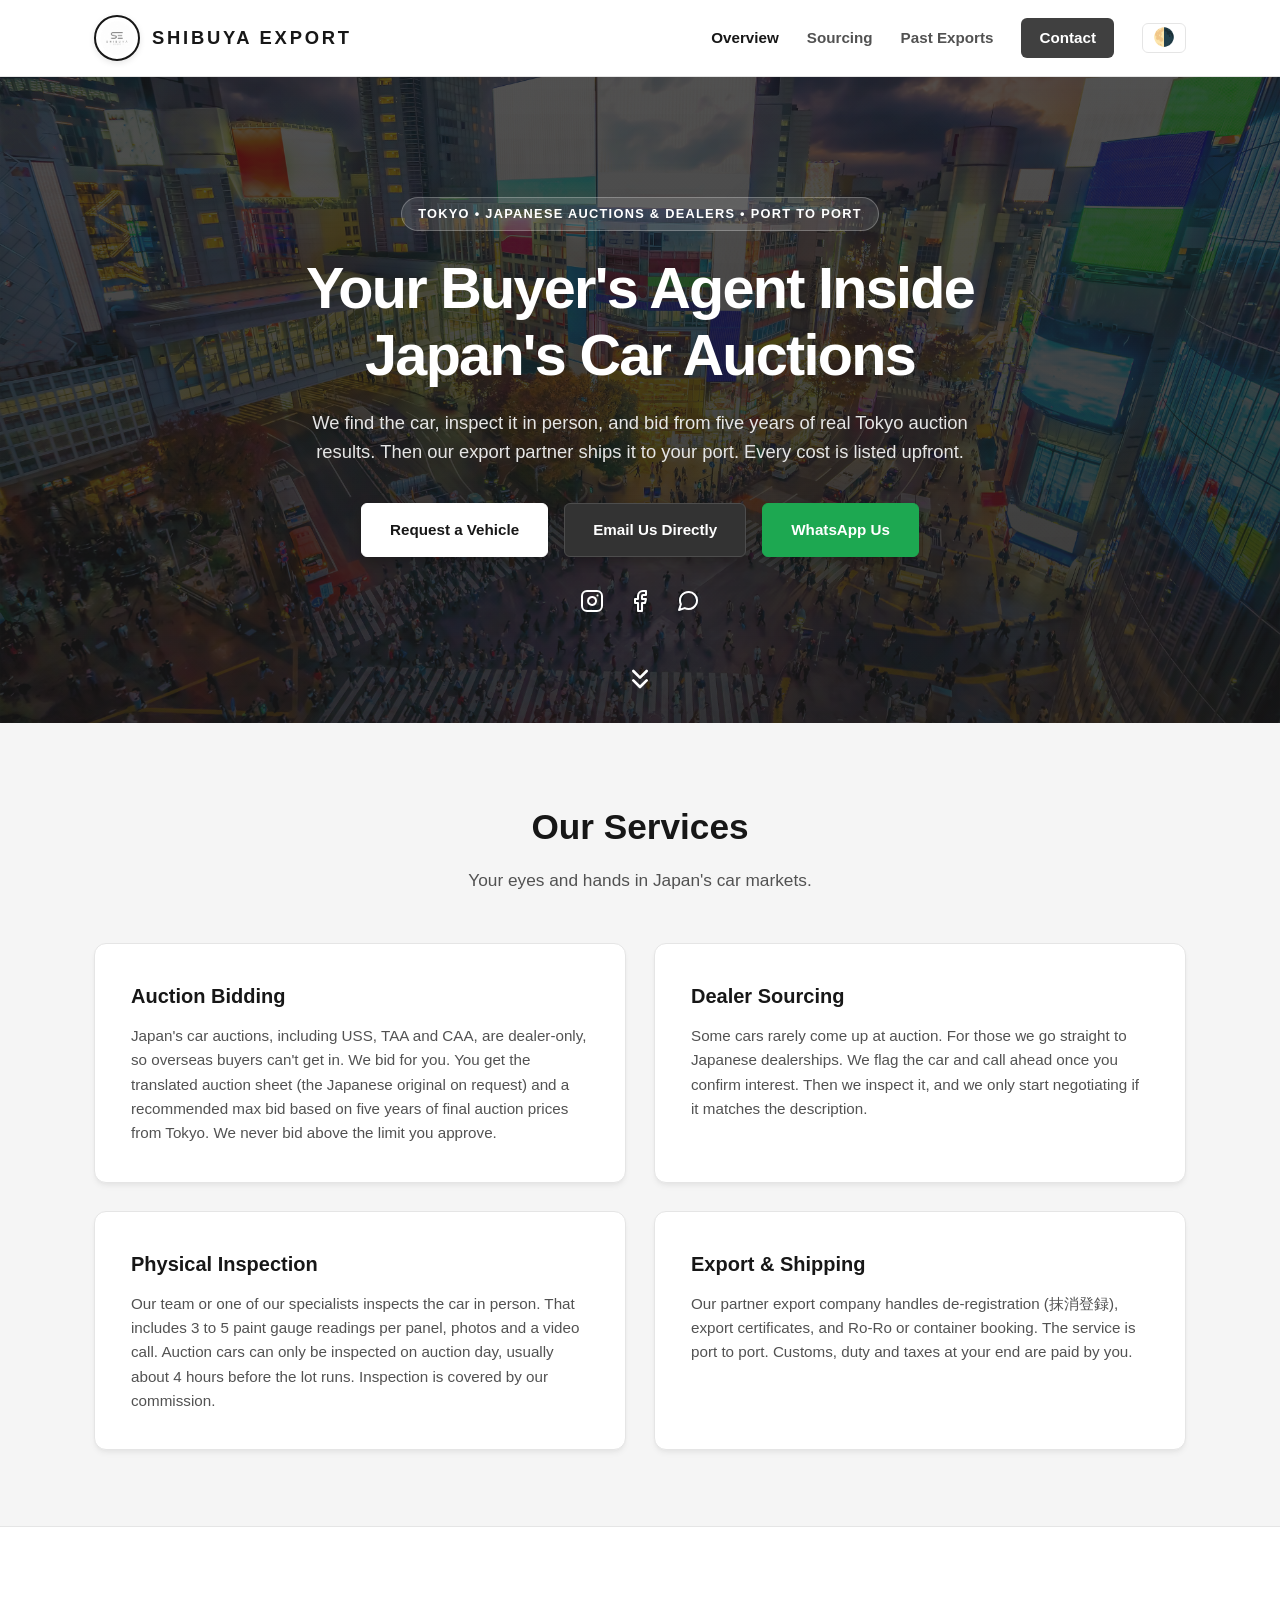
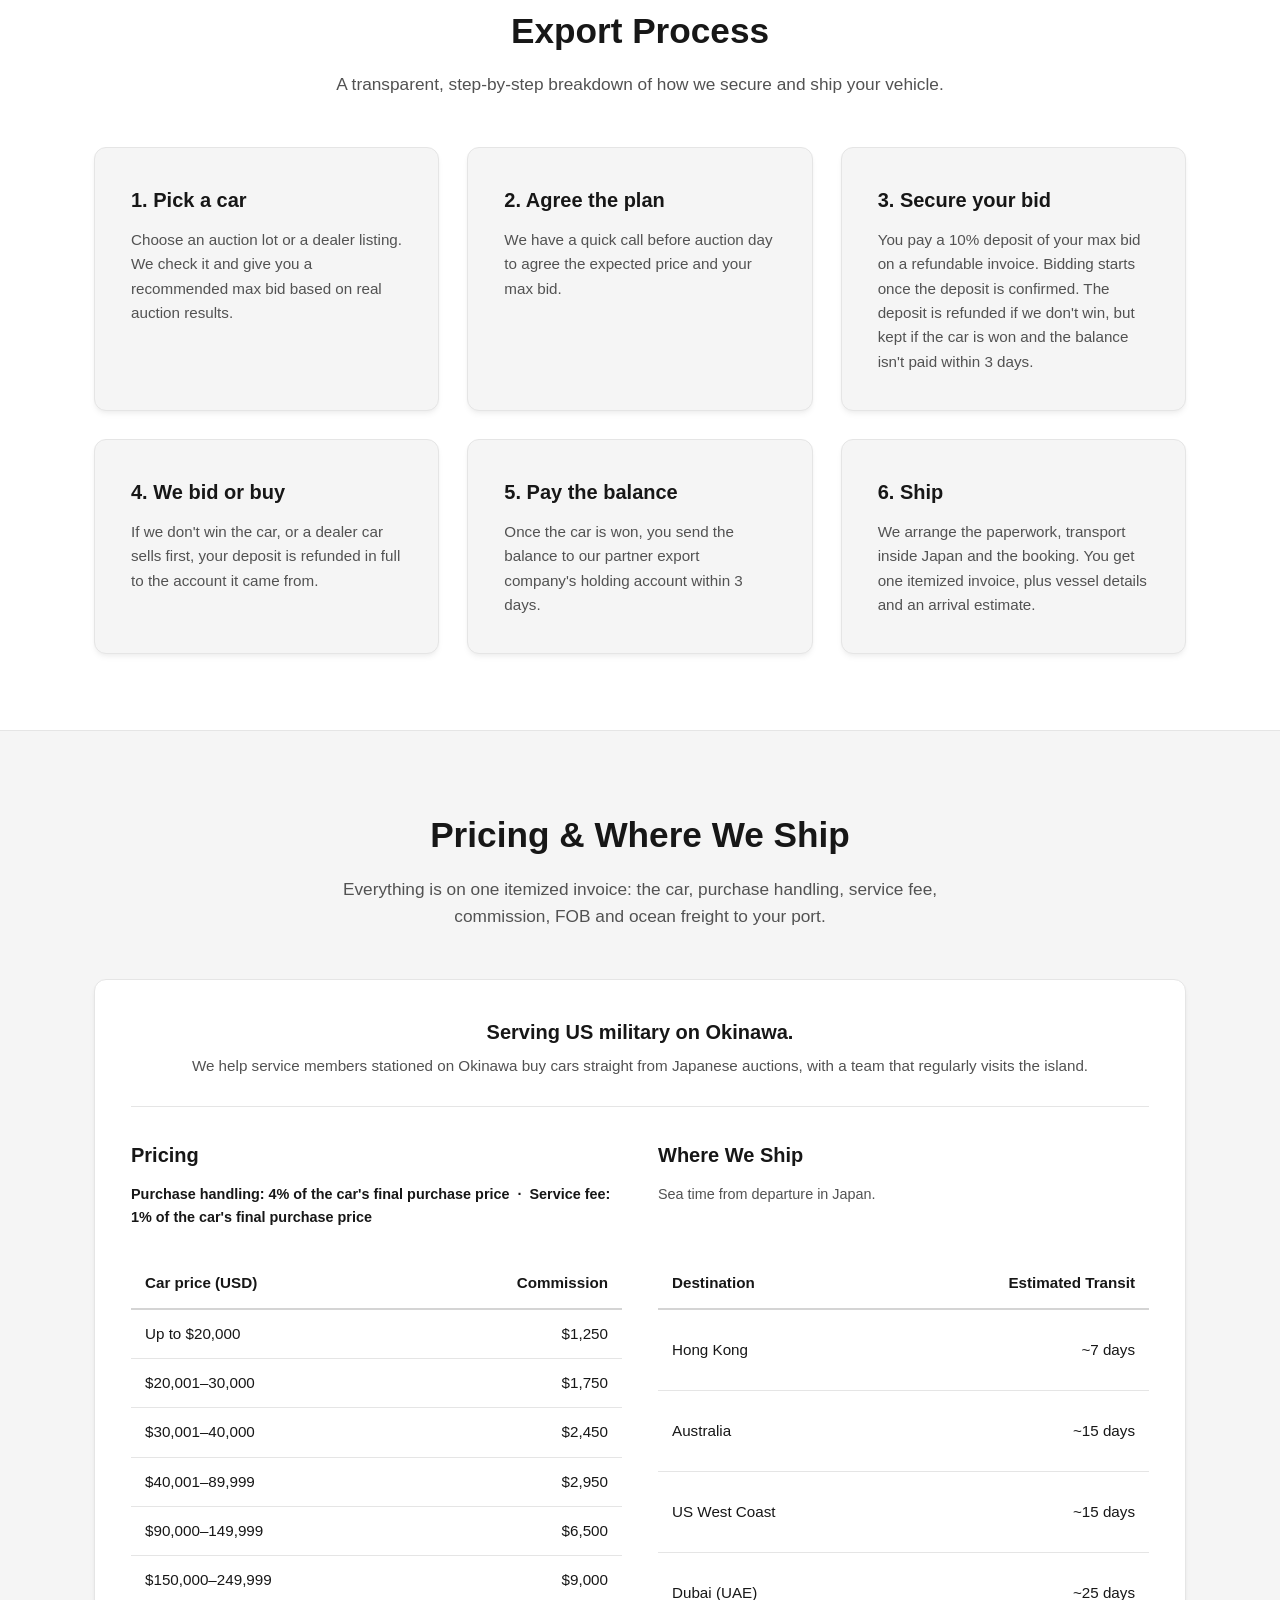
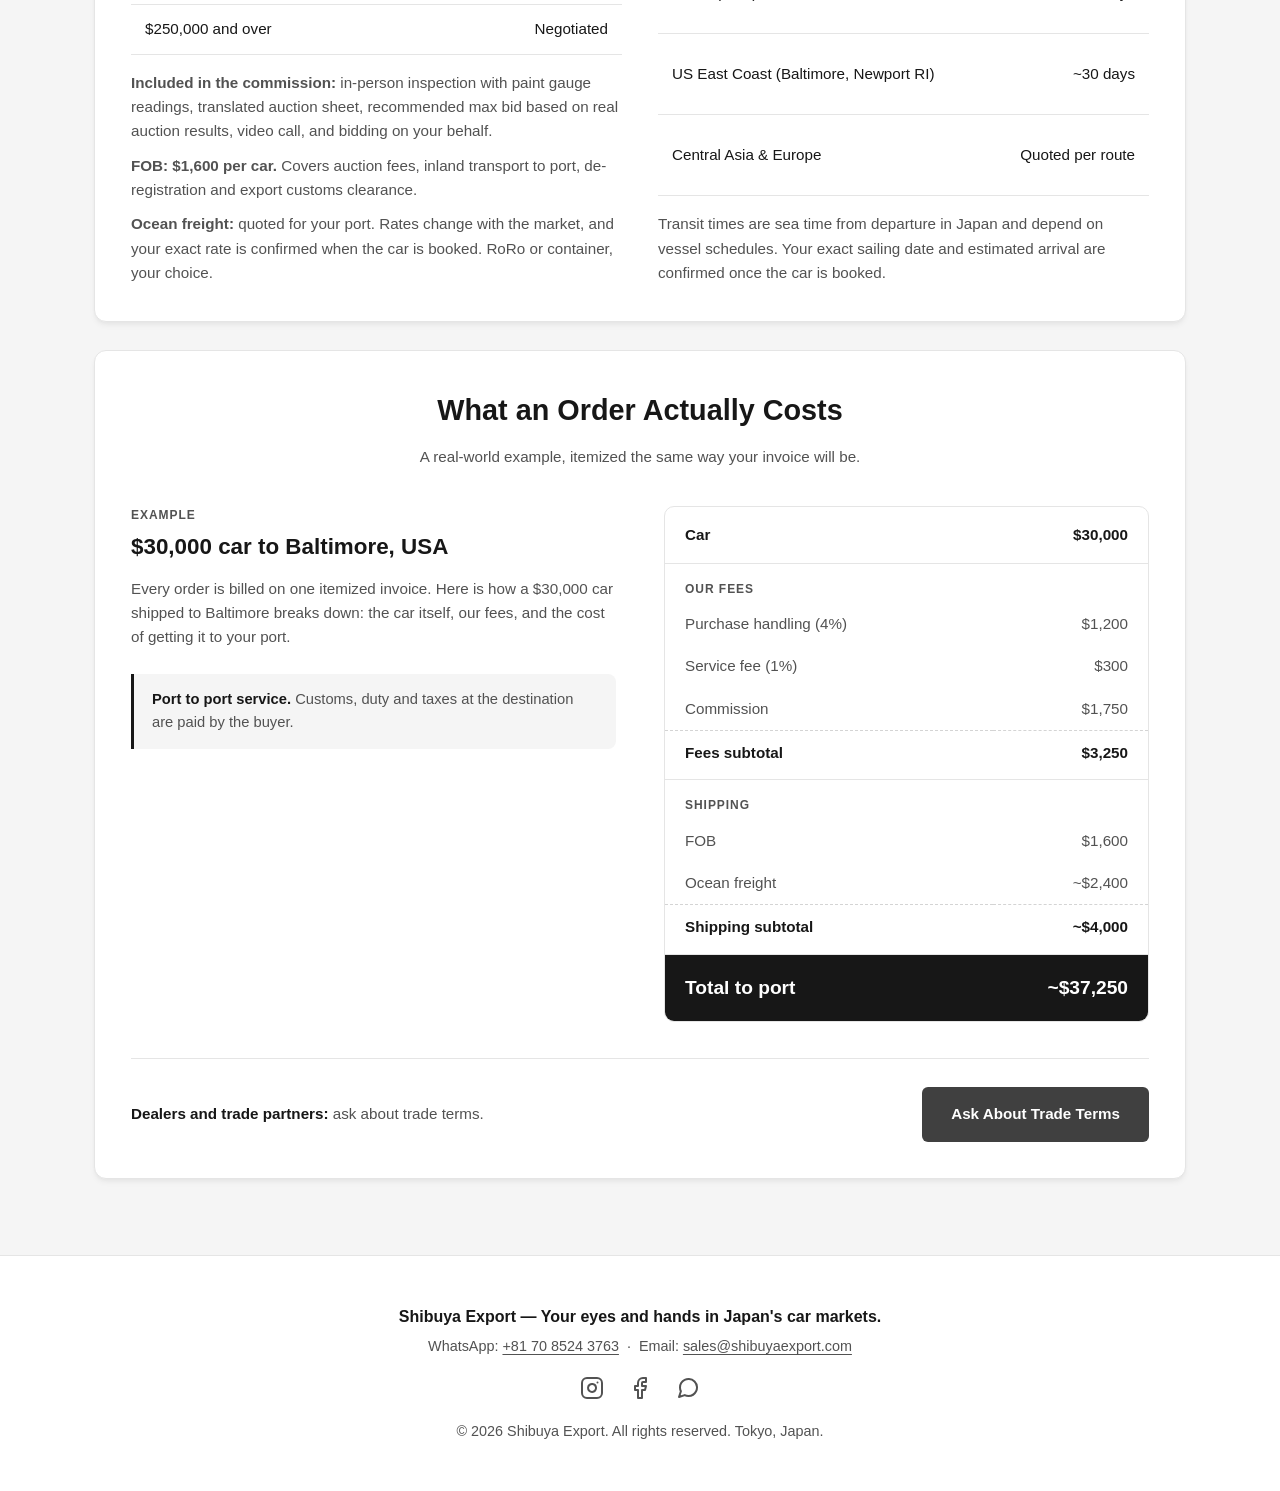
==== commit 07e5ab6d: "REmove perecents" ====
--- a/index.html
+++ b/index.html
@@ -230,7 +230,7 @@
                 </div>
             </div>
 
-            <!-- Example Breakdown: its own card -->
+            <!-- Example Breakdown: Cleaned without percentages -->
             <div class="card example-card">
                 <div class="section-head example-head">
                     <h2>What an Order Actually Costs</h2>
@@ -239,17 +239,11 @@
 
                 <div class="example-grid">
 
-                    <!-- Left: context without percentage bar -->
+                    <!-- Left: Clean description and callout only -->
                     <div class="example-intro">
                         <span class="work-tag">Example</span>
                         <h3>$30,000 car to Baltimore, USA</h3>
-                        <p style="margin-bottom: 20px;">Every order is billed on one itemized invoice. Here is how a $30,000 car shipped to Baltimore breaks down: the car itself, our fees, and the cost of getting it to your port.</p>
-
-                        <ul class="cost-legend">
-                            <li><span class="dot seg-car"></span>Car: <strong>$30,000 (80%)</strong></li>
-                            <li><span class="dot seg-fees"></span>Our fees: <strong>$3,250 (9%)</strong></li>
-                            <li><span class="dot seg-ship"></span>Shipping: <strong>$4,000 (11%)</strong></li>
-                        </ul>
+                        <p style="margin-bottom: 24px;">Every order is billed on one itemized invoice. Here is how a $30,000 car shipped to Baltimore breaks down: the car itself, our fees, and the cost of getting it to your port.</p>
 
                         <div class="callout">
                             <strong>Port to port service.</strong> Customs, duty and taxes at the destination are paid by the buyer.
